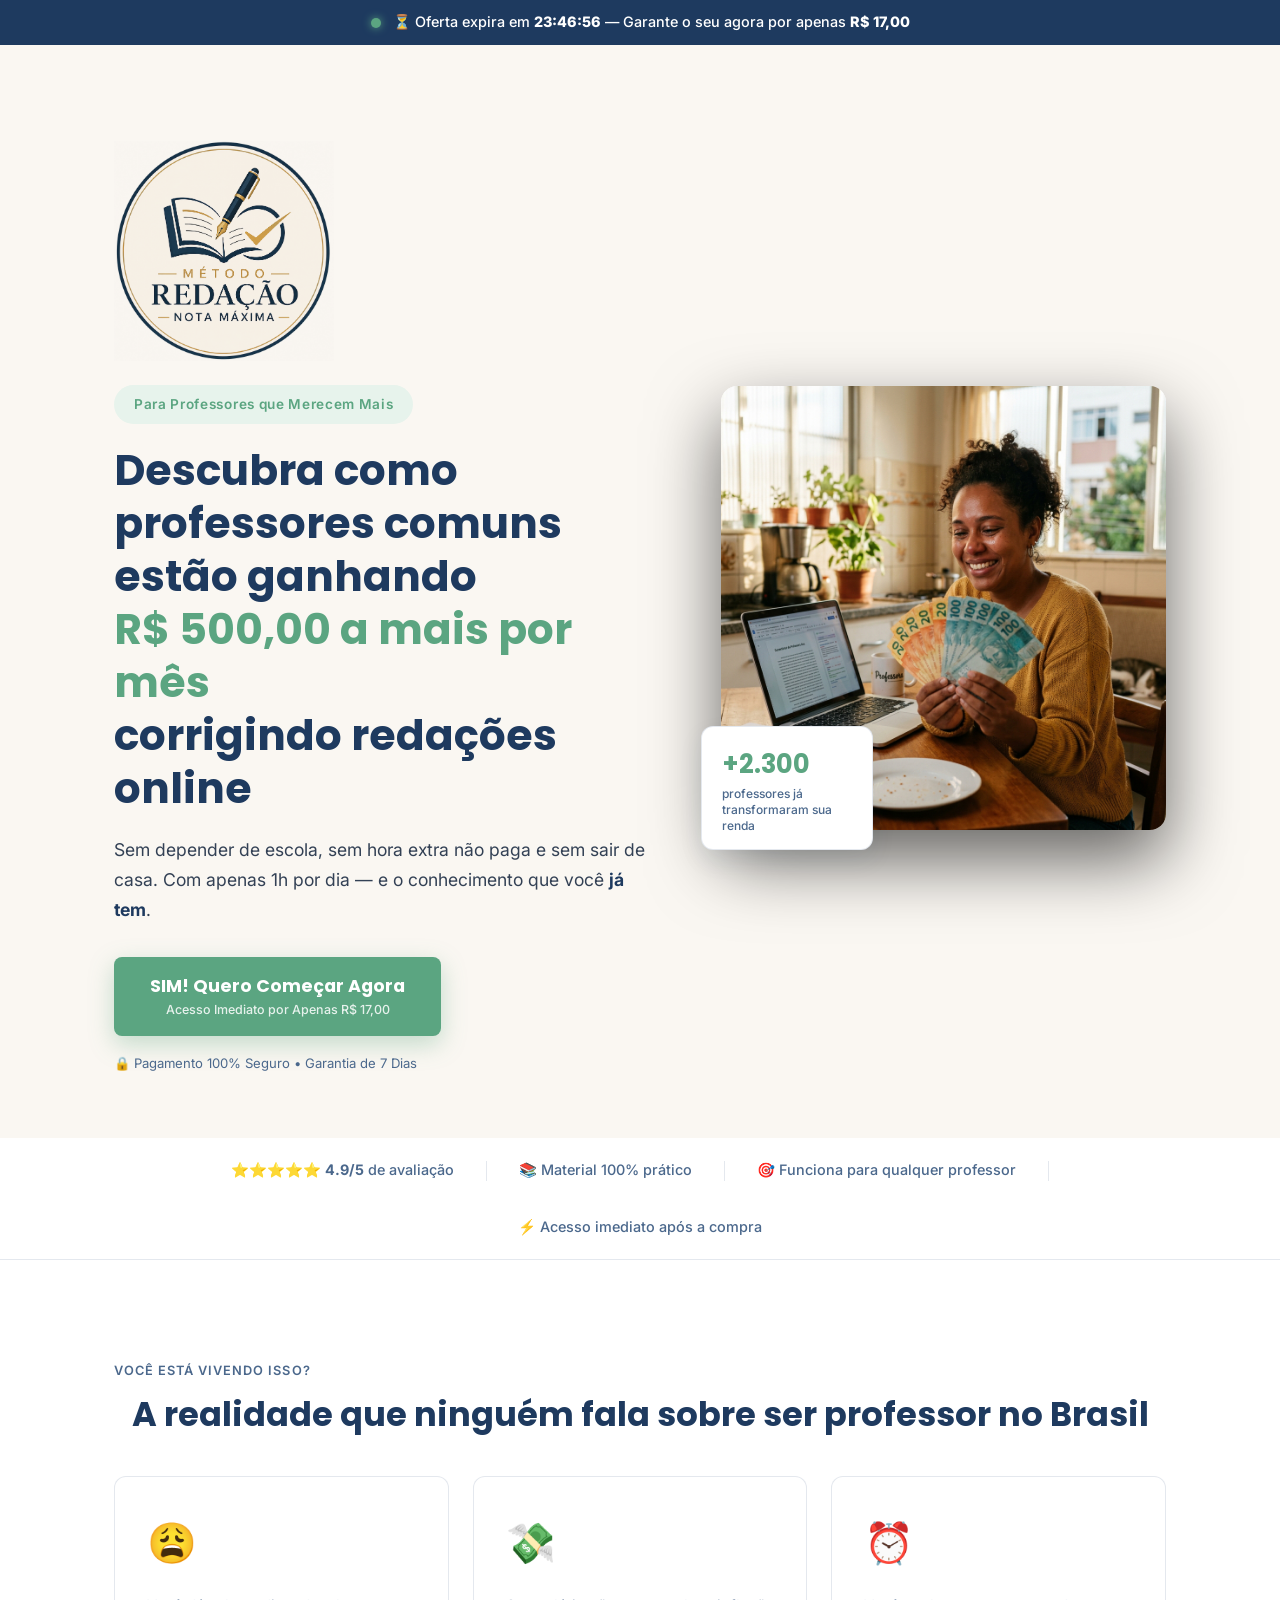
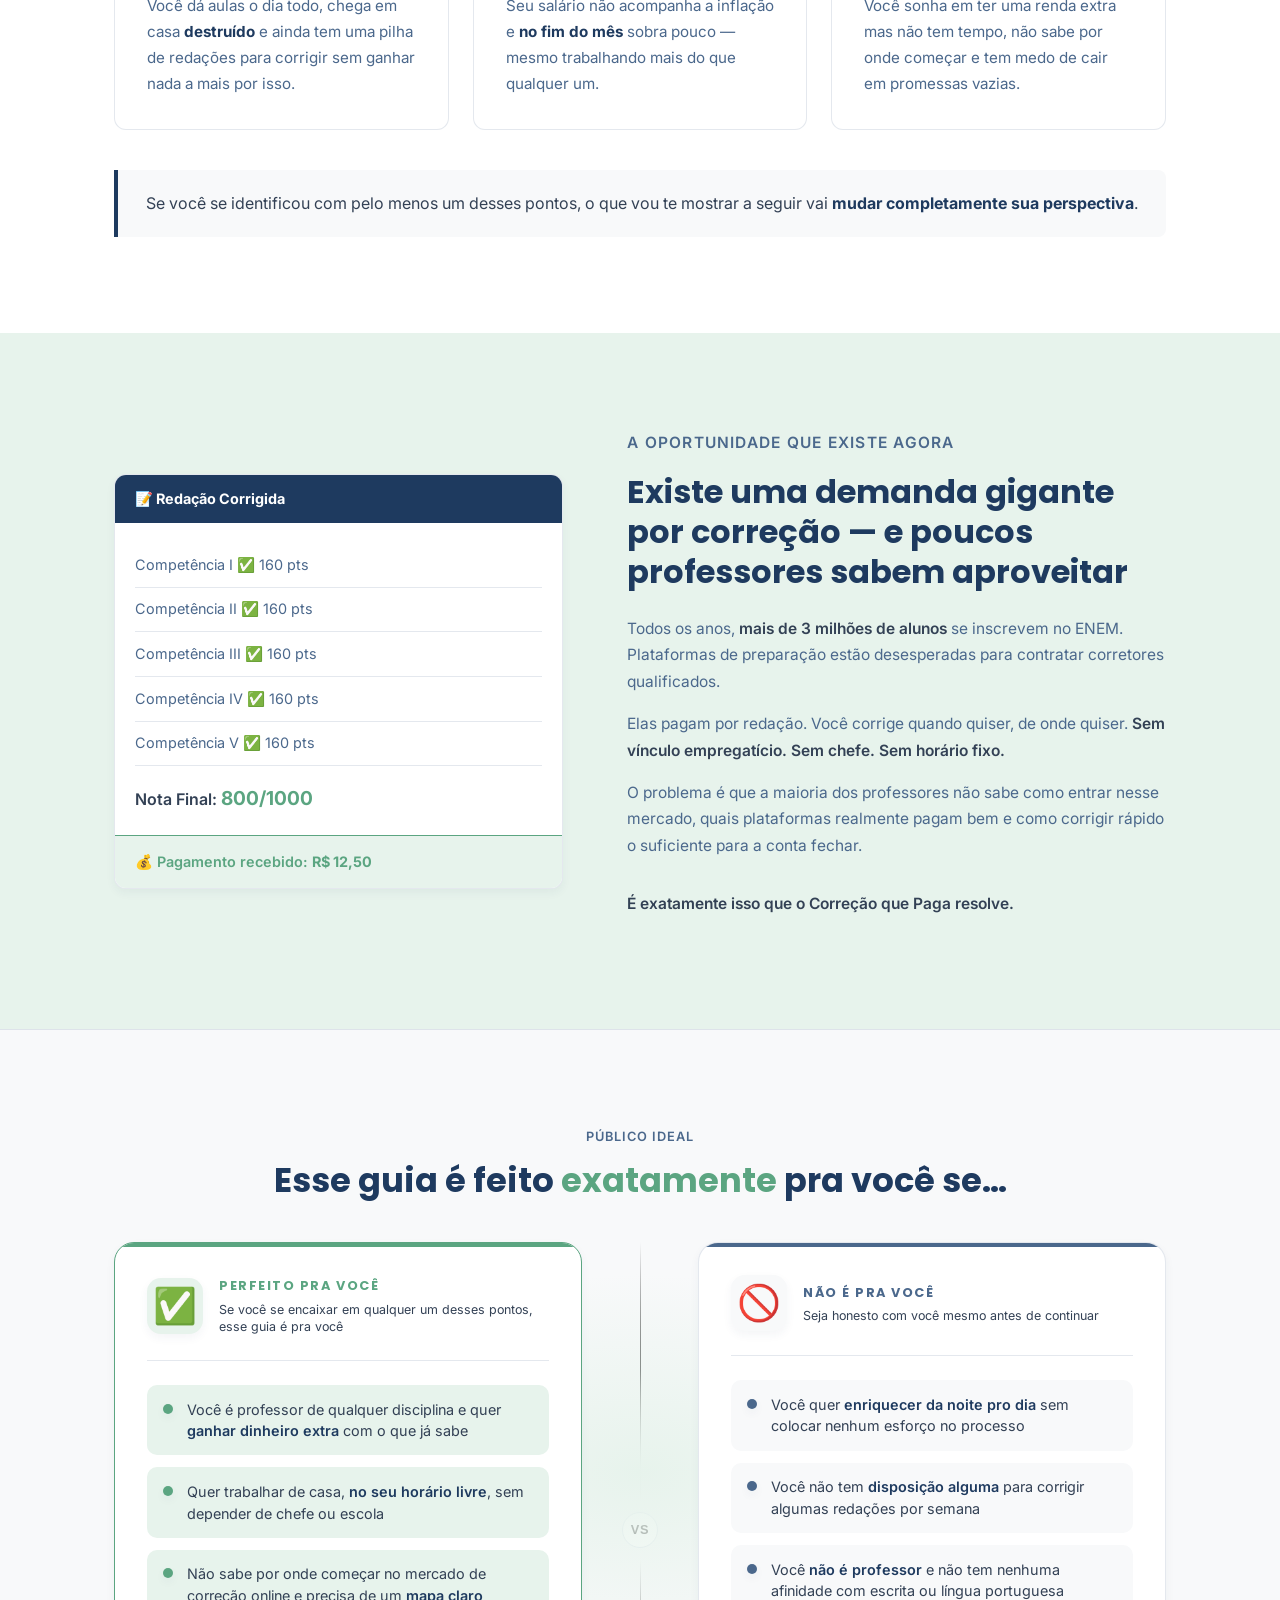
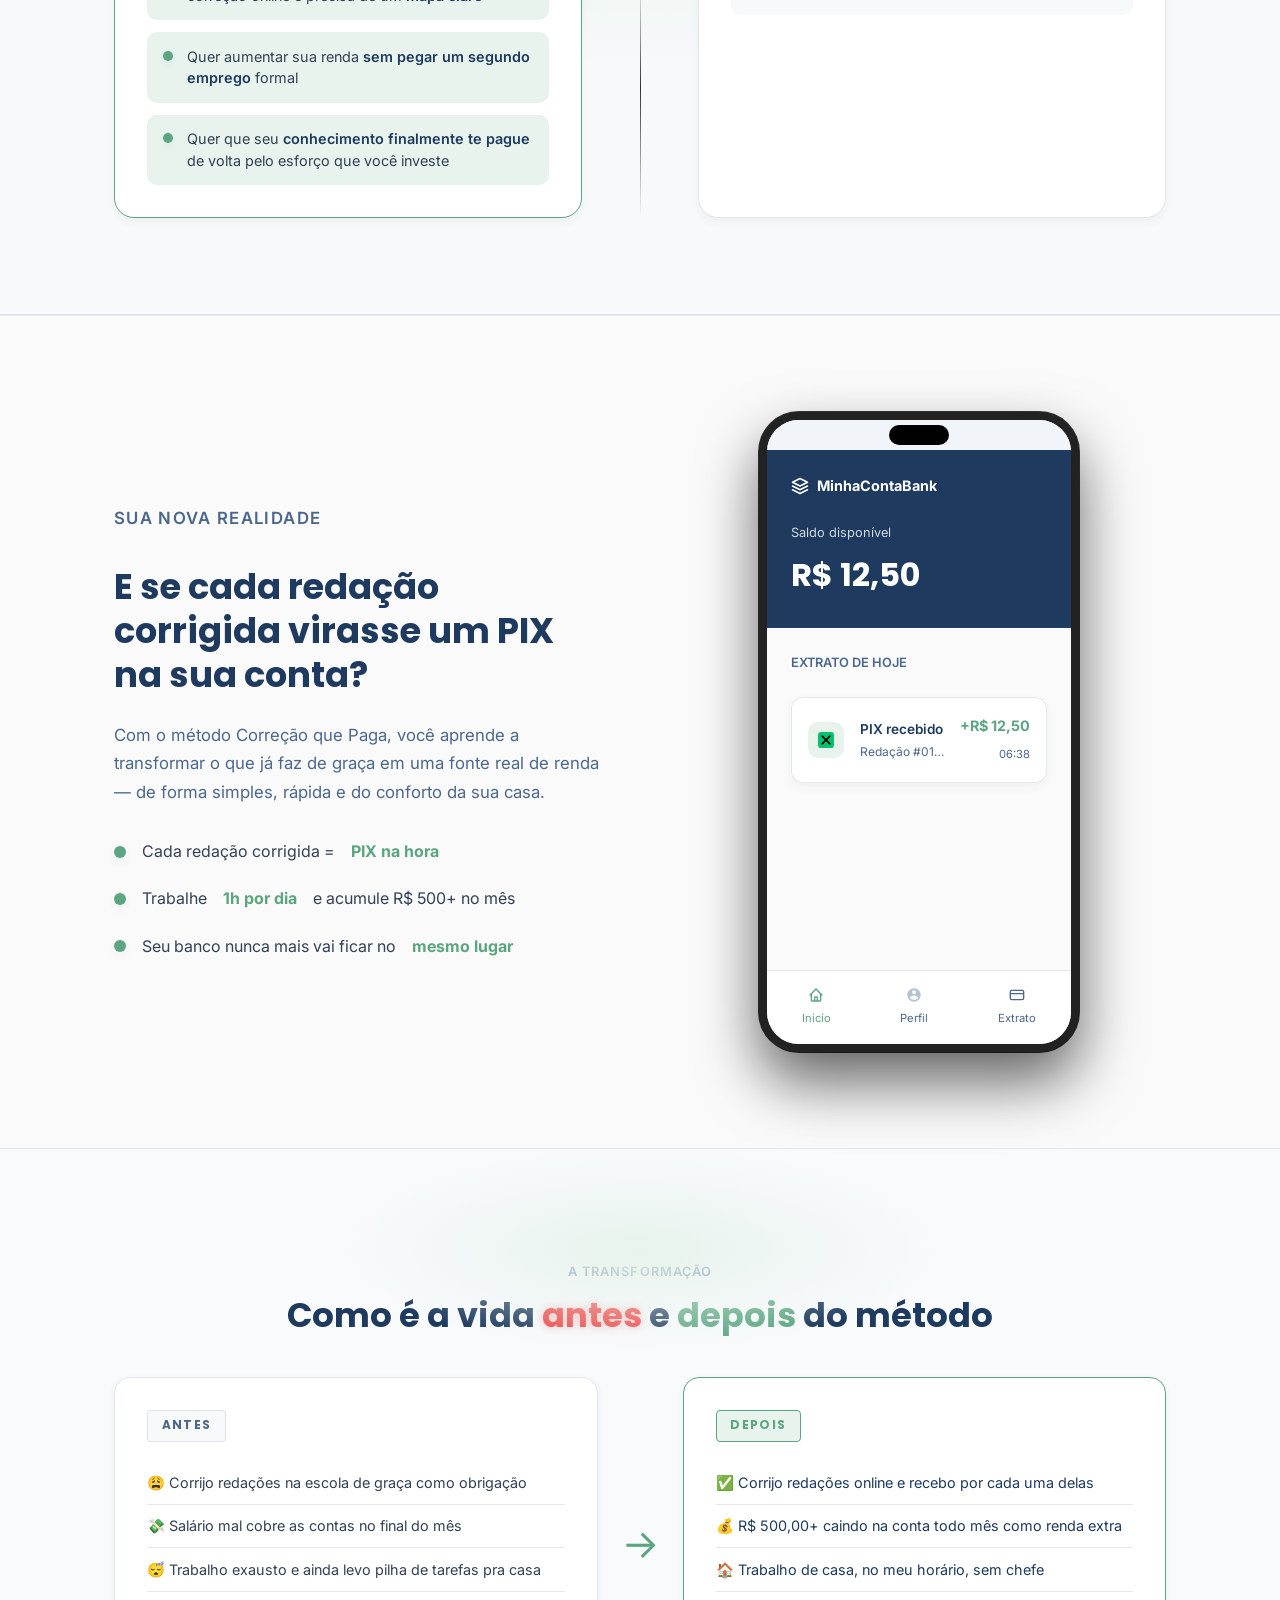
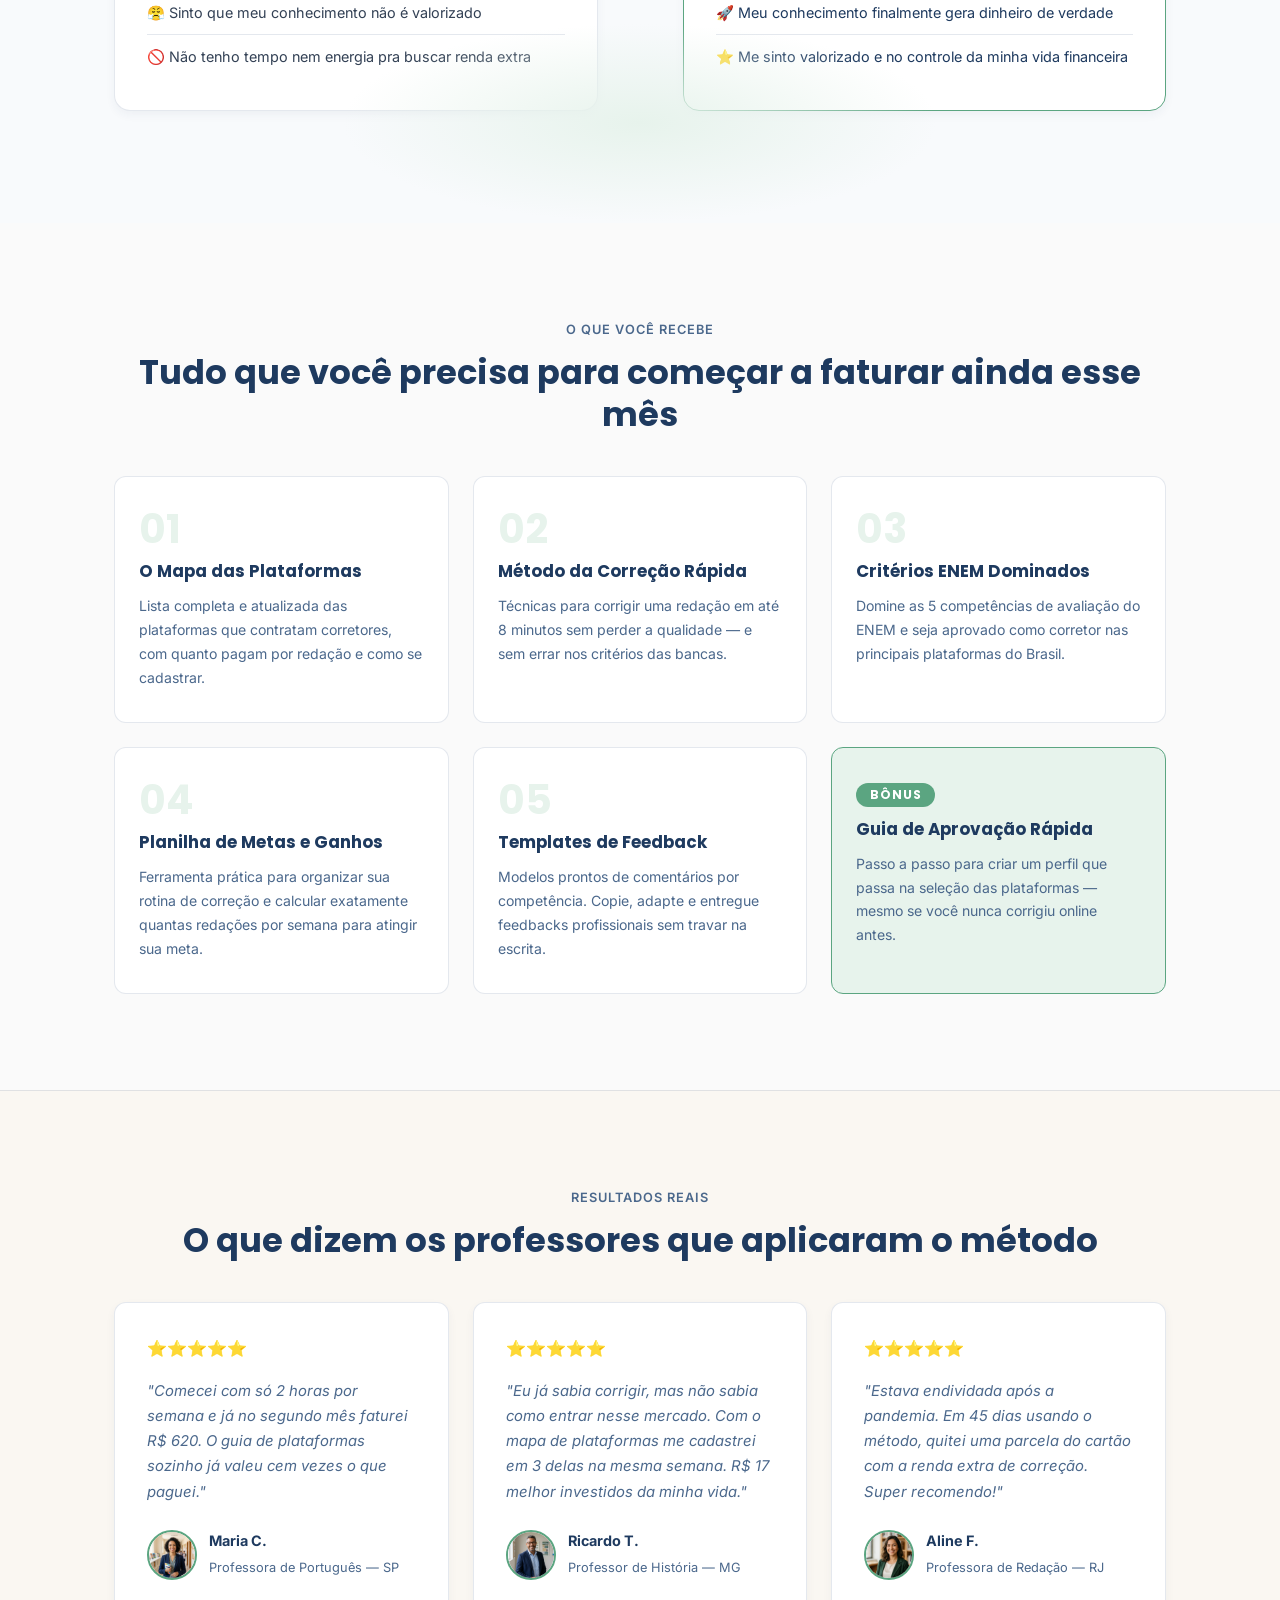
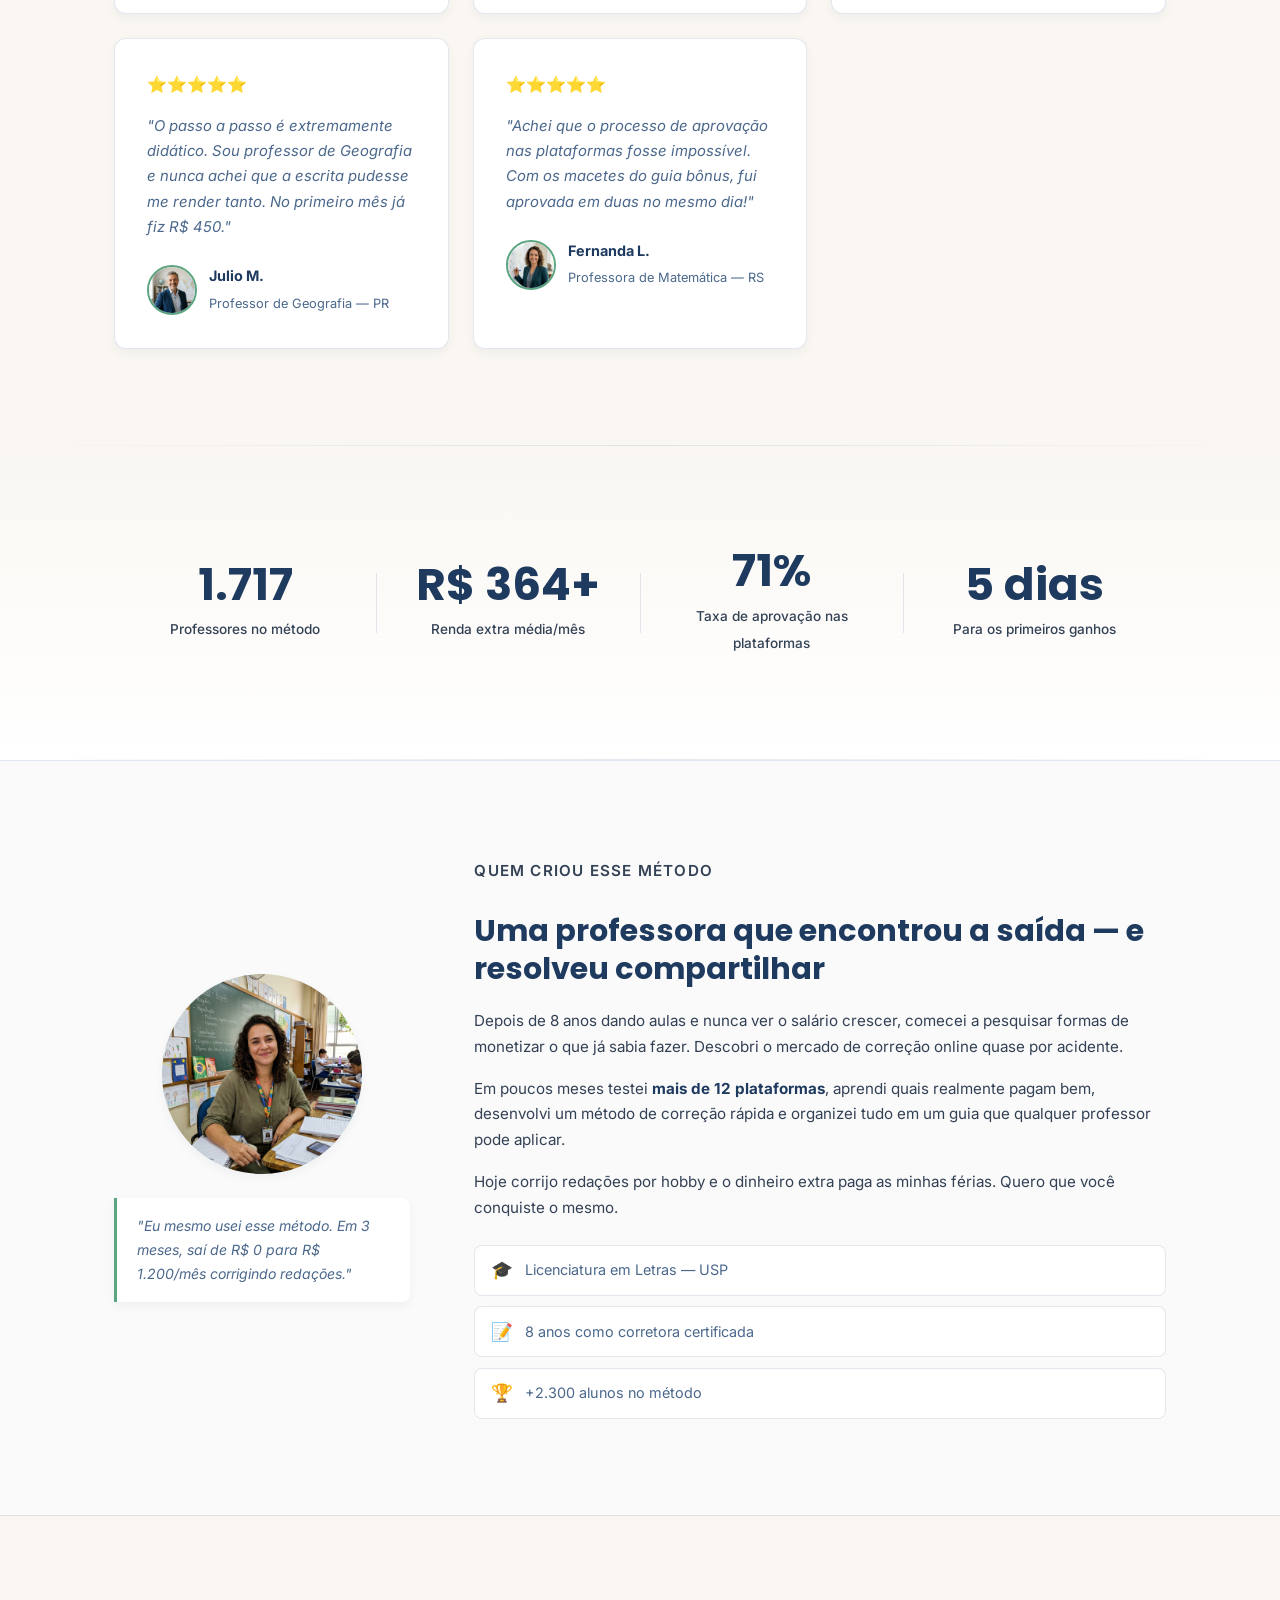
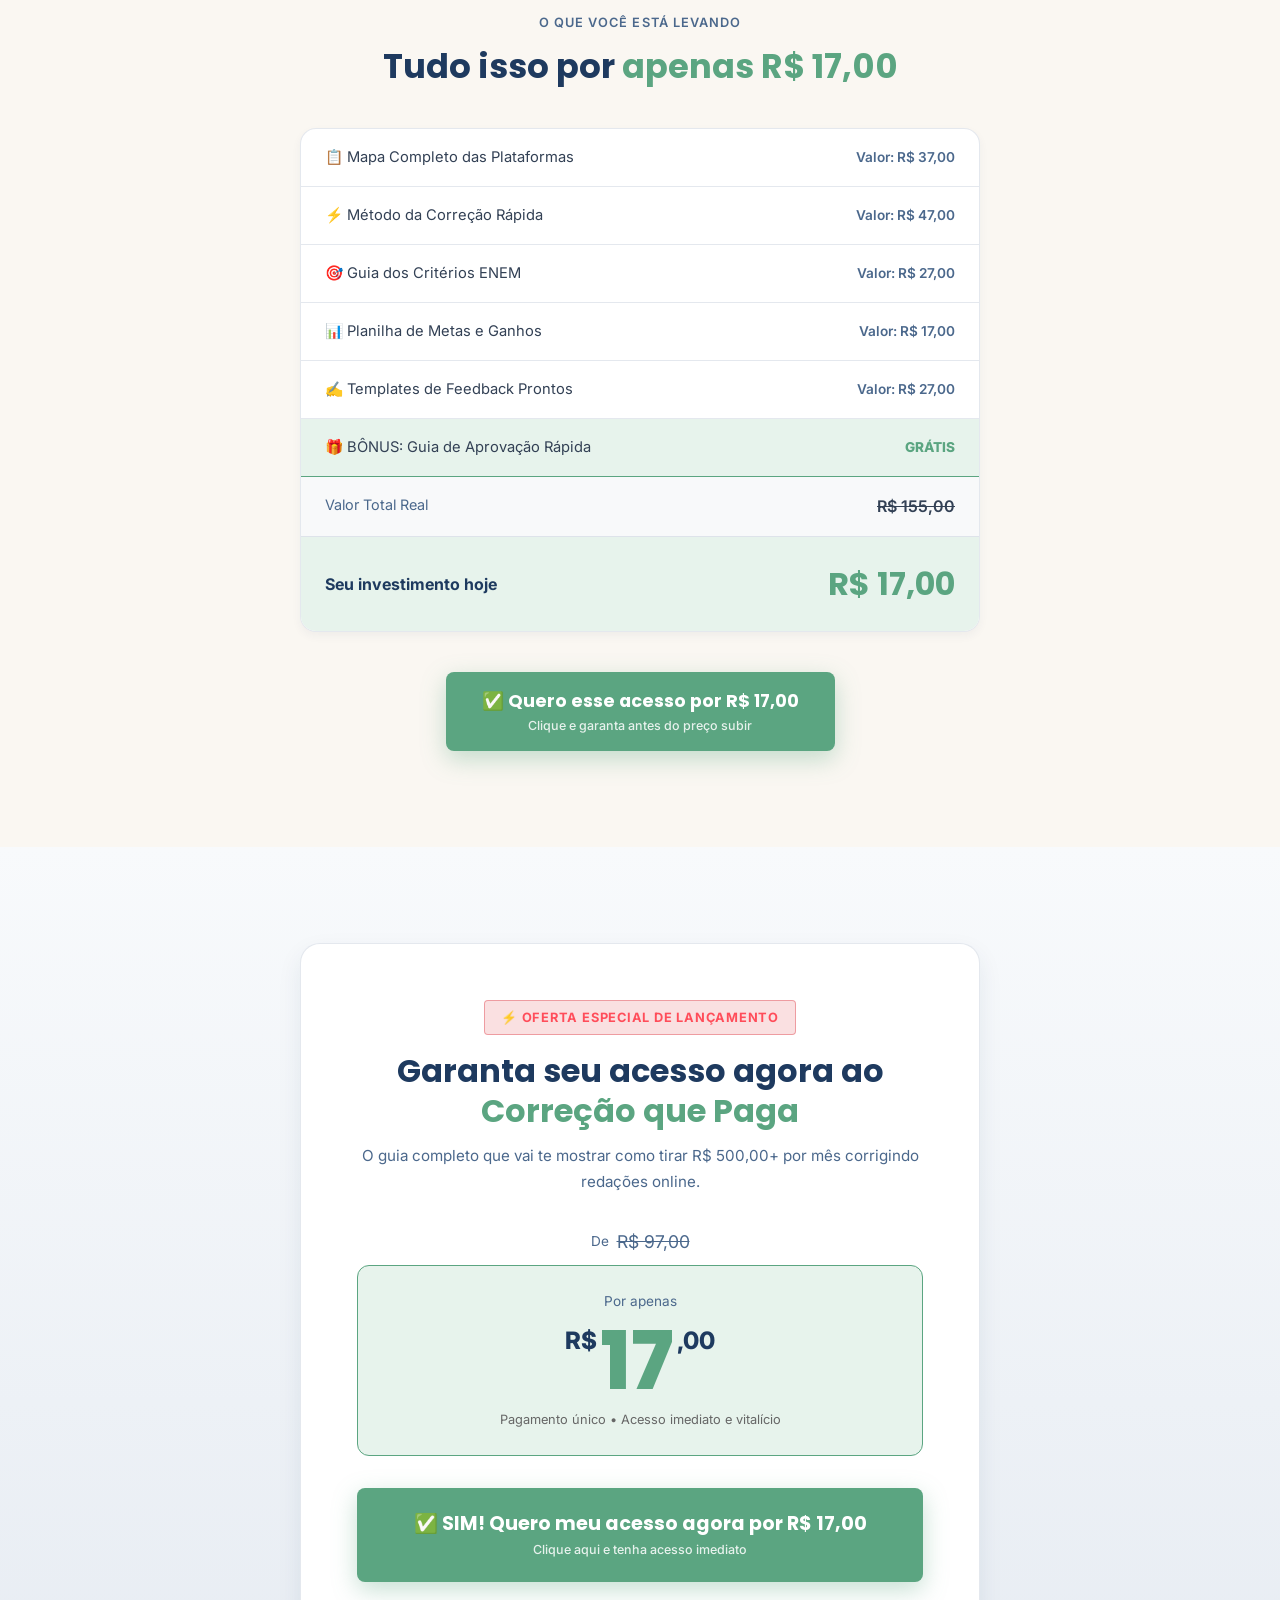
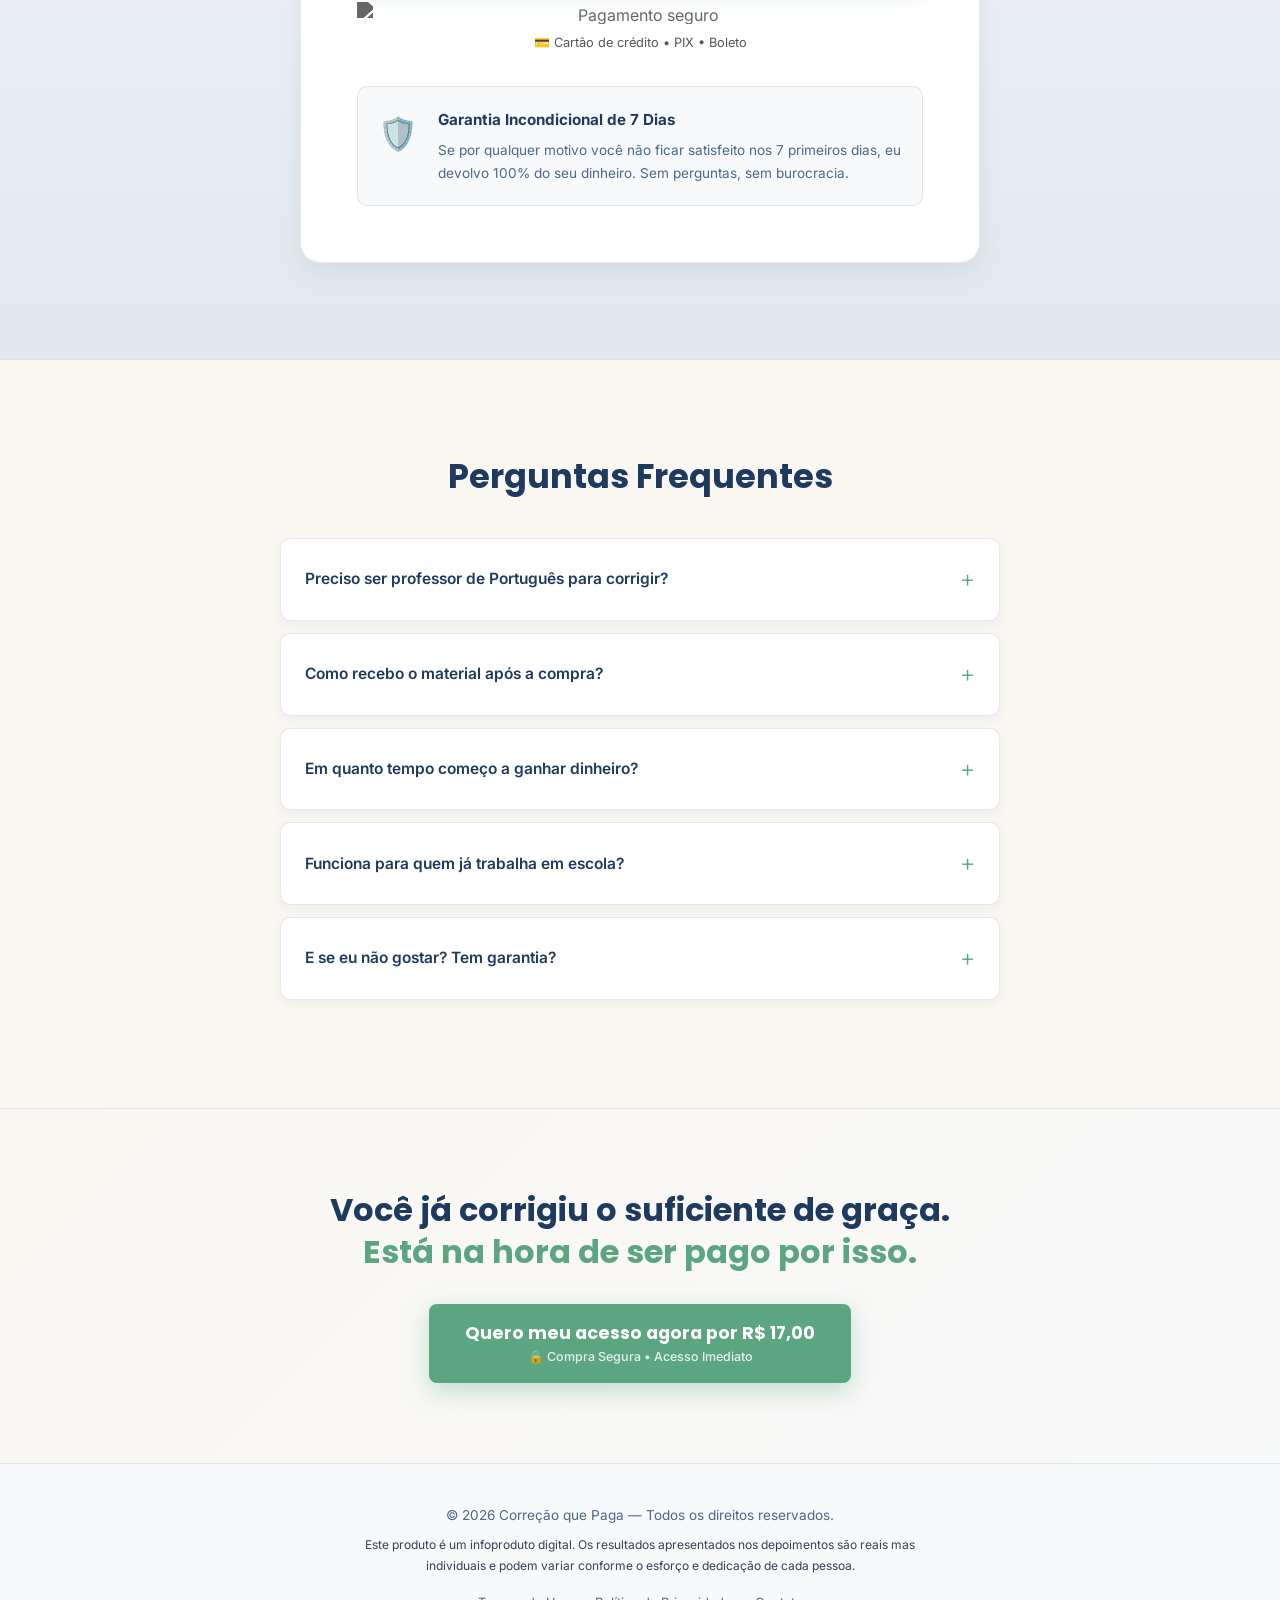
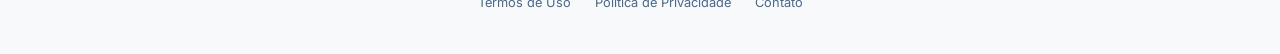
==== index_aida.html @ 7e3202dd "feat: adicionado foto natural da autora e criada versão AIDA do index" ====
<!DOCTYPE html>
<html lang="pt-BR">
<head>
  <meta charset="UTF-8">
  <meta name="viewport" content="width=device-width, initial-scale=1.0">
  <title>Correção que Paga | Como Professores Ganham R$ 500 a Mais por Mês</title>
  <link rel="icon" type="image/png" href="favicon.png">
  <meta name="description" content="Guia prático que revela como professores estão ganhando R$ 500 a mais por mês corrigindo redações online. Apenas R$ 17,00. Acesso imediato.">
  <link rel="preconnect" href="https://fonts.googleapis.com">
  <link rel="preconnect" href="https://fonts.gstatic.com" crossorigin>
  <link href="https://fonts.googleapis.com/css2?family=Inter:wght@400;500;600&family=Poppins:wght@500;600;700;800&display=swap" rel="stylesheet">
  <link rel="stylesheet" href="style.css">
  
  <!-- Meta Pixel Code -->
  <script>
    !function(f,b,e,v,n,t,s)
    {if(f.fbq)return;n=f.fbq=function(){n.callMethod?
    n.callMethod.apply(n,arguments):n.queue.push(arguments)};
    if(!f._fbq)f._fbq=n;n.push=n;n.loaded=!0;n.version='2.0';
    n.queue=[];t=b.createElement(e);t.async=!0;
    t.src=v;s=b.getElementsByTagName(e)[0];
    s.parentNode.insertBefore(t,s)}(window, document,'script',
    'https://connect.facebook.net/en_US/fbevents.js');
    fbq('init', '1279130017505768');
    fbq('track', 'PageView');
  </script>
  <!-- End Meta Pixel Code -->
</head>
<body>
  <!-- Meta Pixel Code (noscript) -->
  <noscript><img height="1" width="1" style="display:none"
  src="https://www.facebook.com/tr?id=1279130017505768&ev=PageView&noscript=1"
  /></noscript>
  <!-- End Meta Pixel Code (noscript) -->


<!-- ==================== [ A ] ATENÇÃO ==================== -->

  <!-- ============ URGENCY BAR ============ -->
  <div class="urgency-bar">
    <span class="pulse-dot"></span>
    <p>⚡ Oferta por tempo limitado &mdash; Esse preço sobe em breve. <strong>Garante o seu agora por apenas R$ 17,00</strong></p>
  </div>

  <!-- ============ HERO ============ -->
  <section class="hero">
    <div class="container hero-grid">
      <div class="hero-text">
        <img src="ChatGPT%20Image%206%20de%20mai.%20de%202026,%2019_41_26.png" alt="Selo de Qualidade" class="hero-main-icon">
        <p class="pre-headline">Para Professores que Merecem Mais</p>
        <h1>
          Descubra como professores comuns estão ganhando<br>
          <em>R$ 500,00 a mais por mês</em><br>
          corrigindo redações online
        </h1>
        <p class="hero-sub">Sem depender de escola, sem hora extra não paga e sem sair de casa. Com apenas 1h por dia — e o conhecimento que você <strong>já tem</strong>.</p>
        <div class="hero-cta-wrap">
          <a href="#cta" class="btn-cta" id="hero-cta-btn">
            <span>SIM! Quero Começar Agora</span>
            <small>Acesso Imediato por Apenas R$ 17,00</small>
          </a>
          <p class="safe-text">🔒 Pagamento 100% Seguro &bull; Garantia de 7 Dias</p>
        </div>
      </div>
      <div class="hero-img-wrap">
        <img src="hero.png" alt="Professora feliz ganhando dinheiro online" class="hero-img">
        <div class="hero-badge">
          <span class="badge-value">+2.300</span>
          <span class="badge-label">professores já transformaram sua renda</span>
        </div>
      </div>
    </div>
  </section>

  <!-- ============ SOCIAL PROOF BAR ============ -->
  <section class="proof-bar">
    <div class="container proof-bar-inner">
      <div class="proof-item">⭐⭐⭐⭐⭐ <strong>4.9/5</strong> de avaliação</div>
      <div class="proof-divider"></div>
      <div class="proof-item">📚 Material 100% prático</div>
      <div class="proof-divider"></div>
      <div class="proof-item">🎯 Funciona para qualquer professor</div>
      <div class="proof-divider"></div>
      <div class="proof-item">⚡ Acesso imediato após a compra</div>
    </div>
  </section>



<!-- ==================== [ I ] INTERESSE ==================== -->
  <!-- ============ DOR ============ -->
  <section class="pain-section">
    <div class="container">
      <p class="section-label">Você está vivendo isso?</p>
      <h2 class="section-title">A realidade que ninguém fala sobre ser professor no Brasil</h2>
      <div class="pain-cards">
        <div class="pain-card">
          <span class="pain-icon">😩</span>
          <p>Você dá aulas o dia todo, chega em casa <strong>destruído</strong> e ainda tem uma pilha de redações para corrigir sem ganhar nada a mais por isso.</p>
        </div>
        <div class="pain-card">
          <span class="pain-icon">💸</span>
          <p>Seu salário não acompanha a inflação e <strong>no fim do mês</strong> sobra pouco — mesmo trabalhando mais do que qualquer um.</p>
        </div>
        <div class="pain-card">
          <span class="pain-icon">⏰</span>
          <p>Você sonha em ter uma renda extra mas não tem tempo, não sabe por onde começar e tem medo de cair em promessas vazias.</p>
        </div>
      </div>
      <div class="pain-closing">
        <p>Se você se identificou com pelo menos um desses pontos, o que vou te mostrar a seguir vai <strong>mudar completamente sua perspectiva</strong>.</p>
      </div>
    </div>
  </section>

  <!-- ============ APRESENTAÇÃO ============ -->
  <section class="intro-section">
    <div class="container intro-grid">
      <div class="intro-img-box">
        <div class="intro-mockup">
          <div class="mockup-title">📝 Redação Corrigida</div>
          <div class="mockup-body">
            <p class="mock-line">Competência I ✅ 160 pts</p>
            <p class="mock-line">Competência II ✅ 160 pts</p>
            <p class="mock-line">Competência III ✅ 160 pts</p>
            <p class="mock-line">Competência IV ✅ 160 pts</p>
            <p class="mock-line">Competência V ✅ 160 pts</p>
            <div class="mock-total">Nota Final: <strong>800/1000</strong></div>
          </div>
          <div class="mock-payment">
            💰 Pagamento recebido: <strong>R$ 12,50</strong>
          </div>
        </div>
      </div>
      <div class="intro-text">
        <p class="section-label">A Oportunidade que Existe Agora</p>
        <h2>Existe uma demanda gigante por correção — e poucos professores sabem aproveitar</h2>
        <p>Todos os anos, <strong>mais de 3 milhões de alunos</strong> se inscrevem no ENEM. Plataformas de preparação estão desesperadas para contratar corretores qualificados.</p>
        <p>Elas pagam por redação. Você corrige quando quiser, de onde quiser. <strong>Sem vínculo empregatício. Sem chefe. Sem horário fixo.</strong></p>
        <p>O problema é que a maioria dos professores não sabe como entrar nesse mercado, quais plataformas realmente pagam bem e como corrigir rápido o suficiente para a conta fechar.</p>
        <p class="intro-bold-line"><strong>É exatamente isso que o Correção que Paga resolve.</strong></p>
      </div>
    </div>
  </section>

  <!-- ============ PARA QUEM É ============ -->
  <section class="forwhom-section">
    <div class="container">
      <p class="section-label" style="display:block;text-align:center">Público Ideal</p>
      <h2 class="section-title" style="text-align:center">Esse guia é feito <span class="neon-green">exatamente</span> pra você se…</h2>
      <div class="forwhom-grid-v2">

        <!-- YES SIDE -->
        <div class="fw-panel fw-yes-panel">
          <div class="fw-panel-header">
            <div class="fw-panel-icon fw-icon-yes">✅</div>
            <div>
              <div class="fw-panel-label">PERFEITO PRA VOCÊ</div>
              <div class="fw-panel-sublabel">Se você se encaixar em qualquer um desses pontos, esse guia é pra você</div>
            </div>
          </div>
          <ul class="fw-list">
            <li class="fw-item fw-item-yes">
              <span class="fw-dot fw-dot-green"></span>
              <span>Você é professor de qualquer disciplina e quer <strong>ganhar dinheiro extra</strong> com o que já sabe</span>
            </li>
            <li class="fw-item fw-item-yes">
              <span class="fw-dot fw-dot-green"></span>
              <span>Quer trabalhar de casa, <strong>no seu horário livre</strong>, sem depender de chefe ou escola</span>
            </li>
            <li class="fw-item fw-item-yes">
              <span class="fw-dot fw-dot-green"></span>
              <span>Não sabe por onde começar no mercado de correção online e precisa de um <strong>mapa claro</strong></span>
            </li>
            <li class="fw-item fw-item-yes">
              <span class="fw-dot fw-dot-green"></span>
              <span>Quer aumentar sua renda <strong>sem pegar um segundo emprego</strong> formal</span>
            </li>
            <li class="fw-item fw-item-yes">
              <span class="fw-dot fw-dot-green"></span>
              <span>Quer que seu <strong>conhecimento finalmente te pague</strong> de volta pelo esforço que você investe</span>
            </li>
          </ul>
        </div>

        <!-- DIVIDER -->
        <div class="fw-vs">
          <div class="fw-vs-line"></div>
          <div class="fw-vs-badge">VS</div>
          <div class="fw-vs-line"></div>
        </div>

        <!-- NO SIDE -->
        <div class="fw-panel fw-no-panel">
          <div class="fw-panel-header">
            <div class="fw-panel-icon fw-icon-no">🚫</div>
            <div>
              <div class="fw-panel-label fw-label-red">NÃO É PRA VOCÊ</div>
              <div class="fw-panel-sublabel">Seja honesto com você mesmo antes de continuar</div>
            </div>
          </div>
          <ul class="fw-list">
            <li class="fw-item fw-item-no">
              <span class="fw-dot fw-dot-red"></span>
              <span>Você quer <strong>enriquecer da noite pro dia</strong> sem colocar nenhum esforço no processo</span>
            </li>
            <li class="fw-item fw-item-no">
              <span class="fw-dot fw-dot-red"></span>
              <span>Você não tem <strong>disposição alguma</strong> para corrigir algumas redações por semana</span>
            </li>
            <li class="fw-item fw-item-no">
              <span class="fw-dot fw-dot-red"></span>
              <span>Você <strong>não é professor</strong> e não tem nenhuma afinidade com escrita ou língua portuguesa</span>
            </li>
          </ul>
        </div>

      </div>
    </div>
  </section>

  <!-- ============ PIX PHONE DEMO ============ -->
  <section class="pix-demo-section">
    <div class="container pix-demo-grid">
      <div class="pix-demo-text">
        <p class="section-label">Sua nova realidade</p>
        <h2>E se cada redação corrigida virasse um PIX na sua conta?</h2>
        <p>Com o método Correção que Paga, você aprende a transformar o que já faz de graça em uma fonte real de renda — de forma simples, rápida e do conforto da sua casa.</p>
        <ul class="pix-demo-bullets">
          <li><span class="pix-bullet-dot"></span>Cada redação corrigida = <strong>PIX na hora</strong></li>
          <li><span class="pix-bullet-dot"></span>Trabalhe <strong>1h por dia</strong> e acumule R$ 500+ no mês</li>
          <li><span class="pix-bullet-dot"></span>Seu banco nunca mais vai ficar no <strong>mesmo lugar</strong></li>
        </ul>
      </div>
      <div class="pix-phone-wrap">
        <div class="pix-phone">
          <!-- Phone top bar -->
          <div class="pix-phone-top">
            <div class="pix-phone-camera"></div>
          </div>
          <!-- Bank app header -->
          <div class="pix-bank-header">
            <div class="pix-bank-logo">
              <svg width="18" height="18" viewBox="0 0 24 24" fill="none"><path d="M12 2L2 7l10 5 10-5-10-5zM2 17l10 5 10-5M2 12l10 5 10-5" stroke="#00c26f" stroke-width="2" stroke-linecap="round" stroke-linejoin="round"/></svg>
              <span>MinhaContaBank</span>
            </div>
            <div class="pix-balance-wrap">
              <span class="pix-balance-label">Saldo disponível</span>
              <span class="pix-balance" id="pix-balance">R$ 0,00</span>
            </div>
          </div>
          <!-- Feed -->
          <div class="pix-feed" id="pix-feed">
            <div class="pix-feed-label">Extrato de hoje</div>
            <!-- Items injected by JS -->
          </div>
          <!-- Bottom nav -->
          <div class="pix-phone-nav">
            <div class="pix-nav-item active">
              <svg width="16" height="16" viewBox="0 0 24 24" fill="none"><path d="M3 12l2-2m0 0l7-7 7 7M5 10v10a1 1 0 001 1h3m10-11l2 2m-2-2v10a1 1 0 01-1 1h-3m-6 0a1 1 0 001-1v-4a1 1 0 011-1h2a1 1 0 011 1v4a1 1 0 001 1m-6 0h6" stroke="currentColor" stroke-width="2" stroke-linecap="round"/></svg>
              <span>Inicio</span>
            </div>
            <div class="pix-nav-item">
              <svg width="16" height="16" viewBox="0 0 24 24" fill="none"><path d="M12 2C6.48 2 2 6.48 2 12s4.48 10 10 10 10-4.48 10-10S17.52 2 12 2zm0 3c1.66 0 3 1.34 3 3s-1.34 3-3 3-3-1.34-3-3 1.34-3 3-3zm0 14.2c-2.5 0-4.71-1.28-6-3.22.03-1.99 4-3.08 6-3.08 1.99 0 5.97 1.09 6 3.08-1.29 1.94-3.5 3.22-6 3.22z" fill="currentColor" opacity=".4"/></svg>
              <span>Perfil</span>
            </div>
            <div class="pix-nav-item">
              <svg width="16" height="16" viewBox="0 0 24 24" fill="none"><rect x="2" y="5" width="20" height="14" rx="2" stroke="currentColor" stroke-width="2"/><path d="M2 10h20" stroke="currentColor" stroke-width="2"/></svg>
              <span>Extrato</span>
            </div>
          </div>
        </div>
      </div>
    </div>
  </section>



<!-- ==================== [ D ] DESEJO ==================== -->
  <!-- ============ ANTES E DEPOIS (dark-to-neon transition) ============ -->
  <section class="before-after-section">
    <div class="ba-glow-top"></div>
    <div class="container">
      <p class="section-label">A Transformação</p>
      <h2 class="section-title">Como é a vida <span class="neon-text">antes</span> e <span class="neon-green">depois</span> do método</h2>
      <div class="ba-grid">
        <div class="ba-card ba-before">
          <div class="ba-tag ba-tag-red">ANTES</div>
          <ul class="ba-list">
            <li>😩 Corrijo redações na escola de graça como obrigação</li>
            <li>💸 Salário mal cobre as contas no final do mês</li>
            <li>😴 Trabalho exausto e ainda levo pilha de tarefas pra casa</li>
            <li>😤 Sinto que meu conhecimento não é valorizado</li>
            <li>🚫 Não tenho tempo nem energia pra buscar renda extra</li>
          </ul>
        </div>
        <div class="ba-arrow">→</div>
        <div class="ba-card ba-after">
          <div class="ba-tag ba-tag-green">DEPOIS</div>
          <ul class="ba-list">
            <li>✅ Corrijo redações online e recebo por cada uma delas</li>
            <li>💰 R$ 500,00+ caindo na conta todo mês como renda extra</li>
            <li>🏠 Trabalho de casa, no meu horário, sem chefe</li>
            <li>🚀 Meu conhecimento finalmente gera dinheiro de verdade</li>
            <li>⭐ Me sinto valorizado e no controle da minha vida financeira</li>
          </ul>
        </div>
      </div>
    </div>
    <div class="ba-glow-bottom"></div>
  </section>

  <section class="inside-section">
    <div class="container">
      <p class="section-label">O que você recebe</p>
      <h2 class="section-title">Tudo que você precisa para começar a faturar ainda esse mês</h2>
      <div class="modules-grid">
        <div class="module-card">
          <div class="module-num">01</div>
          <h3>O Mapa das Plataformas</h3>
          <p>Lista completa e atualizada das plataformas que contratam corretores, com quanto pagam por redação e como se cadastrar.</p>
        </div>
        <div class="module-card">
          <div class="module-num">02</div>
          <h3>Método da Correção Rápida</h3>
          <p>Técnicas para corrigir uma redação em até 8 minutos sem perder a qualidade — e sem errar nos critérios das bancas.</p>
        </div>
        <div class="module-card">
          <div class="module-num">03</div>
          <h3>Critérios ENEM Dominados</h3>
          <p>Domine as 5 competências de avaliação do ENEM e seja aprovado como corretor nas principais plataformas do Brasil.</p>
        </div>
        <div class="module-card">
          <div class="module-num">04</div>
          <h3>Planilha de Metas e Ganhos</h3>
          <p>Ferramenta prática para organizar sua rotina de correção e calcular exatamente quantas redações por semana para atingir sua meta.</p>
        </div>
        <div class="module-card">
          <div class="module-num">05</div>
          <h3>Templates de Feedback</h3>
          <p>Modelos prontos de comentários por competência. Copie, adapte e entregue feedbacks profissionais sem travar na escrita.</p>
        </div>
        <div class="module-card module-bonus">
          <div class="module-num bonus-tag">BÔNUS</div>
          <h3>Guia de Aprovação Rápida</h3>
          <p>Passo a passo para criar um perfil que passa na seleção das plataformas — mesmo se você nunca corrigiu online antes.</p>
        </div>
      </div>
    </div>
  </section>

  <!-- ============ DEPOIMENTOS ============ -->
  <section class="testimonials-section">
    <div class="container">
      <p class="section-label">Resultados Reais</p>
      <h2 class="section-title">O que dizem os professores que aplicaram o método</h2>
      <div class="testi-grid">
        <div class="testi-card">
          <div class="testi-stars">⭐⭐⭐⭐⭐</div>
          <p class="testi-text">"Comecei com só 2 horas por semana e já no segundo mês faturei R$ 620. O guia de plataformas sozinho já valeu cem vezes o que paguei."</p>
          <div class="testi-author">
            <img src="avatar_maria_1778106792984.png" alt="Maria C." class="testi-avatar">
            <div>
              <strong>Maria C.</strong>
              <span>Professora de Português — SP</span>
            </div>
          </div>
        </div>
        <div class="testi-card">
          <div class="testi-stars">⭐⭐⭐⭐⭐</div>
          <p class="testi-text">"Eu já sabia corrigir, mas não sabia como entrar nesse mercado. Com o mapa de plataformas me cadastrei em 3 delas na mesma semana. R$ 17 melhor investidos da minha vida."</p>
          <div class="testi-author">
            <img src="avatar_ricardo_1778106810595.png" alt="Ricardo T." class="testi-avatar">
            <div>
              <strong>Ricardo T.</strong>
              <span>Professor de História — MG</span>
            </div>
          </div>
        </div>
        <div class="testi-card">
          <div class="testi-stars">⭐⭐⭐⭐⭐</div>
          <p class="testi-text">"Estava endividada após a pandemia. Em 45 dias usando o método, quitei uma parcela do cartão com a renda extra de correção. Super recomendo!"</p>
          <div class="testi-author">
            <img src="avatar_aline_1778106825701.png" alt="Aline F." class="testi-avatar">
            <div>
              <strong>Aline F.</strong>
              <span>Professora de Redação — RJ</span>
            </div>
          </div>
        </div>
        <div class="testi-card">
          <div class="testi-stars">⭐⭐⭐⭐⭐</div>
          <p class="testi-text">"O passo a passo é extremamente didático. Sou professor de Geografia e nunca achei que a escrita pudesse me render tanto. No primeiro mês já fiz R$ 450."</p>
          <div class="testi-author">
            <img src="avatar_julio_1778106839478.png" alt="Julio M." class="testi-avatar">
            <div>
              <strong>Julio M.</strong>
              <span>Professor de Geografia — PR</span>
            </div>
          </div>
        </div>
        <div class="testi-card">
          <div class="testi-stars">⭐⭐⭐⭐⭐</div>
          <p class="testi-text">"Achei que o processo de aprovação nas plataformas fosse impossível. Com os macetes do guia bônus, fui aprovada em duas no mesmo dia!"</p>
          <div class="testi-author">
            <img src="avatar_fernanda_1778106854117.png" alt="Fernanda L." class="testi-avatar">
            <div>
              <strong>Fernanda L.</strong>
              <span>Professora de Matemática — RS</span>
            </div>
          </div>
        </div>
      </div>
    </div>
  </section>

  <!-- ============ CONTADOR ANIMADO ============ -->
  <section class="stats-section">
    <div class="container stats-grid">
      <div class="stat-item reveal">
        <span class="stat-num" data-target="2300">0</span>
        <span class="stat-label">Professores no método</span>
      </div>
      <div class="stat-divider"></div>
      <div class="stat-item reveal">
        <span class="stat-num" data-target="500" data-prefix="R$ " data-suffix="+">0</span>
        <span class="stat-label">Renda extra média/mês</span>
      </div>
      <div class="stat-divider"></div>
      <div class="stat-item reveal">
        <span class="stat-num" data-target="98" data-suffix="%">0</span>
        <span class="stat-label">Taxa de aprovação nas plataformas</span>
      </div>
      <div class="stat-divider"></div>
      <div class="stat-item reveal">
        <span class="stat-num" data-target="7" data-suffix=" dias">0</span>
        <span class="stat-label">Para os primeiros ganhos</span>
      </div>
    </div>
  </section>

  <!-- ============ AUTORIDADE ============ -->
  <section class="author-section">
    <div class="container author-grid">
      <div class="author-img-box">
        <div class="author-avatar-ring">
          <img src="author_photo.png" class="author-photo" alt="Autora do Método">
        </div>
        <div class="author-quote">
          <p>"Eu mesmo usei esse método. Em 3 meses, saí de R$ 0 para R$ 1.200/mês corrigindo redações."</p>
        </div>
      </div>
      <div class="author-text">
        <p class="section-label">Quem criou esse método</p>
        <h2>Uma professora que encontrou a saída — e resolveu compartilhar</h2>
        <p>Depois de 8 anos dando aulas e nunca ver o salário crescer, comecei a pesquisar formas de monetizar o que já sabia fazer. Descobri o mercado de correção online quase por acidente.</p>
        <p>Em poucos meses testei <strong>mais de 12 plataformas</strong>, aprendi quais realmente pagam bem, desenvolvi um método de correção rápida e organizei tudo em um guia que qualquer professor pode aplicar.</p>
        <p>Hoje corrijo redações por hobby e o dinheiro extra paga as minhas férias. Quero que você conquiste o mesmo.</p>
        <div class="author-credentials">
          <div class="cred-item"><span class="cred-icon">🎓</span> Licenciatura em Letras — USP</div>
          <div class="cred-item"><span class="cred-icon">📝</span> 8 anos como corretora certificada</div>
          <div class="cred-item"><span class="cred-icon">🏆</span> +2.300 alunos no método</div>
        </div>
      </div>
    </div>
  </section>



<!-- ==================== [ A ] AÇÃO ==================== -->
  <!-- ============ VALOR STACKING ============ -->
  <section class="value-section">
    <div class="container">
      <p class="section-label">O que você está levando</p>
      <h2 class="section-title">Tudo isso por <span class="neon-green">apenas R$ 17,00</span></h2>
      <div class="value-table">
        <div class="value-row">
          <span class="value-item-name">📋 Mapa Completo das Plataformas</span>
          <span class="value-item-price">Valor: R$ 37,00</span>
        </div>
        <div class="value-row">
          <span class="value-item-name">⚡ Método da Correção Rápida</span>
          <span class="value-item-price">Valor: R$ 47,00</span>
        </div>
        <div class="value-row">
          <span class="value-item-name">🎯 Guia dos Critérios ENEM</span>
          <span class="value-item-price">Valor: R$ 27,00</span>
        </div>
        <div class="value-row">
          <span class="value-item-name">📊 Planilha de Metas e Ganhos</span>
          <span class="value-item-price">Valor: R$ 17,00</span>
        </div>
        <div class="value-row">
          <span class="value-item-name">✍️ Templates de Feedback Prontos</span>
          <span class="value-item-price">Valor: R$ 27,00</span>
        </div>
        <div class="value-row value-bonus-row">
          <span class="value-item-name">🎁 BÔNUS: Guia de Aprovação Rápida</span>
          <span class="value-item-price bonus-price">GRÁTIS</span>
        </div>
        <div class="value-total-row">
          <span class="value-total-label">Valor Total Real</span>
          <span class="value-total-crossed">R$ 155,00</span>
        </div>
        <div class="value-final-row">
          <span class="value-final-label">Seu investimento hoje</span>
          <span class="value-final-price">R$ 17,00</span>
        </div>
      </div>
      <div class="value-cta-wrap">
        <a href="#cta" class="btn-cta">
          <span>✅ Quero esse acesso por R$ 17,00</span>
          <small>Clique e garanta antes do preço subir</small>
        </a>
      </div>
    </div>
  </section>

  <!-- ============ CTA PRINCIPAL ============ -->
  <section id="cta" class="cta-section">
    <div class="container">
      <div class="cta-box">
        <p class="cta-label">⚡ Oferta Especial de Lançamento</p>
        <h2>Garanta seu acesso agora ao<br><strong>Correção que Paga</strong></h2>
        <p class="cta-sub">O guia completo que vai te mostrar como tirar R$ 500,00+ por mês corrigindo redações online.</p>

        <div class="price-wrap">
          <div class="price-top">
            <span class="from-label">De</span>
            <span class="old-price">R$ 97,00</span>
          </div>
          <div class="price-main">
            <span class="price-label">Por apenas</span>
            <div class="price-value-row">
              <span class="price-currency">R$</span>
              <span class="price-number">17</span>
              <span class="price-cents">,00</span>
            </div>
            <span class="price-obs">Pagamento único &bull; Acesso imediato e vitalício</span>
          </div>
        </div>

        <a href="#" class="btn-cta btn-cta-main" id="main-cta-btn">
          <span>✅ SIM! Quero meu acesso agora por R$ 17,00</span>
          <small>Clique aqui e tenha acesso imediato</small>
        </a>

        <div class="payment-methods">
          <img src="https://upload.wikimedia.org/wikipedia/commons/thumb/b/ba/Stripe_Logo%2C_revised_2016.svg/512px-Stripe_Logo%2C_revised_2016.svg.png" alt="Pagamento seguro">
          <p>💳 Cartão de crédito &bull; PIX &bull; Boleto</p>
        </div>

        <div class="guarantee-box">
          <div class="guarantee-icon">🛡️</div>
          <div>
            <strong>Garantia Incondicional de 7 Dias</strong>
            <p>Se por qualquer motivo você não ficar satisfeito nos 7 primeiros dias, eu devolvo 100% do seu dinheiro. Sem perguntas, sem burocracia.</p>
          </div>
        </div>
      </div>
    </div>
  </section>

  <!-- ============ FAQ ============ -->
  <section class="faq-section">
    <div class="container">
      <h2 class="section-title">Perguntas Frequentes</h2>
      <div class="faq-list">
        <details class="faq-item">
          <summary>Preciso ser professor de Português para corrigir?<span class="faq-icon">+</span></summary>
          <p>Não necessariamente. Qualquer professor com boa escrita e conhecimento das competências do ENEM pode se tornar corretor. O guia te prepara para isso.</p>
        </details>
        <details class="faq-item">
          <summary>Como recebo o material após a compra?<span class="faq-icon">+</span></summary>
          <p>O acesso é imediato! Após a confirmação do pagamento você recebe um e-mail com o link para acessar o conteúdo.</p>
        </details>
        <details class="faq-item">
          <summary>Em quanto tempo começo a ganhar dinheiro?<span class="faq-icon">+</span></summary>
          <p>Muitos professores se cadastram nas primeiras plataformas ainda no primeiro dia de acesso ao guia. Os primeiros pagamentos costumam chegar dentro de 2 a 3 semanas.</p>
        </details>
        <details class="faq-item">
          <summary>Funciona para quem já trabalha em escola?<span class="faq-icon">+</span></summary>
          <p>Sim! O método foi criado justamente para quem tem carga horária cheia. Com 1 hora por dia nos seus horários livres já é suficiente para atingir a meta de R$ 500,00 extras.</p>
        </details>
        <details class="faq-item">
          <summary>E se eu não gostar? Tem garantia?<span class="faq-icon">+</span></summary>
          <p>Sim! Você tem 7 dias de garantia incondicional. Se não ficar satisfeito, basta mandar um e-mail e devolvemos 100% do valor pago, sem perguntas.</p>
        </details>
      </div>
    </div>
  </section>

  <!-- ============ FOOTER CTA ============ -->
  <section class="footer-cta">
    <div class="container">
      <h2>Você já corrigiu o suficiente de graça.<br><strong>Está na hora de ser pago por isso.</strong></h2>
      <a href="#cta" class="btn-cta" id="footer-cta-btn">
        <span>Quero meu acesso agora por R$ 17,00</span>
        <small>🔒 Compra Segura &bull; Acesso Imediato</small>
      </a>
    </div>
  </section>

  <!-- ============ FOOTER ============ -->
  <footer class="footer">
    <div class="container">
      <p class="footer-copy">&copy; 2026 Correção que Paga &mdash; Todos os direitos reservados.</p>
      <p class="footer-disclaimer">Este produto é um infoproduto digital. Os resultados apresentados nos depoimentos são reais mas individuais e podem variar conforme o esforço e dedicação de cada pessoa.</p>
      <div class="footer-links">
        <a href="#">Termos de Uso</a>
        <a href="#">Política de Privacidade</a>
        <a href="#">Contato</a>
      </div>
    </div>
  </footer>

  <script>
    // Smooth scroll
    document.querySelectorAll('a[href^="#"]').forEach(a => {
      a.addEventListener('click', e => {
        const target = document.querySelector(a.getAttribute('href'));
        if (target) { e.preventDefault(); target.scrollIntoView({ behavior: 'smooth' }); }
      });
    });

    // FAQ toggle icon
    document.querySelectorAll('.faq-item').forEach(item => {
      item.addEventListener('toggle', () => {
        item.querySelector('.faq-icon').textContent = item.open ? '−' : '+';
      });
    });

    // Urgency bar countdown
    (function() {
      const end = Date.now() + (23 * 60 + 47) * 60000;
      const el = document.querySelector('.urgency-bar p');
      if (!el) return;
      function update() {
        const diff = Math.max(0, end - Date.now());
        const h = String(Math.floor(diff / 3600000)).padStart(2, '0');
        const m = String(Math.floor((diff % 3600000) / 60000)).padStart(2, '0');
        const s = String(Math.floor((diff % 60000) / 1000)).padStart(2, '0');
        el.innerHTML = `⏳ Oferta expira em <strong>${h}:${m}:${s}</strong> &mdash; Garante o seu agora por apenas <strong>R$ 17,00</strong>`;
      }
      update(); setInterval(update, 1000);
    })();

    // Animated number counters
    function animateCounter(el) {
      const target = parseInt(el.dataset.target);
      const prefix = el.dataset.prefix || '';
      const suffix = el.dataset.suffix || '';
      const step = target / (1800 / 16);
      let current = 0;
      const timer = setInterval(() => {
        current = Math.min(current + step, target);
        el.textContent = prefix + Math.floor(current).toLocaleString('pt-BR') + suffix;
        if (current >= target) clearInterval(timer);
      }, 16);
    }

    // Scroll reveal + counter trigger
    const revealEls = document.querySelectorAll('.stat-item, .ba-card, .module-card, .testi-card, .author-grid, .value-table');
    const observer = new IntersectionObserver((entries) => {
      entries.forEach(entry => {
        if (entry.isIntersecting) {
          entry.target.classList.add('visible');
          const counter = entry.target.querySelector('.stat-num');
          if (counter) animateCounter(counter);
          observer.unobserve(entry.target);
        }
      });
    }, { threshold: 0.15 });
    revealEls.forEach(el => observer.observe(el));

    // ========== PIX PHONE DEMO ANIMATION ==========
    const pixEntries = [
      { redacao: 1,  plataforma: 'RedacaoOnline',  valor: 12.50 },
      { redacao: 2,  plataforma: 'Descomplica',    valor: 10.00 },
      { redacao: 3,  plataforma: 'RedacaoOnline',  valor: 12.50 },
      { redacao: 4,  plataforma: 'ENEM Nota 1000', valor: 15.00 },
      { redacao: 5,  plataforma: 'Descomplica',    valor: 10.00 },
      { redacao: 6,  plataforma: 'PrepApp',        valor: 13.00 },
      { redacao: 7,  plataforma: 'ENEM Nota 1000', valor: 15.00 },
      { redacao: 8,  plataforma: 'RedacaoOnline',  valor: 12.50 },
    ];

    const feed = document.getElementById('pix-feed');
    const balanceEl = document.getElementById('pix-balance');
    let totalBalance = 0;
    let entryIndex = 0;

    function formatBRL(v) {
      return 'R$ ' + v.toFixed(2).replace('.', ',');
    }

    function addPixEntry() {
      if (!feed) return;
      const entry = pixEntries[entryIndex % pixEntries.length];
      entryIndex++;
      totalBalance += entry.valor;

      const now = new Date();
      const time = now.getHours().toString().padStart(2,'0') + ':' + now.getMinutes().toString().padStart(2,'0');

      const item = document.createElement('div');
      item.className = 'pix-entry';
      item.innerHTML = `
        <div class="pix-entry-icon">
          <svg width="16" height="16" viewBox="0 0 512 512" fill="none">
            <rect width="512" height="512" rx="100" fill="#00c26f"/>
            <path d="M380 132L270 242M132 380L242 270M380 380L270 270M132 132L242 242" stroke="#000" stroke-width="52" stroke-linecap="round"/>
          </svg>
        </div>
        <div class="pix-entry-info">
          <span class="pix-entry-title">PIX recebido</span>
          <span class="pix-entry-sub">Redação #${String(entry.redacao).padStart(2,'0')} • ${entry.plataforma}</span>
        </div>
        <div class="pix-entry-right">
          <span class="pix-entry-value">+${formatBRL(entry.valor)}</span>
          <span class="pix-entry-time">${time}</span>
        </div>
      `;

      // Insert after the label
      const label = feed.querySelector('.pix-feed-label');
      label.insertAdjacentElement('afterend', item);

      // Remove oldest if too many
      const items = feed.querySelectorAll('.pix-entry');
      if (items.length > 5) items[items.length - 1].remove();

      // Update balance with animation
      balanceEl.classList.add('pix-balance-flash');
      balanceEl.textContent = formatBRL(totalBalance);
      setTimeout(() => balanceEl.classList.remove('pix-balance-flash'), 600);
    }

    // Start after 2s, then every 3.5s
    const feedObserver = new IntersectionObserver((entries) => {
      entries.forEach(e => {
        if (e.isIntersecting) {
          setTimeout(addPixEntry, 800);
          setInterval(addPixEntry, 3500);
          feedObserver.unobserve(e.target);
        }
      });
    }, { threshold: 0.3 });
    if (feed) feedObserver.observe(feed);

  </script>
</body>
</html>
---- style.css ----
/* =============================
   COLOR SYSTEM — Psicologia das Cores
   
   🟢 Esmeralda  #00c26f  → Dinheiro, crescimento, confiança
   🟡 Âmbar      #f59e0b  → Valor percebido, premium, destaque
   🟠 Verde-ação #22c55e  → Botões CTA, aprovação, positividade  
   🔴 Vermelho   #ef4444  → Urgência, dor, perigo
   ⬛ Fundo      #0f0f0f  → Confiança, premium, foco
============================= */
:root {
  --primary:        #1E3A5F; /* Azul Profundo */
  --secondary:      #4B688C; /* Azul Suave */
  --green-cta:      #5BA581; /* Verde Acalmante */
  --green-light:    #E7F3EC; /* Verde Claro */
  --bg-cream:       #FAF7F2; /* Creme Suave */
  --bg-gray:        #F8F9FA; /* Cinza Claro */
  --text-dark:      #334155; /* Cinza Escuro */
  --white:          #FFFFFF;
  --border-color:   rgba(75, 104, 140, 0.15); /* Soft border from Azul Suave */
  --shadow-sm:      0 4px 10px rgba(30, 58, 95, 0.05);
  --shadow-md:      0 10px 25px rgba(30, 58, 95, 0.08);
  --shadow-cta:     0 8px 25px rgba(91, 165, 129, 0.35);
}

/* =============================
   RESET & BASE
============================= */
*, *::before, *::after { box-sizing: border-box; margin: 0; padding: 0; }
html { scroll-behavior: smooth; }
body {
  font-family: 'Inter', sans-serif;
  background: var(--bg-cream);
  color: var(--text-dark);
  line-height: 1.7;
  overflow-x: hidden;
}
h1, h2, h3 { font-family: 'Poppins', sans-serif; line-height: 1.25; color: var(--primary); }
p { color: var(--secondary); }
a { text-decoration: none; color: inherit; }
img { max-width: 100%; display: block; }

.container {
  max-width: 1100px;
  margin: 0 auto;
  padding: 0 1.5rem;
}

/* =============================
   URGENCY BAR
============================= */
.urgency-bar {
  background: var(--primary);
  color: var(--white);
  text-align: center;
  padding: 0.65rem 1rem;
  font-size: 0.9rem;
  font-weight: 500;
  display: flex;
  align-items: center;
  justify-content: center;
  gap: 0.75rem;
  position: sticky;
  top: 0;
  z-index: 999;
}
.urgency-bar p { color: var(--white); margin: 0; }
.urgency-bar p strong { font-weight: 800; color: var(--white); }
.pulse-dot {
  width: 10px; height: 10px;
  border-radius: 50%;
  background: var(--green-cta);
  box-shadow: 0 0 8px var(--green-cta);
  animation: pulse 1.2s infinite;
  flex-shrink: 0;
}
@keyframes pulse {
  0%, 100% { opacity: 1; transform: scale(1); }
  50% { opacity: 0.4; transform: scale(1.4); }
}

/* =============================
   BUTTONS
============================= */
.btn-cta {
  display: inline-flex;
  flex-direction: column;
  align-items: center;
  background: var(--green-cta);
  color: #ffffff;
  font-family: 'Poppins', sans-serif;
  font-weight: 700;
  font-size: 1.1rem;
  padding: 1.1rem 2.25rem;
  border-radius: 8px;
  cursor: pointer;
  border: none;
  transition: transform 0.2s, box-shadow 0.2s, background 0.2s;
  box-shadow: var(--shadow-cta);
  text-align: center;
  line-height: 1.3;
}
.btn-cta small {
  font-family: 'Inter', sans-serif;
  font-weight: 500;
  font-size: 0.78rem;
  opacity: 0.85;
  margin-top: 0.3rem;
}
.btn-cta:hover {
  transform: translateY(-2px);
  box-shadow: 0 12px 30px rgba(91, 165, 129, 0.45);
  background: #4a8d6e;
}
.btn-cta:active { transform: scale(0.98); }
.btn-cta-main { width: 100%; font-size: 1.2rem; padding: 1.5rem 2rem; }

/* =============================
   HERO
============================= */
.hero {
  background: var(--bg-cream);
  padding: 6rem 0 4rem;
}
.hero-grid {
  display: grid;
  grid-template-columns: 1.1fr 0.9fr;
  gap: 4rem;
  align-items: center;
}
.pre-headline {
  display: inline-flex;
  align-items: center;
  gap: 0.5rem;
  background: var(--green-light);
  color: var(--green-cta);
  padding: 0.5rem 1.25rem;
  border-radius: 50px;
  font-size: 0.85rem;
  font-weight: 600;
  letter-spacing: 0.05em;
  margin-bottom: 1.25rem;
}
.hero-main-icon {
  max-width: 220px;
  height: auto;
  margin-bottom: 1.5rem;
  display: block;
  mix-blend-mode: multiply; /* Removes white background perfectly on light backgrounds */
  opacity: 0.95;
}
.hero h1 {
  font-size: 2.65rem;
  color: var(--primary);
  margin-bottom: 1.25rem;
  font-weight: 700;
}
.hero h1 em {
  font-style: normal;
  color: var(--green-cta);
}
.hero-sub {
  font-size: 1.1rem;
  margin-bottom: 2rem;
  color: var(--text-dark);
}
.hero-sub strong { color: var(--primary); }
.hero-cta-wrap { display: flex; flex-direction: column; align-items: flex-start; gap: 1rem; }
.safe-text { font-size: 0.82rem; color: var(--secondary); }

.hero-img-wrap { position: relative; }
.hero-img {
  border-radius: 16px;
  object-fit: cover;
  width: 100%;
  box-shadow: 0 30px 70px rgba(0,0,0,0.6);
}
.hero-badge {
  position: absolute;
  bottom: -20px;
  left: -20px;
  background: var(--white);
  color: var(--primary);
  border-radius: 12px;
  padding: 1rem 1.25rem;
  display: flex;
  flex-direction: column;
  box-shadow: var(--shadow-md);
  border: 1px solid var(--border-color);
}
.badge-value {
  font-family: 'Poppins', sans-serif;
  font-size: 1.6rem;
  font-weight: 700;
  color: var(--green-cta);
}
.badge-label { font-size: 0.75rem; font-weight: 500; max-width: 130px; line-height: 1.3; color: var(--secondary); }

/* =============================
   SOCIAL PROOF BAR
============================= */
.proof-bar {
  background: var(--white);
  padding: 1.25rem 0;
  border-bottom: 1px solid var(--border-color);
}
.proof-bar-inner {
  display: flex;
  align-items: center;
  justify-content: center;
  gap: 2rem;
  flex-wrap: wrap;
}
.proof-item { font-size: 0.9rem; font-weight: 500; color: var(--secondary); }
.proof-divider { width: 1px; height: 20px; background: var(--border-color); }

/* =============================
   SECTION HELPERS
============================= */
.section-label {
  display: inline-block;
  color: var(--secondary);
  font-weight: 600;
  font-size: 0.8rem;
  letter-spacing: 0.08em;
  text-transform: uppercase;
  margin-bottom: 0.75rem;
}
.section-title {
  font-size: 2.1rem;
  color: var(--primary);
  margin-bottom: 2.5rem;
  font-weight: 700;
}

/* =============================
   PAIN SECTION
============================= */
.pain-section {
  padding: 6rem 0;
  background: var(--white);
}
.pain-section .section-title { text-align: center; }
.pain-cards {
  display: grid;
  grid-template-columns: repeat(3, 1fr);
  gap: 1.5rem;
  margin-bottom: 2.5rem;
}
.pain-card {
  background: var(--white);
  border: 1px solid var(--border-color);
  border-radius: 12px;
  padding: 2rem;
  transition: border-color 0.3s, transform 0.3s, box-shadow 0.3s;
}
.pain-card:hover { border-color: var(--green-cta); transform: translateY(-6px); box-shadow: var(--shadow-sm); }
.pain-icon { font-size: 2.5rem; display: block; margin-bottom: 1rem; color: var(--green-cta); }
.pain-card p { color: var(--secondary); font-size: 0.95rem; }
.pain-card p strong { color: var(--primary); }
.pain-closing {
  background: var(--bg-gray);
  border-left: 4px solid var(--primary);
  padding: 1.25rem 1.5rem;
  border-radius: 0 8px 8px 0;
  text-align: center;
}
.pain-closing p { color: var(--text-dark); font-size: 1rem; }
.pain-closing strong { color: var(--primary); }

/* =============================
   INTRO / OPPORTUNITY
============================= */
.intro-section {
  padding: 6rem 0;
  background: var(--green-light);
}
.intro-grid {
  display: grid;
  grid-template-columns: 1fr 1.2fr;
  gap: 4rem;
  align-items: center;
}
.intro-mockup {
  background: var(--white);
  border: 1px solid var(--border-color);
  border-radius: 12px;
  overflow: hidden;
  box-shadow: var(--shadow-sm);
}
.mockup-title {
  background: var(--primary);
  padding: 0.75rem 1.25rem;
  font-weight: 700;
  font-size: 0.9rem;
  color: var(--white);
}
.mockup-body { padding: 1.25rem; }
.mock-line {
  padding: 0.6rem 0;
  border-bottom: 1px solid var(--border-color);
  font-size: 0.9rem;
  color: var(--secondary);
}
.mock-total {
  margin-top: 1rem;
  font-size: 1rem;
  color: var(--text-dark);
  font-weight: 600;
}
.mock-total strong { color: var(--green-cta); font-size: 1.2rem; }
.mock-payment {
  background: var(--green-light);
  border-top: 1px solid var(--green-cta);
  padding: 0.85rem 1.25rem;
  font-size: 0.9rem;
  color: var(--green-cta);
  font-weight: 600;
}
.intro-text h2 { font-size: 2rem; color: var(--primary); margin-bottom: 1.5rem; }
.intro-text p { margin-bottom: 1rem; font-size: 0.97rem; }
.intro-text strong { color: var(--text-dark); font-weight: 600; }
.intro-bold-line {
  font-size: 1.1rem;
  color: var(--green-cta) !important;
  font-weight: 700;
  padding: 1rem 0 0;
}

/* =============================
   WHAT'S INSIDE
============================= */
.inside-section {
  padding: 6rem 0;
  background: #fafafa;
}
.inside-section .section-label,
.inside-section .section-title { text-align: center; display: block; }
.modules-grid {
  display: grid;
  grid-template-columns: repeat(3, 1fr);
  gap: 1.5rem;
}
.module-card {
  background: var(--white);
  border: 1px solid var(--border-color);
  border-radius: 12px;
  padding: 2rem 1.5rem;
  transition: transform 0.3s, border-color 0.3s, box-shadow 0.3s;
}
.module-card:hover { transform: translateY(-6px); border-color: var(--green-cta); box-shadow: var(--shadow-md); }
.module-num {
  font-family: 'Poppins', sans-serif;
  font-size: 2.5rem;
  font-weight: 700;
  color: var(--green-light);
  margin-bottom: 0.75rem;
  line-height: 1;
}
.module-card h3 { font-size: 1.05rem; color: var(--primary); margin-bottom: 0.75rem; font-family: 'Poppins', sans-serif; }
.module-card p { font-size: 0.88rem; color: var(--secondary); }
.module-bonus { border-color: var(--green-cta); background: var(--green-light); }
.bonus-tag {
  display: inline-block;
  background: var(--green-cta);
  color: var(--white);
  font-size: 0.75rem;
  font-weight: 700;
  letter-spacing: 0.08em;
  padding: 0.35rem 0.85rem;
  border-radius: 50px;
  margin-bottom: 0.75rem;
}

/* =============================
   TESTIMONIALS
============================= */
.testimonials-section {
  padding: 6rem 0;
  background: var(--bg-cream);
  border-top: 1px solid var(--border-color);
}
.testimonials-section .section-label,
.testimonials-section .section-title { text-align: center; display: block; }
.testi-grid {
  display: grid;
  grid-template-columns: repeat(3, 1fr);
  gap: 1.5rem;
}
.testi-card {
  background: var(--white);
  border: 1px solid var(--border-color);
  border-radius: 12px;
  padding: 2rem;
  box-shadow: var(--shadow-sm);
}
.testi-stars { font-size: 1rem; margin-bottom: 1rem; color: #d97706; }
.testi-text { font-size: 0.93rem; font-style: italic; color: var(--secondary); margin-bottom: 1.5rem; }
.testi-author { display: flex; align-items: center; gap: 0.75rem; }
.testi-avatar {
  width: 50px; height: 50px;
  border-radius: 50%;
  background: var(--bg-gray);
  border: 2px solid var(--green-cta);
  object-fit: cover;
  flex-shrink: 0;
}
.testi-author strong { display: block; font-size: 0.9rem; color: var(--primary); }
.testi-author span { font-size: 0.8rem; color: var(--secondary); }

/* =============================
   FOR WHOM — PREMIUM REDESIGN
============================= */
.forwhom-section {
  padding: 6rem 0;
  background: var(--bg-gray);
  border-top: 1px solid var(--border-color);
  border-bottom: 1px solid var(--border-color);
  position: relative;
  overflow: hidden;
}
.forwhom-section::before {
  content: '';
  position: absolute;
  top: 50%; left: 50%;
  transform: translate(-50%, -50%);
  width: 700px; height: 400px;
  background: radial-gradient(ellipse, var(--green-light) 0%, transparent 70%);
  pointer-events: none;
}
.forwhom-grid-v2 {
  display: grid;
  grid-template-columns: 1fr auto 1fr;
  gap: 2rem;
  align-items: stretch;
}

/* Panel */
.fw-panel {
  border-radius: 20px;
  padding: 2rem;
  position: relative;
  overflow: hidden;
  background: #ffffff;
}
.fw-yes-panel {
  border: 1px solid var(--green-cta);
  box-shadow: var(--shadow-sm);
}
.fw-yes-panel::before {
  content: '';
  position: absolute;
  top: 0; left: 0; right: 0;
  height: 4px;
  background: var(--green-cta);
}
.fw-no-panel {
  border: 1px solid var(--border-color);
  box-shadow: var(--shadow-sm);
}
.fw-no-panel::before {
  content: '';
  position: absolute;
  top: 0; left: 0; right: 0;
  height: 4px;
  background: var(--secondary);
}

/* Panel header */
.fw-panel-header {
  display: flex;
  align-items: center;
  gap: 1rem;
  padding-bottom: 1.5rem;
  margin-bottom: 1.5rem;
  border-bottom: 1px solid var(--border-color);
}
.fw-panel-icon {
  font-size: 2.2rem;
  flex-shrink: 0;
  width: 56px; height: 56px;
  border-radius: 14px;
  display: flex; align-items: center; justify-content: center;
}
.fw-icon-yes { background: var(--green-light); box-shadow: var(--shadow-sm); color: var(--green-cta); }
.fw-icon-no  { background: var(--bg-gray); box-shadow: var(--shadow-sm); color: var(--secondary); }
.fw-panel-label {
  font-family: 'Poppins', sans-serif;
  font-weight: 700;
  font-size: 0.8rem;
  letter-spacing: 0.12em;
  color: var(--green-cta);
  margin-bottom: 0.25rem;
}
.fw-label-red { color: var(--secondary); }
.fw-panel-sublabel { font-size: 0.78rem; color: var(--text-dark); line-height: 1.4; }

/* Items list */
.fw-list { list-style: none; display: flex; flex-direction: column; gap: 0.75rem; }
.fw-item {
  display: flex;
  align-items: flex-start;
  gap: 0.85rem;
  padding: 0.85rem 1rem;
  border-radius: 10px;
  transition: background 0.2s;
  font-size: 0.9rem;
  line-height: 1.5;
  color: var(--text-dark);
}
.fw-item-yes { background: var(--green-light); }
.fw-item-yes:hover { background: var(--bg-gray); }
.fw-item-no  { background: var(--bg-gray); }
.fw-item-no:hover  { background: var(--bg-cream); }
.fw-item strong { color: var(--primary); font-weight: 600; }
.fw-item span:last-child { color: var(--text-dark); }

/* Dot indicator */
.fw-dot {
  width: 10px; height: 10px;
  border-radius: 50%;
  flex-shrink: 0;
  margin-top: 5px;
}
.fw-dot-green {
  background: var(--green-cta);
  box-shadow: var(--shadow-sm);
}
.fw-dot-red {
  background: var(--secondary);
  box-shadow: var(--shadow-sm);
}

/* VS Divider */
.fw-vs {
  display: flex;
  flex-direction: column;
  align-items: center;
  justify-content: center;
  gap: 0.75rem;
  padding: 0 0.5rem;
}
.fw-vs-line {
  flex: 1;
  width: 1px;
  background: linear-gradient(180deg, transparent, #333, transparent);
}
.fw-vs-badge {
  font-family: 'Montserrat', sans-serif;
  font-weight: 900;
  font-size: 0.8rem;
  color: #444;
  background: #ffffff;
  border: 1px solid #e2e8f0;
  border-radius: 50%;
  width: 36px; height: 36px;
  display: flex; align-items: center; justify-content: center;
  letter-spacing: 0.05em;
  flex-shrink: 0;
}

@media (max-width: 900px) {
  .forwhom-grid-v2 {
    grid-template-columns: 1fr;
  }
  .fw-vs {
    flex-direction: row;
    padding: 0.5rem 0;
  }
  .fw-vs-line {
    flex: 1; width: auto; height: 1px;
    background: linear-gradient(90deg, transparent, #333, transparent);
  }
}


/* =============================
   CTA SECTION
============================= */
.cta-section {
  padding: 6rem 0;
  background: linear-gradient(180deg, #f8fafc 0%, #e2e8f0 100%);
}
.cta-box {
  max-width: 680px;
  margin: 0 auto;
  background: var(--white);
  border: 1px solid var(--border-color);
  border-radius: 20px;
  padding: 3.5rem;
  text-align: center;
  box-shadow: var(--shadow-md);
}
.cta-label {
  display: inline-block;
  background: rgba(212,0,15,0.12);
  color: #ff4d5a;
  border: 1px solid rgba(212,0,15,0.3);
  padding: 0.35rem 1rem;
  border-radius: 4px;
  font-size: 0.8rem;
  font-weight: 700;
  letter-spacing: 0.06em;
  text-transform: uppercase;
  margin-bottom: 1rem;
}
.cta-box h2 { font-size: 2rem; color: var(--primary); margin-bottom: 0.75rem; }
.cta-box h2 strong { color: var(--green-cta); }
.cta-sub { font-size: 0.95rem; margin-bottom: 2rem; color: var(--secondary); }

.price-wrap { margin: 2rem 0; }
.price-top { display: flex; align-items: center; justify-content: center; gap: 0.5rem; margin-bottom: 0.5rem; }
.from-label { font-size: 0.85rem; color: var(--secondary); }
.old-price { font-size: 1.1rem; color: var(--secondary); text-decoration: line-through; }
.price-main {
  background: var(--green-light);
  border: 1px solid var(--green-cta);
  border-radius: 12px;
  padding: 1.5rem;
}
.price-label { font-size: 0.85rem; color: var(--secondary); display: block; margin-bottom: 0.5rem; }
.price-value-row {
  display: flex;
  align-items: flex-start;
  justify-content: center;
  gap: 0.25rem;
  line-height: 1;
  margin-bottom: 0.5rem;
}
.price-currency { font-size: 1.5rem; font-weight: 800; color: var(--primary); padding-top: 0.5rem; }
.price-number { font-family: 'Poppins', sans-serif; font-size: 5rem; font-weight: 800; color: var(--green-cta); }
.price-cents { font-size: 1.5rem; font-weight: 800; color: var(--primary); padding-top: 0.5rem; }
.price-obs { font-size: 0.8rem; color: #666; display: block; margin-top: 0.5rem; }

.payment-methods { margin-top: 1.25rem; text-align: center; }
.payment-methods img { height: 22px; margin: 0 auto 0.5rem; filter: brightness(0) invert(0.4); }
.payment-methods p { font-size: 0.8rem; color: #555; }

.guarantee-box {
  display: flex;
  align-items: flex-start;
  gap: 1.25rem;
  background: var(--bg-gray);
  border: 1px solid var(--border-color);
  border-radius: 10px;
  padding: 1.25rem;
  margin-top: 2rem;
  text-align: left;
}
.guarantee-icon { font-size: 2rem; flex-shrink: 0; color: var(--green-cta); }
.guarantee-box strong { display: block; color: var(--primary); margin-bottom: 0.4rem; font-size: 0.95rem; }
.guarantee-box p { font-size: 0.85rem; color: var(--secondary); }

/* =============================
   FAQ
============================= */
.faq-section {
  padding: 6rem 0;
  background: var(--bg-cream);
  border-top: 1px solid var(--border-color);
}
.faq-section .section-title { text-align: center; }
.faq-list { max-width: 720px; margin: 0 auto; }
.faq-item {
  background: var(--white);
  border: 1px solid var(--border-color);
  border-radius: 10px;
  margin-bottom: 0.75rem;
  overflow: hidden;
  cursor: pointer;
  box-shadow: var(--shadow-sm);
}
.faq-item summary {
  list-style: none;
  padding: 1.25rem 1.5rem;
  font-weight: 600;
  font-size: 0.97rem;
  color: var(--primary);
  display: flex;
  justify-content: space-between;
  align-items: center;
  gap: 1rem;
}
.faq-item summary::-webkit-details-marker { display: none; }
.faq-icon {
  font-size: 1.5rem;
  color: var(--green-cta);
  font-weight: 300;
  flex-shrink: 0;
  transition: transform 0.2s;
}
.faq-item[open] .faq-icon { transform: rotate(45deg); }
.faq-item p {
  padding: 0 1.5rem 1.25rem;
  font-size: 0.9rem;
  color: var(--secondary);
  border-top: 1px solid var(--border-color);
  margin-top: 0;
  padding-top: 1rem;
}

/* =============================
   FOOTER CTA
============================= */
.footer-cta {
  padding: 5rem 0;
  background: linear-gradient(135deg, var(--bg-cream), var(--bg-gray));
  border-top: 1px solid var(--border-color);
  text-align: center;
}
.footer-cta h2 { font-size: 2rem; color: var(--primary); margin-bottom: 2rem; line-height: 1.3; }
.footer-cta h2 strong { color: var(--green-cta); }

/* =============================
   FOOTER
============================= */
.footer {
  background: var(--bg-gray);
  border-top: 1px solid var(--border-color);
  padding: 2.5rem 0;
  text-align: center;
}
.footer-copy { font-size: 0.85rem; color: var(--secondary); margin-bottom: 0.5rem; }
.footer-disclaimer { font-size: 0.75rem; color: var(--text-dark); max-width: 600px; margin: 0 auto 1rem; }
.footer-links { display: flex; justify-content: center; gap: 1.5rem; flex-wrap: wrap; }
.footer-links a { font-size: 0.8rem; color: var(--secondary); transition: color 0.2s; }
.footer-links a:hover { color: var(--primary); }

/* =============================
   RESPONSIVE
============================= */
@media (max-width: 900px) {
  .hero-grid { grid-template-columns: 1fr; gap: 3rem; }
  .hero h1 { font-size: 1.9rem; }
  .hero-cta-wrap { align-items: stretch; }
  .btn-cta { width: 100%; }
  .hero-badge { left: 10px; bottom: -15px; }
  .pain-cards { grid-template-columns: 1fr; }
  .intro-grid { grid-template-columns: 1fr; }
  .modules-grid { grid-template-columns: repeat(2, 1fr); }
  .testi-grid { grid-template-columns: 1fr; }
  .forwhom-grid { grid-template-columns: 1fr; }
  .cta-box { padding: 2rem 1.5rem; }
  .proof-bar-inner { gap: 1rem; }
  .proof-divider { display: none; }
}

@media (max-width: 600px) {
  .section-title { font-size: 1.65rem; }
  .modules-grid { grid-template-columns: 1fr; }
  .price-number { font-size: 4rem; }
  .footer-cta h2 { font-size: 1.5rem; }
}

/* =============================
   NEON / ACCENT TEXT
============================= */
.neon-green {
  color: var(--green-cta);
  text-shadow: none;
}
.neon-text {
  color: #ef4444;
  text-shadow: 0 0 10px rgba(239, 68, 68, 0.4);
}

/* =============================
   SCROLL REVEAL
============================= */
.stat-item, .ba-card, .module-card, .testi-card, .author-grid, .value-table {
  opacity: 0;
  transform: translateY(30px);
  transition: opacity 0.6s ease, transform 0.6s ease;
}
.stat-item.visible, .ba-card.visible, .module-card.visible,
.testi-card.visible, .author-grid.visible, .value-table.visible {
  opacity: 1;
  transform: translateY(0);
}
.module-card:nth-child(2), .testi-card:nth-child(2), .ba-card:nth-child(3) { transition-delay: 0.1s; }
.module-card:nth-child(3), .testi-card:nth-child(3) { transition-delay: 0.2s; }
.module-card:nth-child(4) { transition-delay: 0.1s; }
.module-card:nth-child(5) { transition-delay: 0.2s; }
.module-card:nth-child(6) { transition-delay: 0.3s; }

/* =============================
   BEFORE / AFTER — Dark-to-Neon
============================= */
.before-after-section {
  position: relative;
  padding: 7rem 0;
  background: #f8fafc;
  overflow: hidden;
  border-top: 1px solid var(--border);
  border-bottom: 1px solid var(--border);
}
.ba-glow-top {
  position: absolute;
  top: 0; left: 50%;
  transform: translateX(-50%);
  width: 600px; height: 200px;
  background: radial-gradient(ellipse, var(--green-light) 0%, transparent 70%);
  pointer-events: none;
}
.ba-glow-bottom {
  position: absolute;
  bottom: 0; left: 50%;
  transform: translateX(-50%);
  width: 600px; height: 200px;
  background: radial-gradient(ellipse, var(--green-light) 0%, transparent 70%);
  pointer-events: none;
}
.before-after-section .section-title { text-align: center; display: block; }
.before-after-section .section-label { display: block; text-align: center; }
.ba-grid {
  display: grid;
  grid-template-columns: 1fr auto 1fr;
  gap: 1.5rem;
  align-items: center;
  margin-top: 1rem;
}
.ba-arrow {
  font-size: 2.5rem;
  color: var(--green-cta);
  text-shadow: none;
  text-align: center;
  animation: arrowPulse 2s ease-in-out infinite;
}
@keyframes arrowPulse {
  0%, 100% { transform: translateX(0); opacity: 1; }
  50% { transform: translateX(5px); opacity: 0.7; }
}
.ba-card {
  border-radius: 16px;
  padding: 2rem;
}
.ba-before {
  background: var(--white);
  border: 1px solid var(--border-color);
  box-shadow: var(--shadow-sm);
}
.ba-after {
  background: var(--white);
  border: 1px solid var(--green-cta);
  box-shadow: var(--shadow-sm);
}
.ba-tag {
  display: inline-block;
  font-family: 'Poppins', sans-serif;
  font-weight: 700;
  font-size: 0.75rem;
  letter-spacing: 0.12em;
  padding: 0.3rem 0.85rem;
  border-radius: 4px;
  margin-bottom: 1.25rem;
}
.ba-tag-red { background: var(--bg-gray); color: var(--secondary); border: 1px solid var(--border-color); }
.ba-tag-green { background: var(--green-light); color: var(--green-cta); border: 1px solid var(--green-cta); }
.ba-list { list-style: none; }
.ba-list li {
  padding: 0.65rem 0;
  border-bottom: 1px solid var(--border-color);
  font-size: 0.9rem;
  color: var(--text-dark);
  line-height: 1.5;
}
.ba-list li:last-child { border-bottom: none; }
.ba-after .ba-list li { color: var(--primary); }

/* =============================
   STATS COUNTER
============================= */
.stats-section {
  padding: 5rem 0;
  background: linear-gradient(180deg, var(--bg-cream), var(--white));
  position: relative;
}
.stats-section::before {
  content: '';
  position: absolute;
  top: 0; left: 0; right: 0;
  height: 1px;
  background: linear-gradient(90deg, transparent, var(--border-color), transparent);
}
.stats-section::after {
  content: '';
  position: absolute;
  bottom: 0; left: 0; right: 0;
  height: 1px;
  background: linear-gradient(90deg, transparent, var(--border-color), transparent);
}
.stats-grid {
  display: grid;
  grid-template-columns: 1fr auto 1fr auto 1fr auto 1fr;
  align-items: center;
  gap: 0;
  text-align: center;
}
.stat-item { padding: 1.5rem; }
.stat-num {
  display: block;
  font-family: 'Poppins', sans-serif;
  font-size: 2.8rem;
  font-weight: 700;
  color: var(--primary);
  line-height: 1;
  margin-bottom: 0.5rem;
}
.stat-label { font-size: 0.85rem; color: var(--text-dark); font-weight: 500; }
.stat-divider { width: 1px; height: 60px; background: var(--border-color); }

/* =============================
   AUTHOR SECTION
============================= */
.author-section {
  padding: 6rem 0;
  background: #fafafa;
  border-top: 1px solid #e2e8f0;
}
.author-grid {
  display: grid;
  grid-template-columns: 0.6fr 1.4fr;
  gap: 4rem;
  align-items: center;
}
.author-avatar-ring {
  width: 200px; height: 200px;
  border-radius: 50%;
  background: var(--green-light);
  display: flex; align-items: center; justify-content: center;
  margin: 0 auto 1.5rem;
  animation: ringGlow 3s ease-in-out infinite;
  box-shadow: var(--shadow-sm);
  overflow: hidden;
}
@keyframes ringGlow {
  0%, 100% { box-shadow: var(--shadow-sm); transform: scale(1); }
  50% { box-shadow: var(--shadow-md); transform: scale(1.02); }
}
.author-photo {
  width: 100%;
  height: 100%;
  object-fit: cover;
}
.author-quote {
  background: var(--white);
  border-left: 3px solid var(--green-cta);
  border-radius: 0 8px 8px 0;
  padding: 1rem 1.25rem;
  box-shadow: var(--shadow-sm);
}
.author-quote p { font-size: 0.88rem; font-style: italic; color: var(--secondary); }
.author-text h2 { font-size: 1.9rem; color: var(--primary); margin: 0.75rem 0 1.25rem; }
.author-text p { font-size: 0.95rem; margin-bottom: 1rem; color: var(--text-dark); }
.author-text strong { color: var(--primary); }
.author-credentials { display: flex; flex-direction: column; gap: 0.65rem; margin-top: 1.5rem; }
.cred-item {
  display: flex; align-items: center; gap: 0.75rem;
  font-size: 0.9rem; color: var(--secondary);
  background: var(--white); border: 1px solid var(--border-color);
  border-radius: 8px; padding: 0.6rem 1rem;
}
.cred-icon { font-size: 1.1rem; }

/* =============================
   VALUE STACK TABLE
============================= */
.value-section {
  padding: 6rem 0;
  background: var(--bg-cream);
  border-top: 1px solid var(--border-color);
}
.value-section .section-label,
.value-section .section-title { text-align: center; display: block; }
.value-table {
  max-width: 680px;
  margin: 0 auto;
  background: var(--white);
  border: 1px solid var(--border-color);
  border-radius: 16px;
  overflow: hidden;
  box-shadow: var(--shadow-sm);
}
.value-row {
  display: flex;
  justify-content: space-between;
  align-items: center;
  padding: 1rem 1.5rem;
  border-bottom: 1px solid var(--border-color);
  transition: background 0.2s;
}
.value-row:hover { background: var(--bg-gray); }
.value-item-name { font-size: 0.92rem; color: var(--text-dark); }
.value-item-price { font-size: 0.85rem; color: var(--secondary); font-weight: 600; }
.value-bonus-row { background: var(--green-light); border-color: var(--green-cta); }
.bonus-price { color: var(--green-cta) !important; font-weight: 800; }
.value-total-row {
  display: flex;
  justify-content: space-between;
  padding: 1rem 1.5rem;
  border-bottom: 1px solid var(--border-color);
  background: var(--bg-gray);
}
.value-total-label { font-size: 0.9rem; color: var(--secondary); }
.value-total-crossed { text-decoration: line-through; color: var(--text-dark); font-weight: 600; }
.value-final-row {
  display: flex;
  justify-content: space-between;
  align-items: center;
  padding: 1.25rem 1.5rem;
  background: var(--green-light);
}
.value-final-label { font-weight: 700; color: var(--primary); font-size: 1rem; }
.value-final-price {
  font-family: 'Poppins', sans-serif;
  font-size: 2rem;
  font-weight: 700;
  color: var(--green-cta);
}
.value-cta-wrap { text-align: center; margin-top: 2.5rem; }

/* =============================
   RESPONSIVE (new sections)
============================= */
@media (max-width: 900px) {
  .ba-grid { grid-template-columns: 1fr; }
  .ba-arrow { transform: rotate(90deg); font-size: 2rem; }
  .stats-grid { grid-template-columns: 1fr 1fr; gap: 1rem; }
  .stat-divider { display: none; }
  .author-grid { grid-template-columns: 1fr; text-align: center; }
  .author-credentials { align-items: stretch; }
  .forwhom-grid { grid-template-columns: 1fr; }
}
/* =============================
   PIX PHONE DEMO
============================= */
.pix-demo-section {
  padding: 6rem 0;
  background: #fafafa;
  border-top: 1px solid #e2e8f0;
  border-bottom: 1px solid #e2e8f0;
}
.pix-demo-grid {
  display: grid;
  grid-template-columns: 1fr 1fr;
  gap: 4rem;
  align-items: center;
}
.pix-demo-text h2 {
  font-size: 2.2rem;
  color: var(--primary);
  margin-bottom: 1.5rem;
}
.pix-demo-text p {
  font-size: 1.05rem;
  margin-bottom: 2rem;
  color: var(--secondary);
}
.pix-demo-bullets {
  list-style: none;
  display: flex;
  flex-direction: column;
  gap: 1.25rem;
}
.pix-demo-bullets li {
  display: flex;
  align-items: center;
  gap: 1rem;
  font-size: 1rem;
  color: var(--text-dark);
}
.pix-bullet-dot {
  width: 12px; height: 12px;
  border-radius: 50%;
  background: var(--green-cta);
  box-shadow: var(--shadow-sm);
  flex-shrink: 0;
}
.pix-demo-bullets strong { color: var(--green-cta); }

/* The Phone */
.pix-phone-wrap {
  display: flex;
  justify-content: center;
  position: relative;
}
.pix-phone-wrap::before {
  content: '';
  position: absolute;
  top: 50%; left: 50%;
  transform: translate(-50%, -50%);
  width: 300px; height: 500px;
  background: radial-gradient(ellipse, var(--green-light) 0%, transparent 70%);
  pointer-events: none;
  z-index: 0;
}
.pix-phone {
  width: 320px;
  height: 640px;
  background: #f1f5f9;
  border-radius: 40px;
  border: 8px solid #222;
  box-shadow: 0 30px 60px rgba(0,0,0,0.6), 0 0 0 1px #333;
  position: relative;
  z-index: 1;
  display: flex;
  flex-direction: column;
  overflow: hidden;
}
.pix-phone-top {
  height: 30px;
  background: #f1f5f9;
  display: flex;
  align-items: center;
  justify-content: center;
}
.pix-phone-camera {
  width: 60px; height: 20px;
  background: #000;
  border-radius: 10px;
}

/* App Header */
.pix-bank-header {
  background: var(--primary);
  padding: 1.5rem;
  border-bottom: 1px solid var(--border-color);
}
.pix-bank-logo {
  display: flex;
  align-items: center;
  gap: 0.5rem;
  font-weight: 700;
  color: #ffffff;
  font-size: 0.9rem;
  margin-bottom: 1.5rem;
}
.pix-bank-logo svg path { stroke: #ffffff; }
.pix-balance-label {
  display: block;
  font-size: 0.8rem;
  color: rgba(255,255,255,0.8);
  margin-bottom: 0.25rem;
}
.pix-balance {
  font-family: 'Poppins', sans-serif;
  font-size: 2rem;
  font-weight: 700;
  color: #ffffff;
  transition: color 0.3s;
}
.pix-balance-flash {
  color: var(--green-cta);
  text-shadow: 0 0 15px rgba(91, 165, 129, 0.5);
}

/* App Feed */
.pix-feed {
  flex: 1;
  padding: 1.5rem;
  background: #fafafa;
  overflow: hidden;
  display: flex;
  flex-direction: column;
  gap: 1rem;
}
.pix-feed-label {
  font-size: 0.8rem;
  font-weight: 600;
  color: var(--secondary);
  text-transform: uppercase;
  margin-bottom: 0.5rem;
}

/* Entry Item */
.pix-entry {
  display: flex;
  align-items: center;
  gap: 1rem;
  background: var(--white);
  border: 1px solid var(--border-color);
  padding: 1rem;
  border-radius: 12px;
  animation: entrySlideUp 0.5s cubic-bezier(0.2, 0.8, 0.2, 1) forwards;
  opacity: 0;
  transform: translateY(20px);
  box-shadow: var(--shadow-sm);
}
@keyframes entrySlideUp {
  to { opacity: 1; transform: translateY(0); }
}
.pix-entry-icon {
  width: 36px; height: 36px;
  border-radius: 10px;
  background: var(--green-light);
  color: var(--green-cta);
  display: flex; align-items: center; justify-content: center;
  flex-shrink: 0;
}
.pix-entry-info { flex: 1; min-width: 0; }
.pix-entry-title {
  display: block;
  font-weight: 600;
  font-size: 0.85rem;
  color: var(--primary);
}
.pix-entry-sub {
  display: block;
  font-size: 0.75rem;
  color: var(--secondary);
  white-space: nowrap;
  overflow: hidden;
  text-overflow: ellipsis;
}
.pix-entry-right { text-align: right; flex-shrink: 0; }
.pix-entry-value {
  display: block;
  font-weight: 700;
  color: var(--green-cta);
  font-size: 0.9rem;
}
.pix-entry-time {
  font-size: 0.7rem;
  color: var(--secondary);
}

/* App Nav */
.pix-phone-nav {
  display: flex;
  justify-content: space-around;
  padding: 1rem 0;
  background: var(--white);
  border-top: 1px solid var(--border-color);
}
.pix-nav-item {
  display: flex;
  flex-direction: column;
  align-items: center;
  gap: 0.4rem;
  color: var(--secondary);
  font-size: 0.7rem;
}
.pix-nav-item.active {
  color: var(--green-cta);
}

@media (max-width: 900px) {
  .pix-demo-grid { grid-template-columns: 1fr; }
  .pix-demo-text { text-align: center; }
  .pix-demo-bullets { align-items: center; }
  .pix-demo-bullets li { text-align: left; justify-content: flex-start; width: 100%; max-width: 300px; }
}
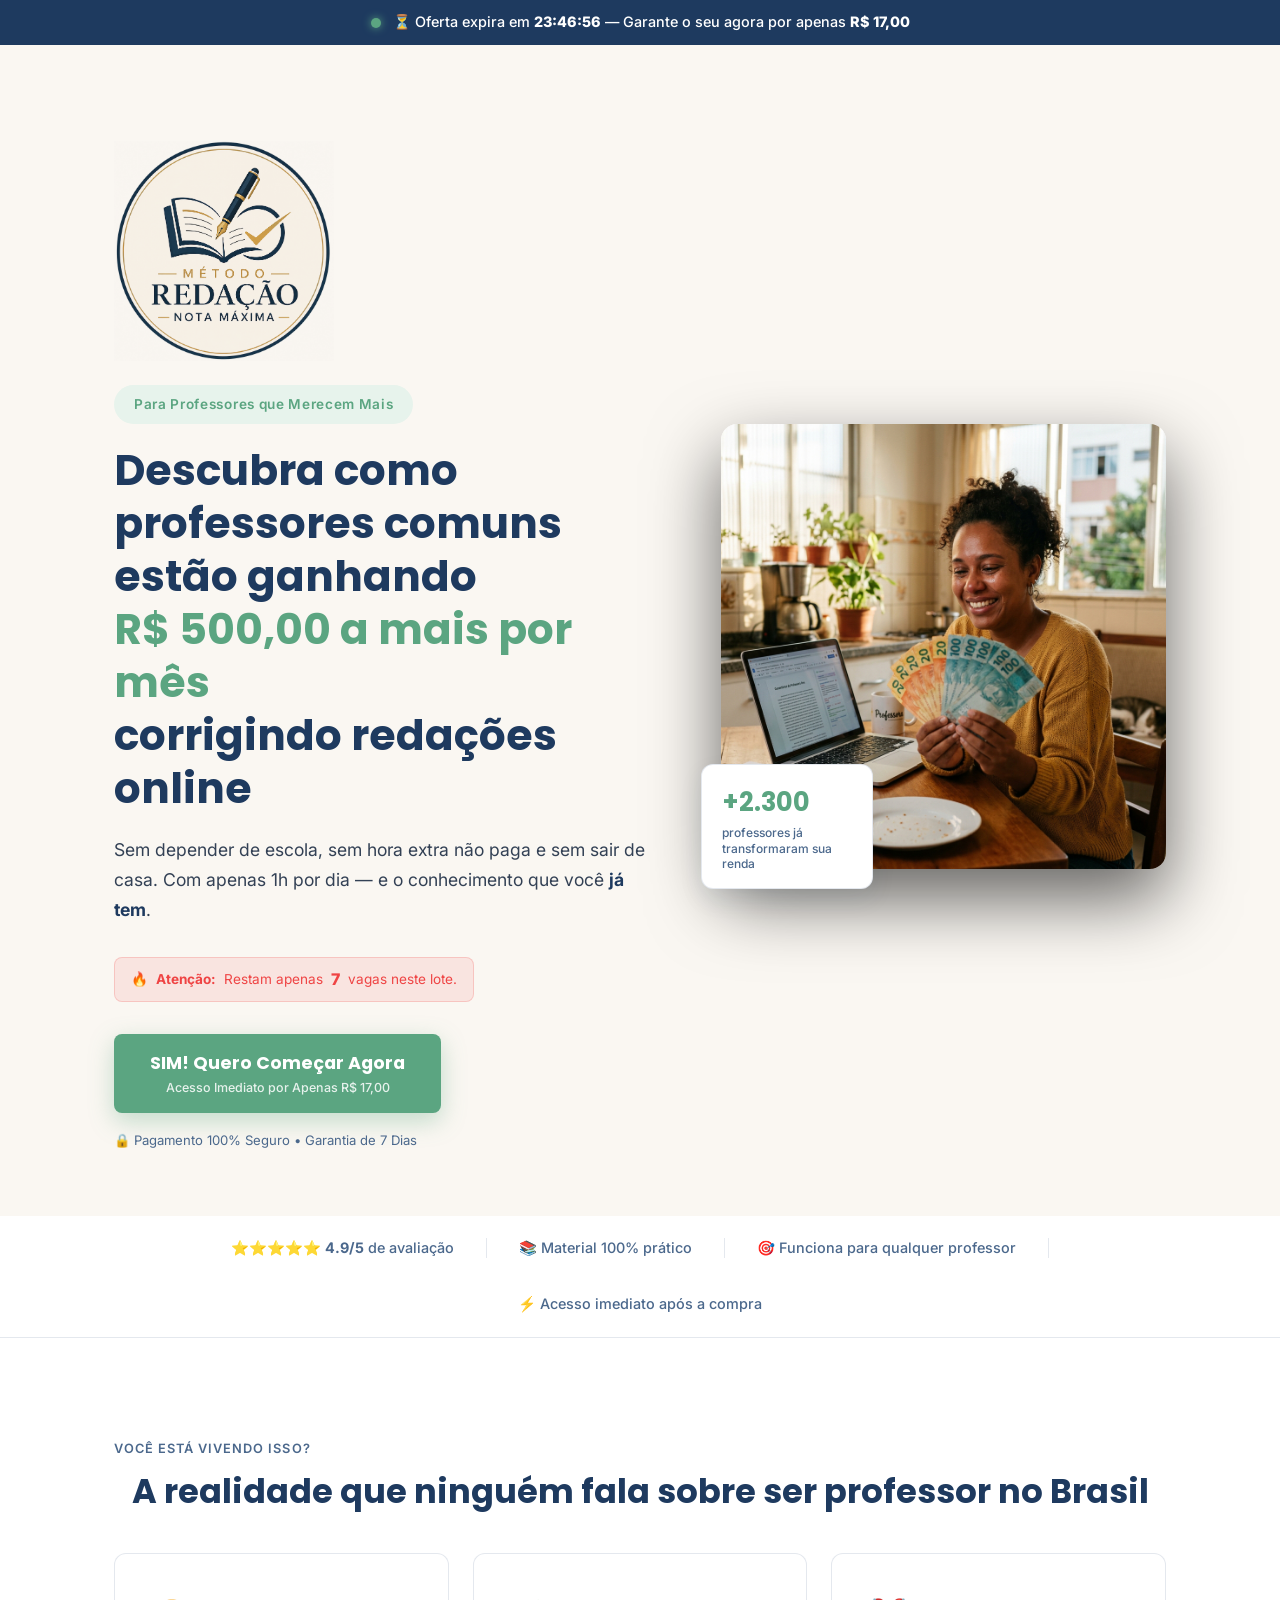
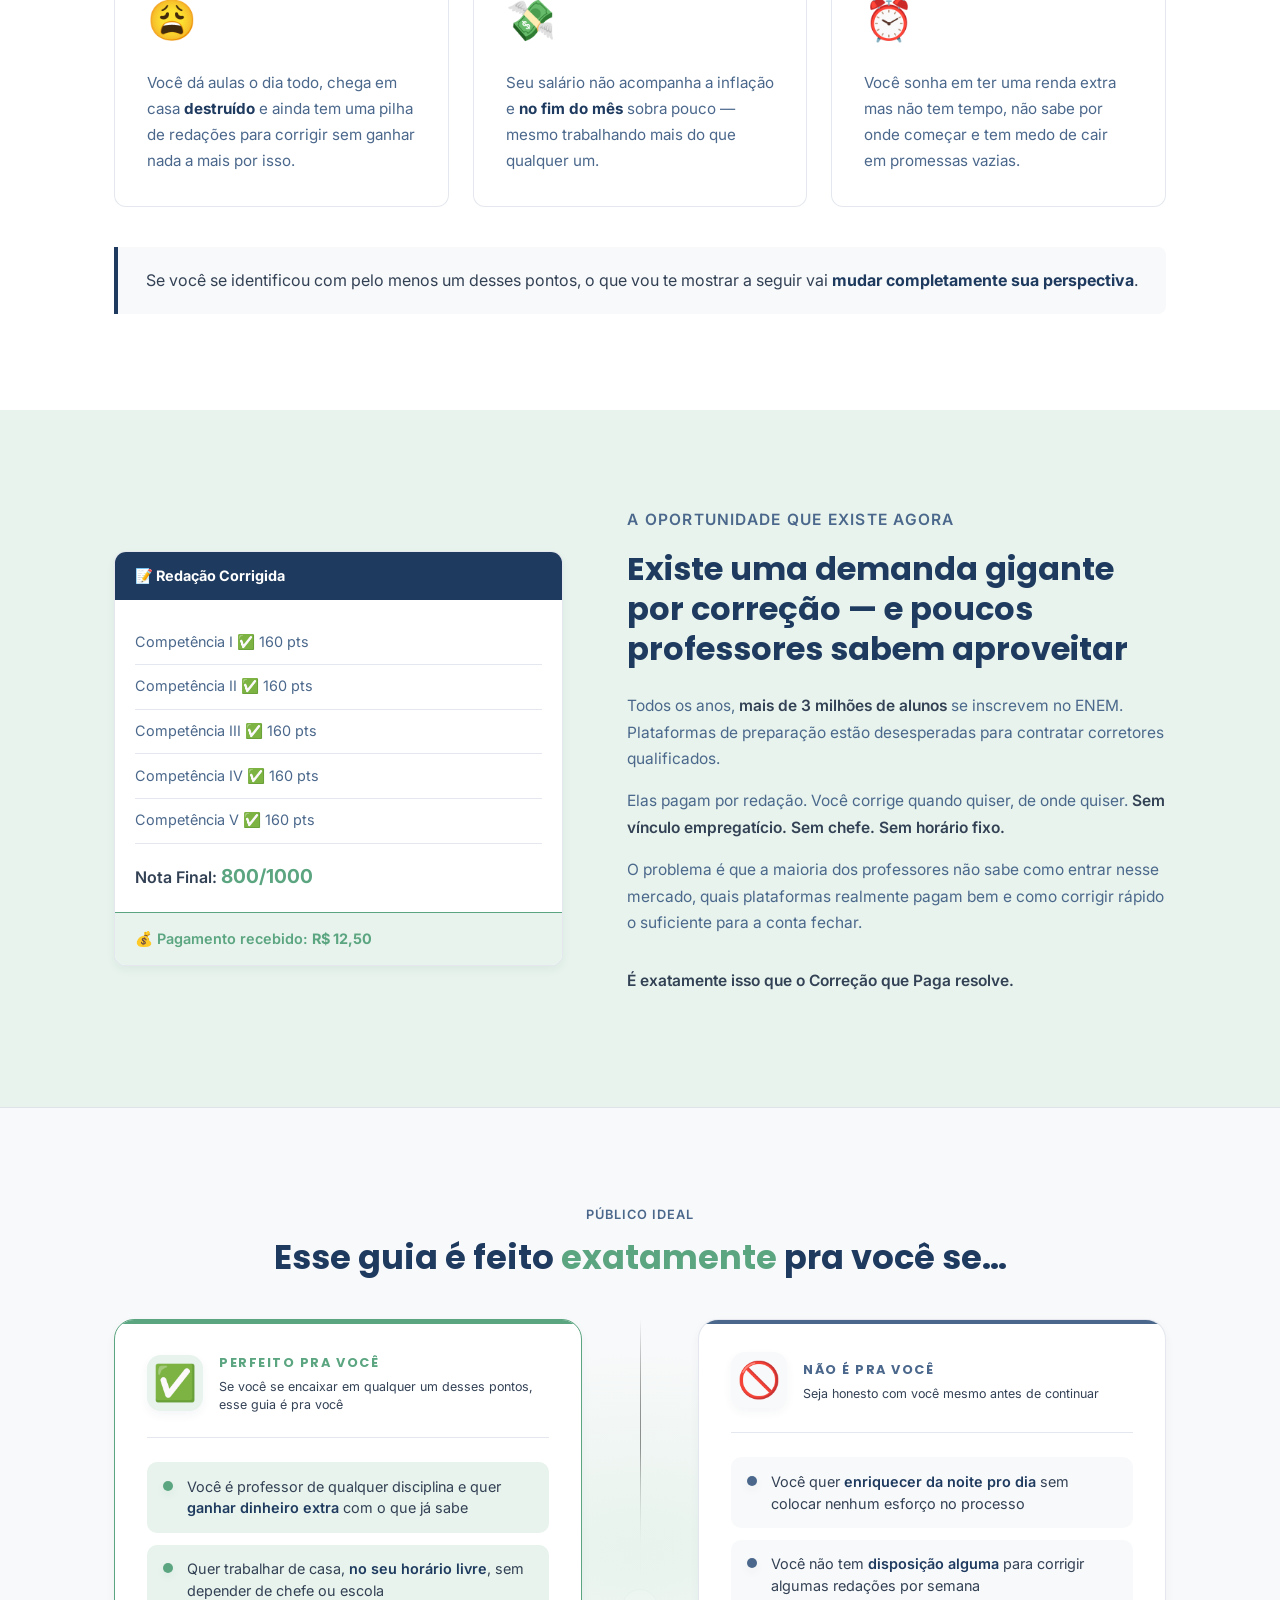
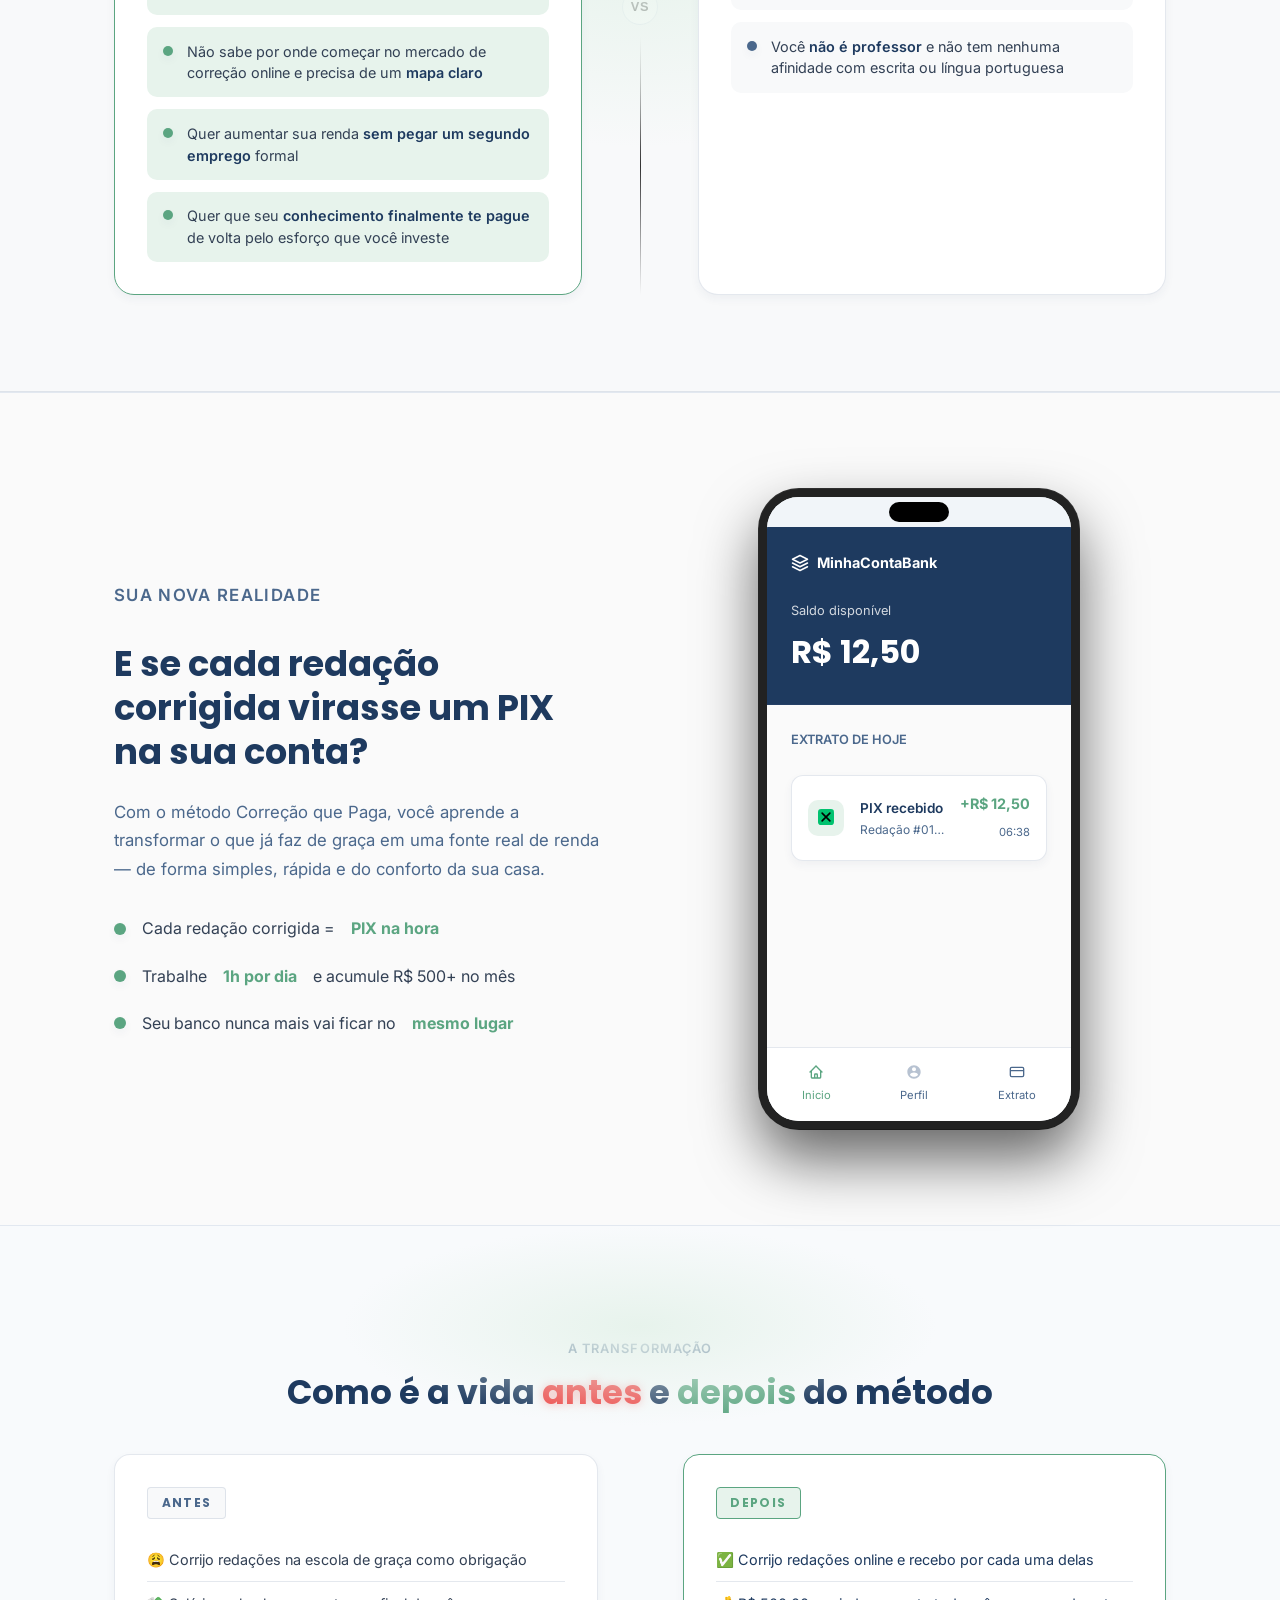
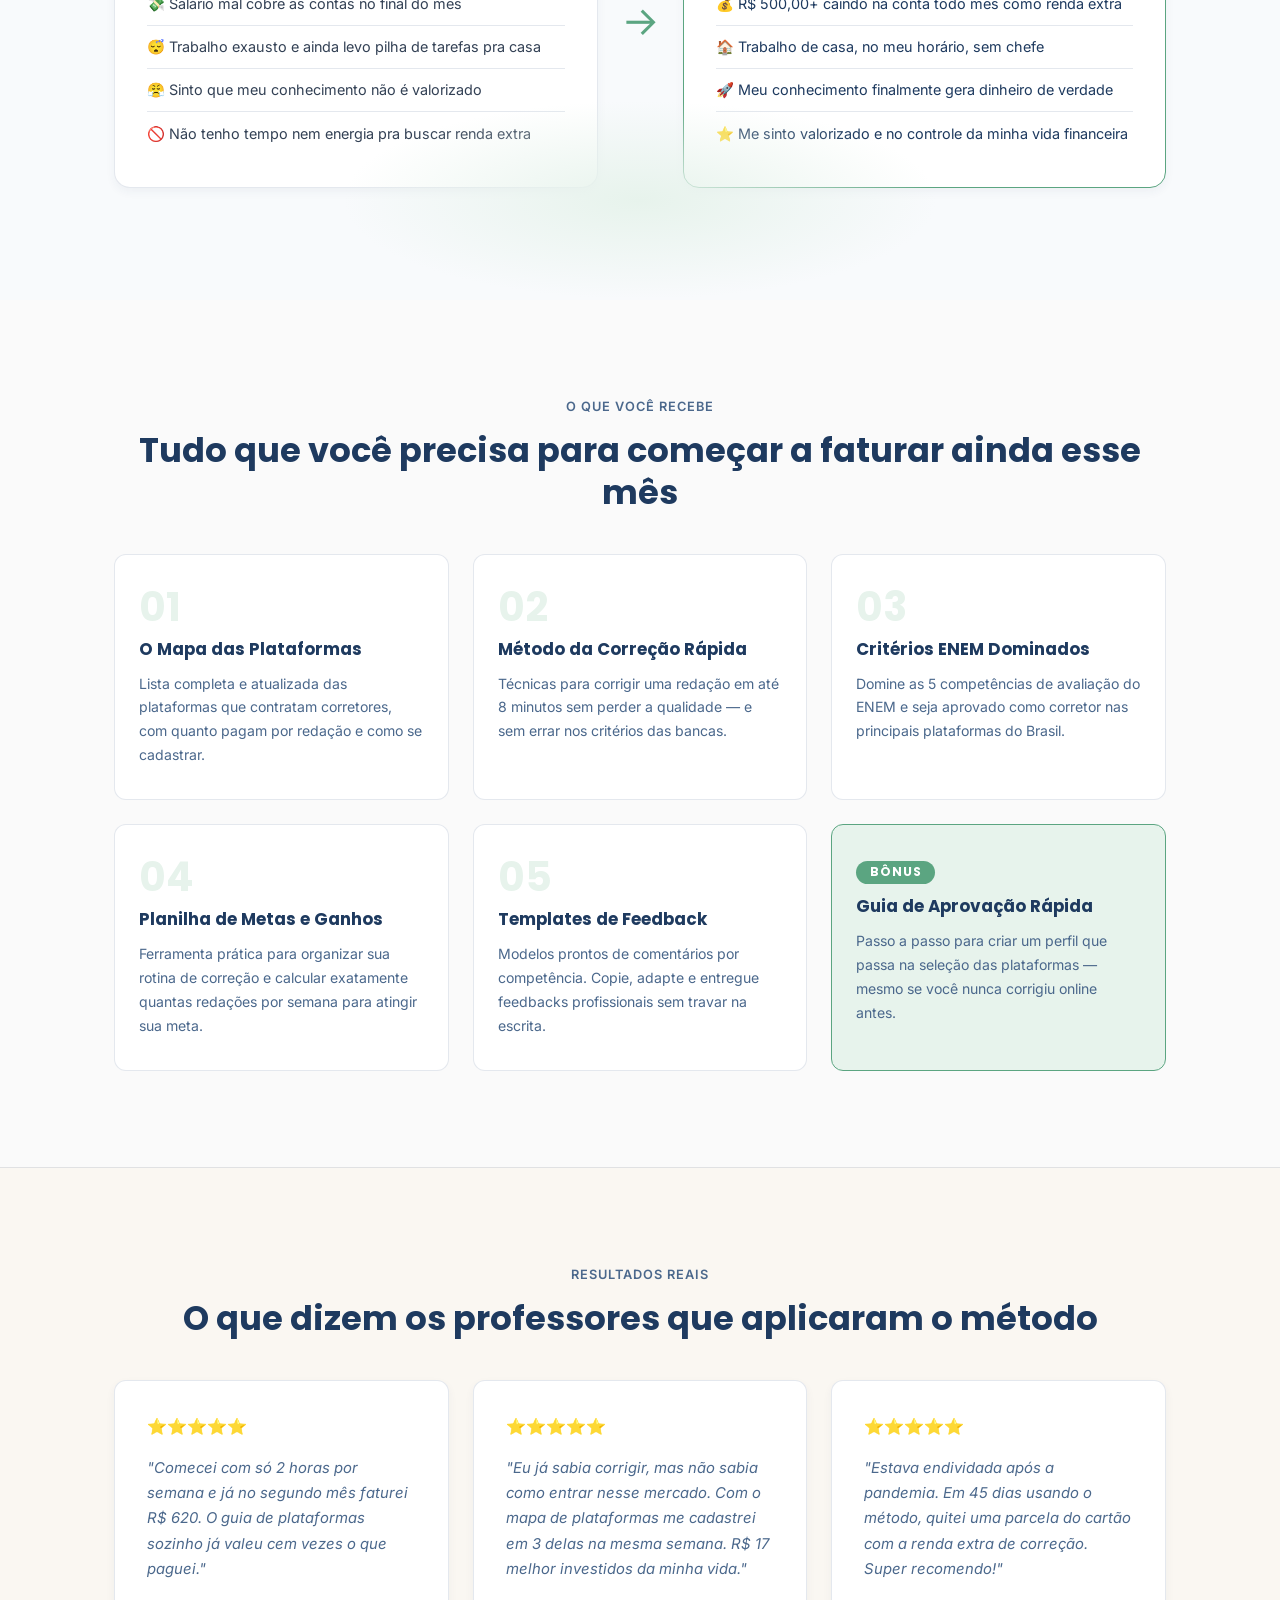
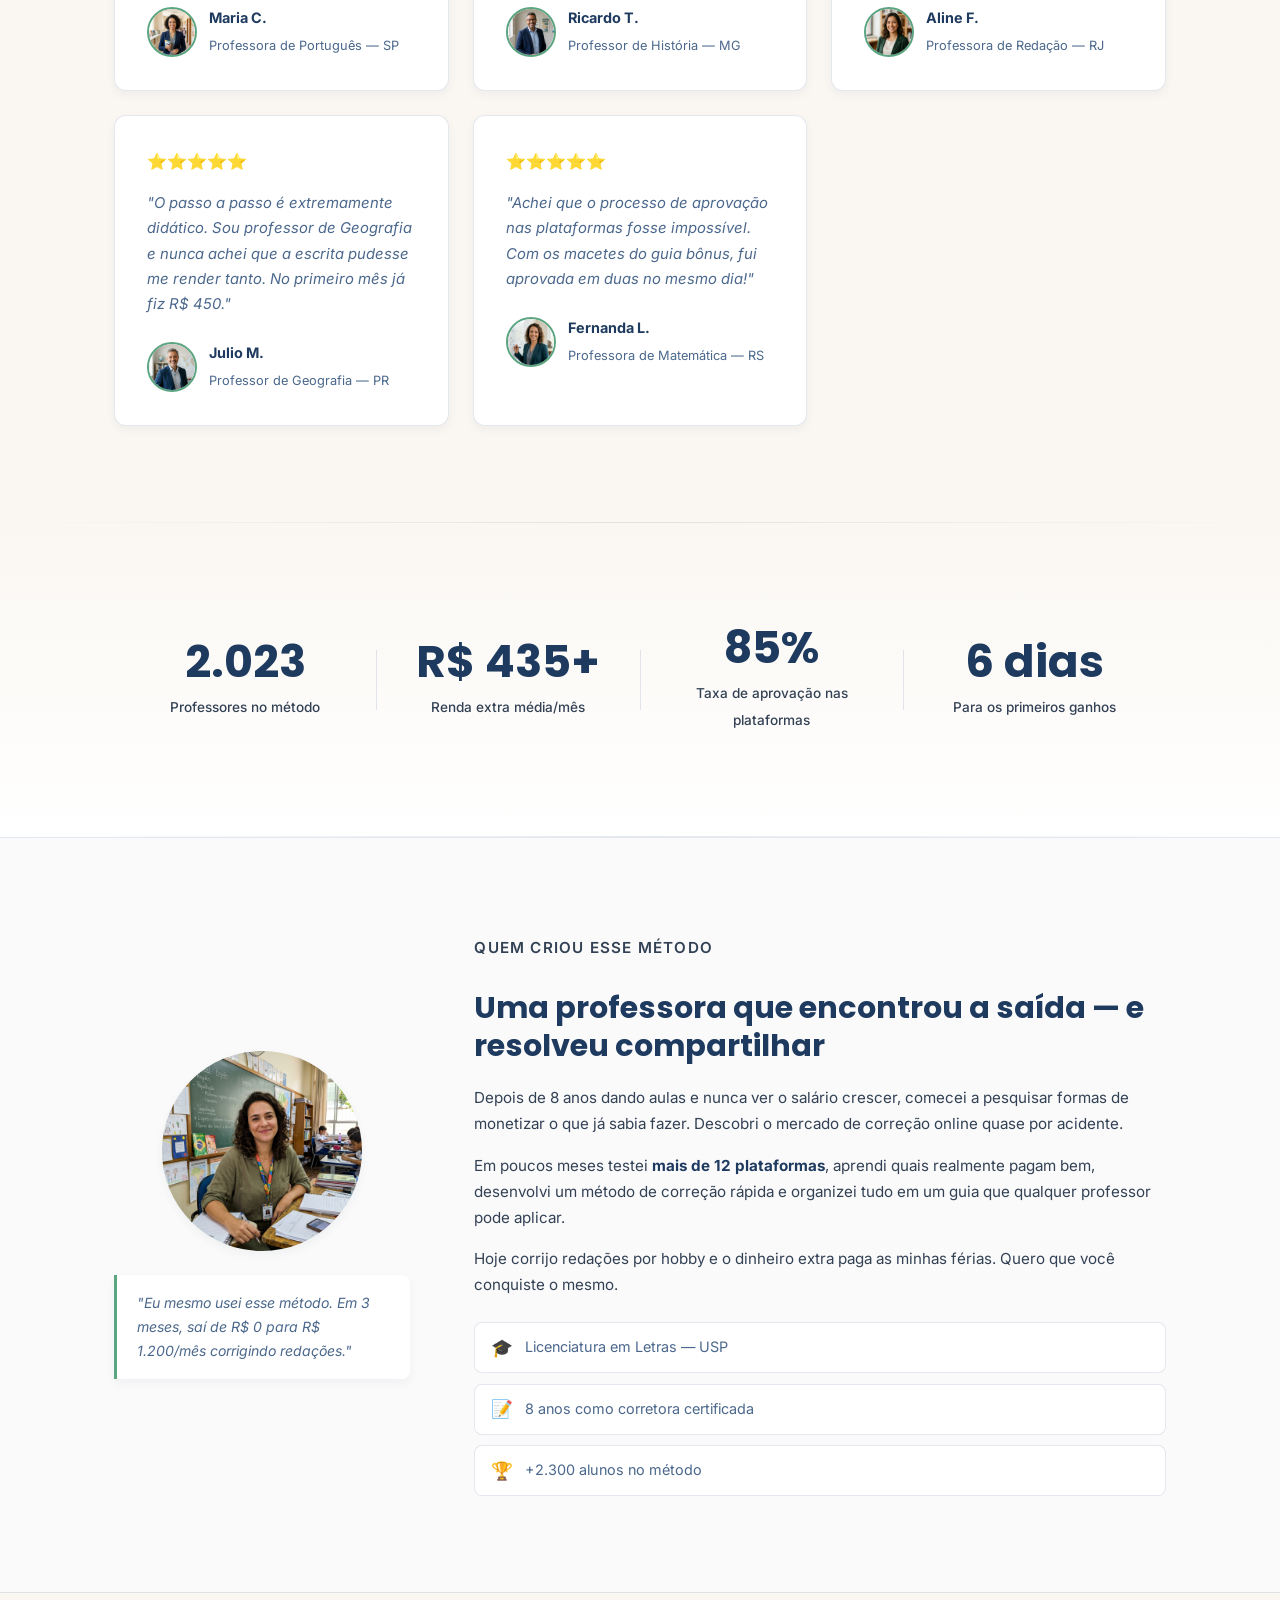
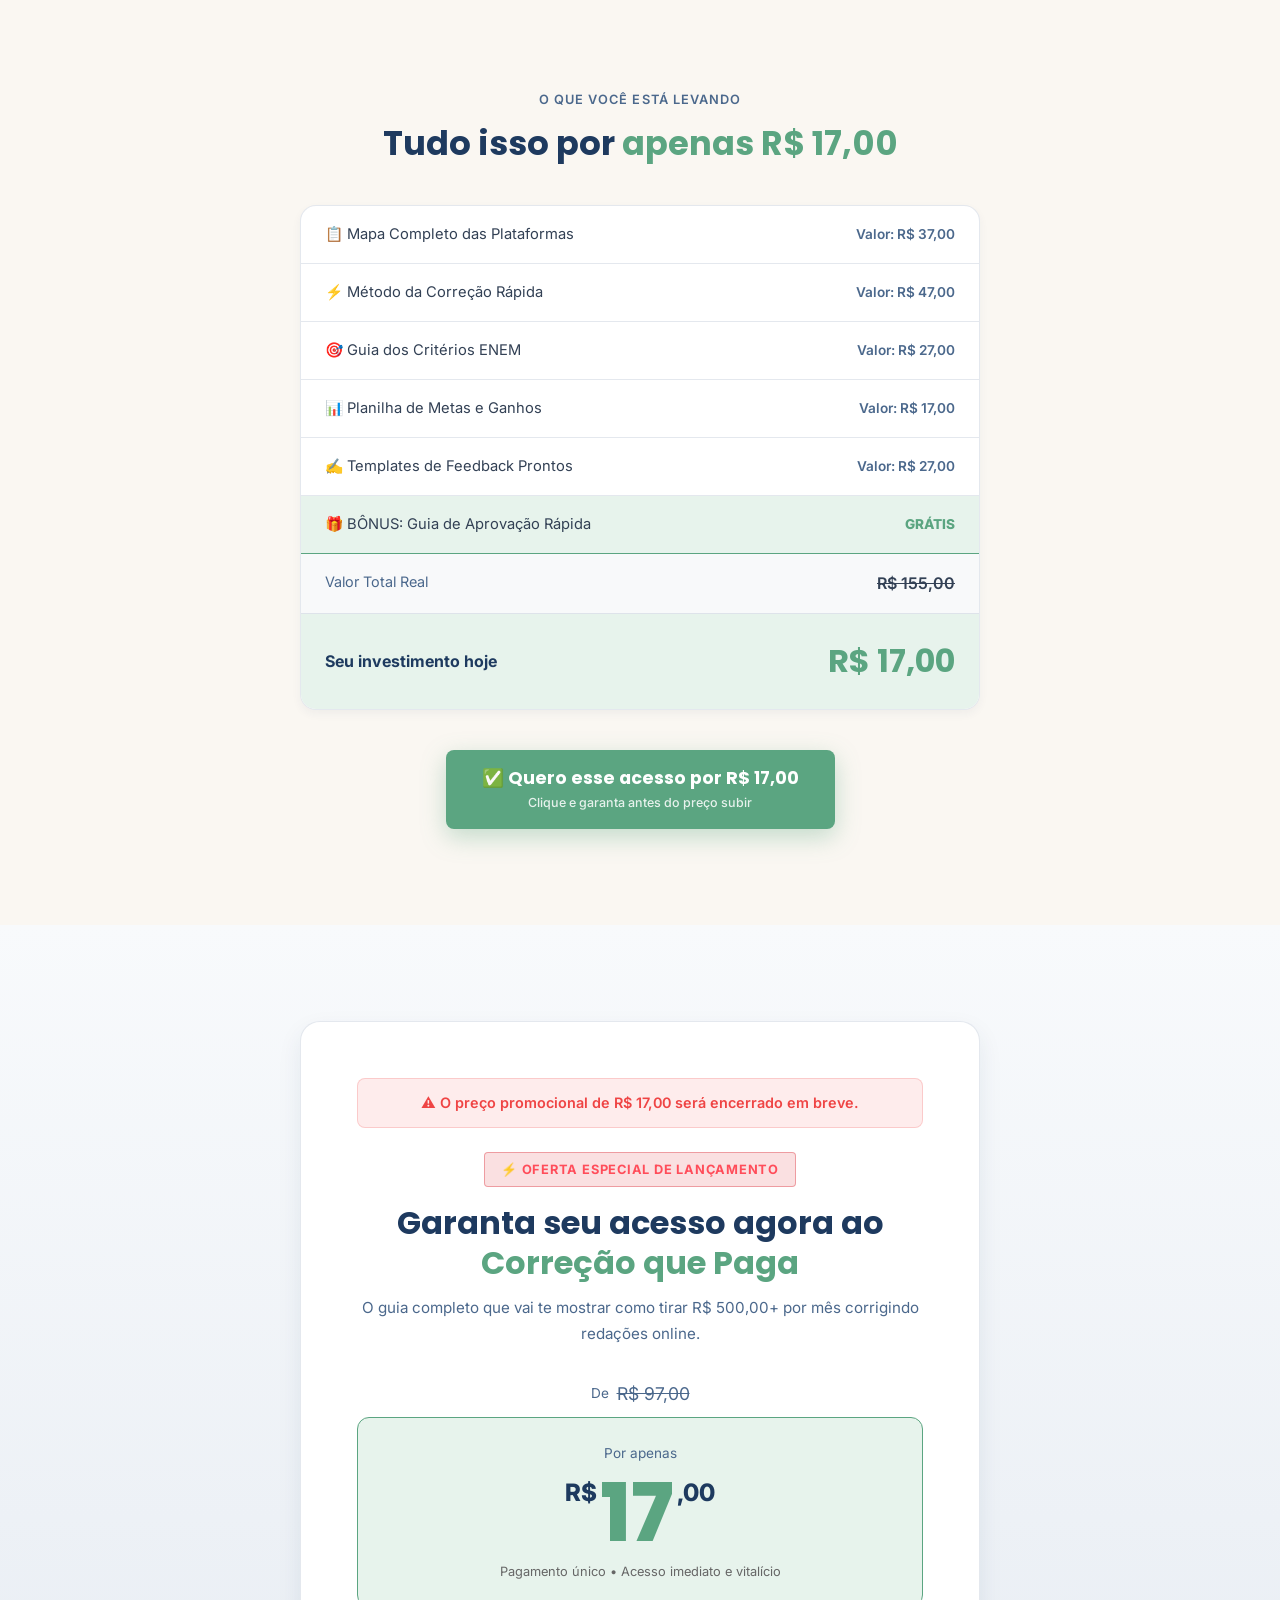
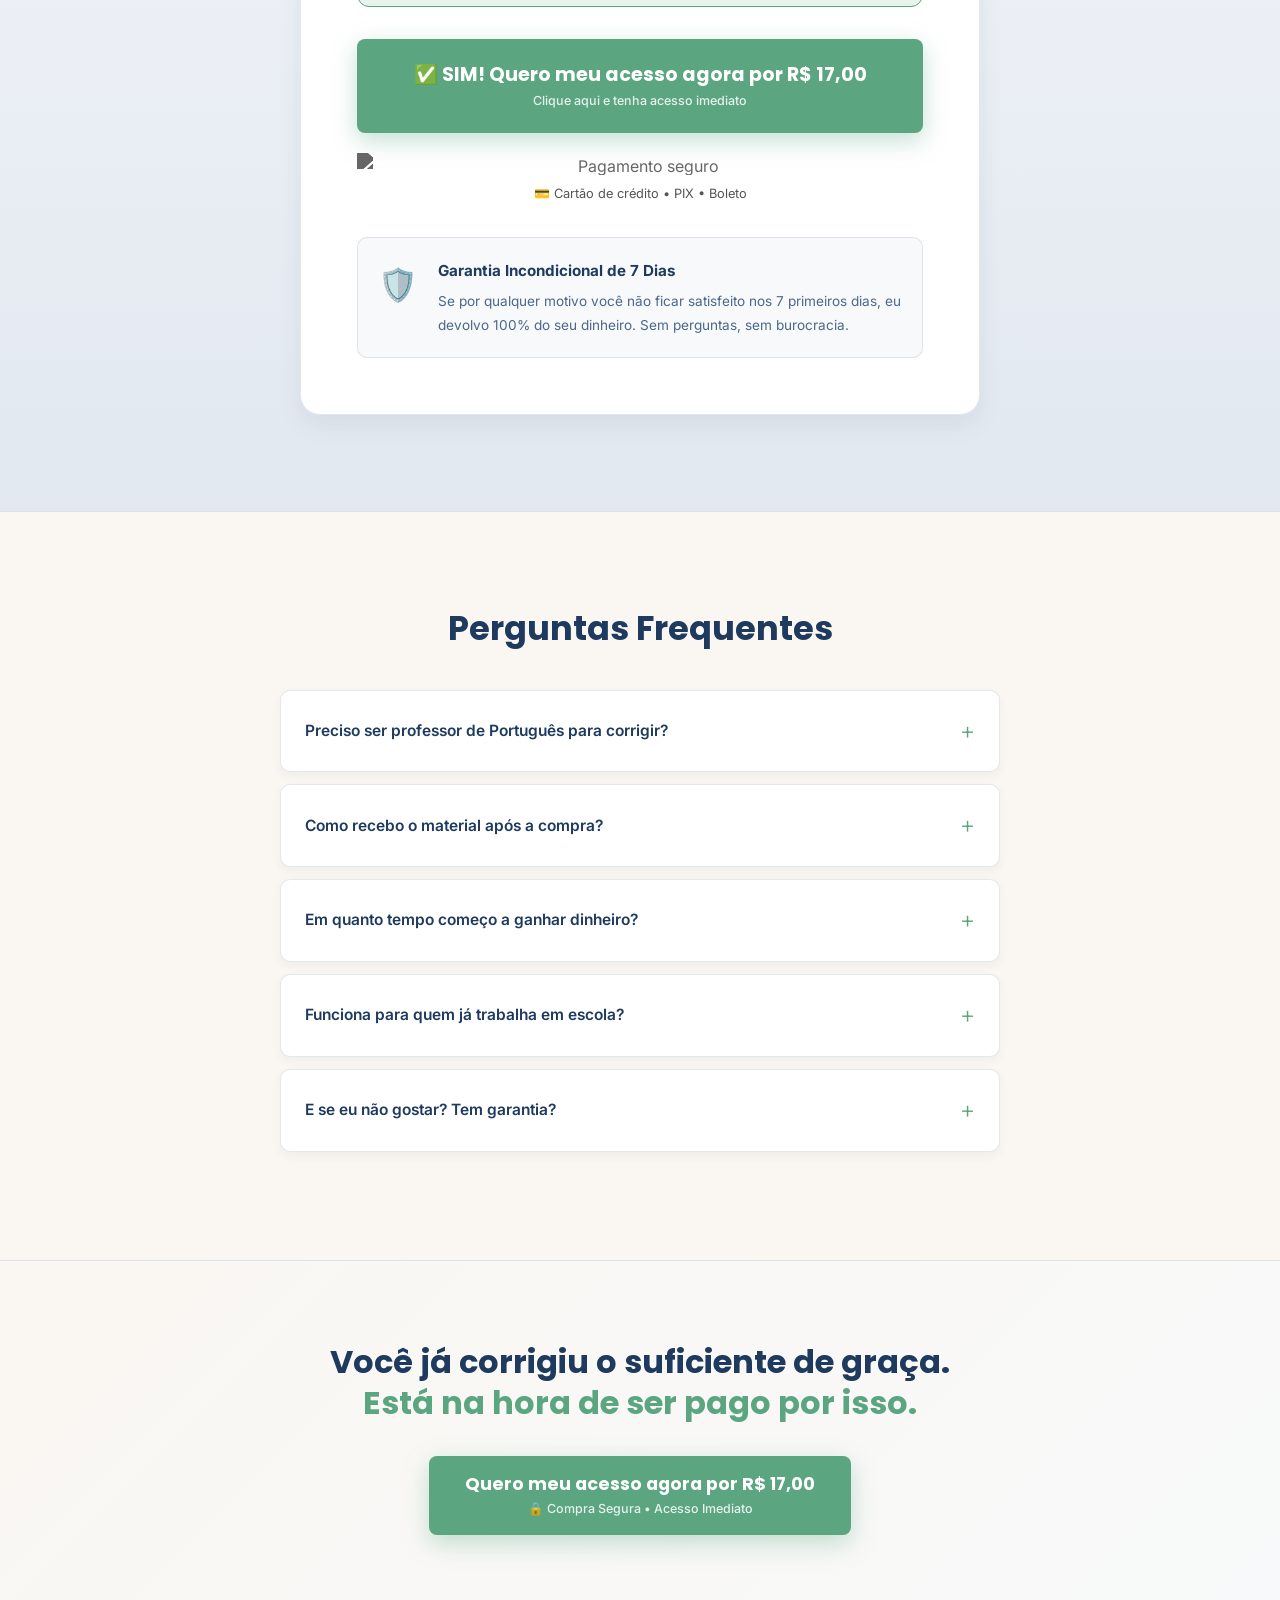
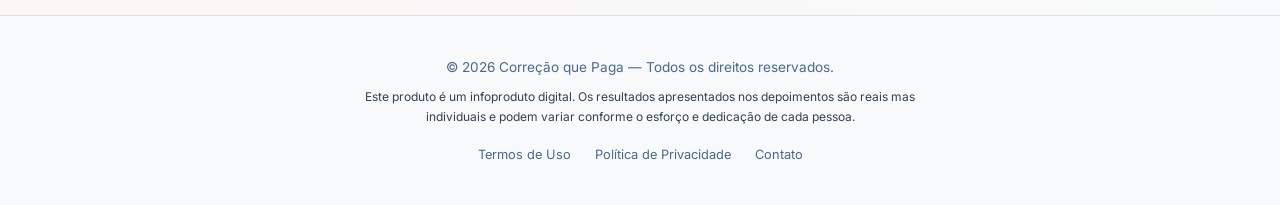
==== commit 5b0df0e0: "feat: adicionado gatilhos de urgência e otimização para mobile" ====
--- a/index_aida.html
+++ b/index_aida.html
@@ -55,6 +55,7 @@
         </h1>
         <p class="hero-sub">Sem depender de escola, sem hora extra não paga e sem sair de casa. Com apenas 1h por dia — e o conhecimento que você <strong>já tem</strong>.</p>
         <div class="hero-cta-wrap">
+          <div class="urgency-trigger">🔥 <strong>Atenção:</strong> Restam apenas <span class="urgency-spots">7</span> vagas neste lote.</div>
           <a href="#cta" class="btn-cta" id="hero-cta-btn">
             <span>SIM! Quero Começar Agora</span>
             <small>Acesso Imediato por Apenas R$ 17,00</small>
@@ -520,6 +521,7 @@
   <section id="cta" class="cta-section">
     <div class="container">
       <div class="cta-box">
+        <div class="urgency-alert">⚠️ O preço promocional de R$ 17,00 será encerrado em breve.</div>
         <p class="cta-label">⚡ Oferta Especial de Lançamento</p>
         <h2>Garanta seu acesso agora ao<br><strong>Correção que Paga</strong></h2>
         <p class="cta-sub">O guia completo que vai te mostrar como tirar R$ 500,00+ por mês corrigindo redações online.</p>
--- a/style.css
+++ b/style.css
@@ -76,6 +76,36 @@
 @keyframes pulse {
   0%, 100% { opacity: 1; transform: scale(1); }
   50% { opacity: 0.4; transform: scale(1.4); }
+}
+.urgency-trigger {
+  display: inline-flex;
+  align-items: center;
+  gap: 0.5rem;
+  background: rgba(239, 68, 68, 0.1);
+  color: #ef4444;
+  padding: 0.5rem 1rem;
+  border-radius: 8px;
+  font-size: 0.85rem;
+  margin-bottom: 1rem;
+  border: 1px solid rgba(239, 68, 68, 0.2);
+}
+.urgency-trigger strong { color: #ef4444; font-weight: 700; }
+.urgency-spots { font-weight: 800; font-size: 1rem; }
+
+.urgency-alert {
+  background: rgba(239, 68, 68, 0.1);
+  color: #ef4444;
+  padding: 0.75rem;
+  border-radius: 8px;
+  border: 1px solid rgba(239, 68, 68, 0.2);
+  font-size: 0.9rem;
+  font-weight: 600;
+  margin-bottom: 1.5rem;
+  animation: pulseWarning 2s infinite;
+}
+@keyframes pulseWarning {
+  0%, 100% { opacity: 1; }
+  50% { opacity: 0.8; }
 }
 
 /* =============================
@@ -1249,3 +1279,58 @@
   .pix-demo-bullets { align-items: center; }
   .pix-demo-bullets li { text-align: left; justify-content: flex-start; width: 100%; max-width: 300px; }
 }
+
+/* =============================
+   MOBILE OPTIMIZATIONS
+============================= */
+@media (max-width: 768px) {
+  /* General Typography */
+  .hero h1 { font-size: 2rem; }
+  .section-title { font-size: 1.8rem; }
+  .hero-sub { font-size: 1rem; }
+  
+  /* Grids & Layouts */
+  .hero-grid, .intro-grid, .author-grid {
+    grid-template-columns: 1fr;
+    text-align: center;
+    gap: 2.5rem;
+  }
+  
+  /* Before / After */
+  .ba-grid { grid-template-columns: 1fr; gap: 1rem; }
+  .ba-arrow { transform: rotate(90deg); margin: 0.5rem 0; animation: arrowPulseMobile 2s infinite; }
+  @keyframes arrowPulseMobile {
+    0%, 100% { transform: rotate(90deg) translateY(0); opacity: 1; }
+    50% { transform: rotate(90deg) translateY(5px); opacity: 0.7; }
+  }
+  
+  /* For Whom Section */
+  .forwhom-grid-v2 { grid-template-columns: 1fr; gap: 1rem; }
+  .fw-vs { transform: rotate(90deg); margin: 1rem auto; width: 60px; height: 60px; }
+  .fw-vs-line { display: none; }
+  .fw-panel { padding: 1.5rem; }
+  
+  /* Stats Section */
+  .stats-grid { grid-template-columns: 1fr; gap: 2rem; }
+  .stat-divider { display: none; }
+  .stat-num { font-size: 2.5rem; }
+  
+  /* Urgency Bar & Proof */
+  .urgency-bar p { font-size: 0.75rem; text-align: center; }
+  .proof-bar-inner { flex-direction: column; gap: 1rem; }
+  .proof-divider { display: none; }
+  
+  /* Other Adjustments */
+  .hero { padding: 4rem 0 3rem; }
+  .hero-main-icon { margin: 0 auto 1.5rem; }
+  .author-img-box, .intro-img-box { margin: 0 auto; max-width: 350px; width: 100%; }
+  .intro-text, .author-text { text-align: center; }
+  .author-credentials { align-items: center; }
+  .pain-cards, .modules-grid, .testi-grid { grid-template-columns: 1fr; }
+  .value-row { flex-direction: column; text-align: center; gap: 0.5rem; }
+  .price-value-row { flex-wrap: wrap; justify-content: center; }
+  .price-number { font-size: 3.5rem; }
+  .footer-cta h2 { font-size: 1.4rem; }
+  .btn-cta span { font-size: 1rem; text-align: center; white-space: normal; }
+  .urgency-trigger { flex-direction: column; text-align: center; }
+}
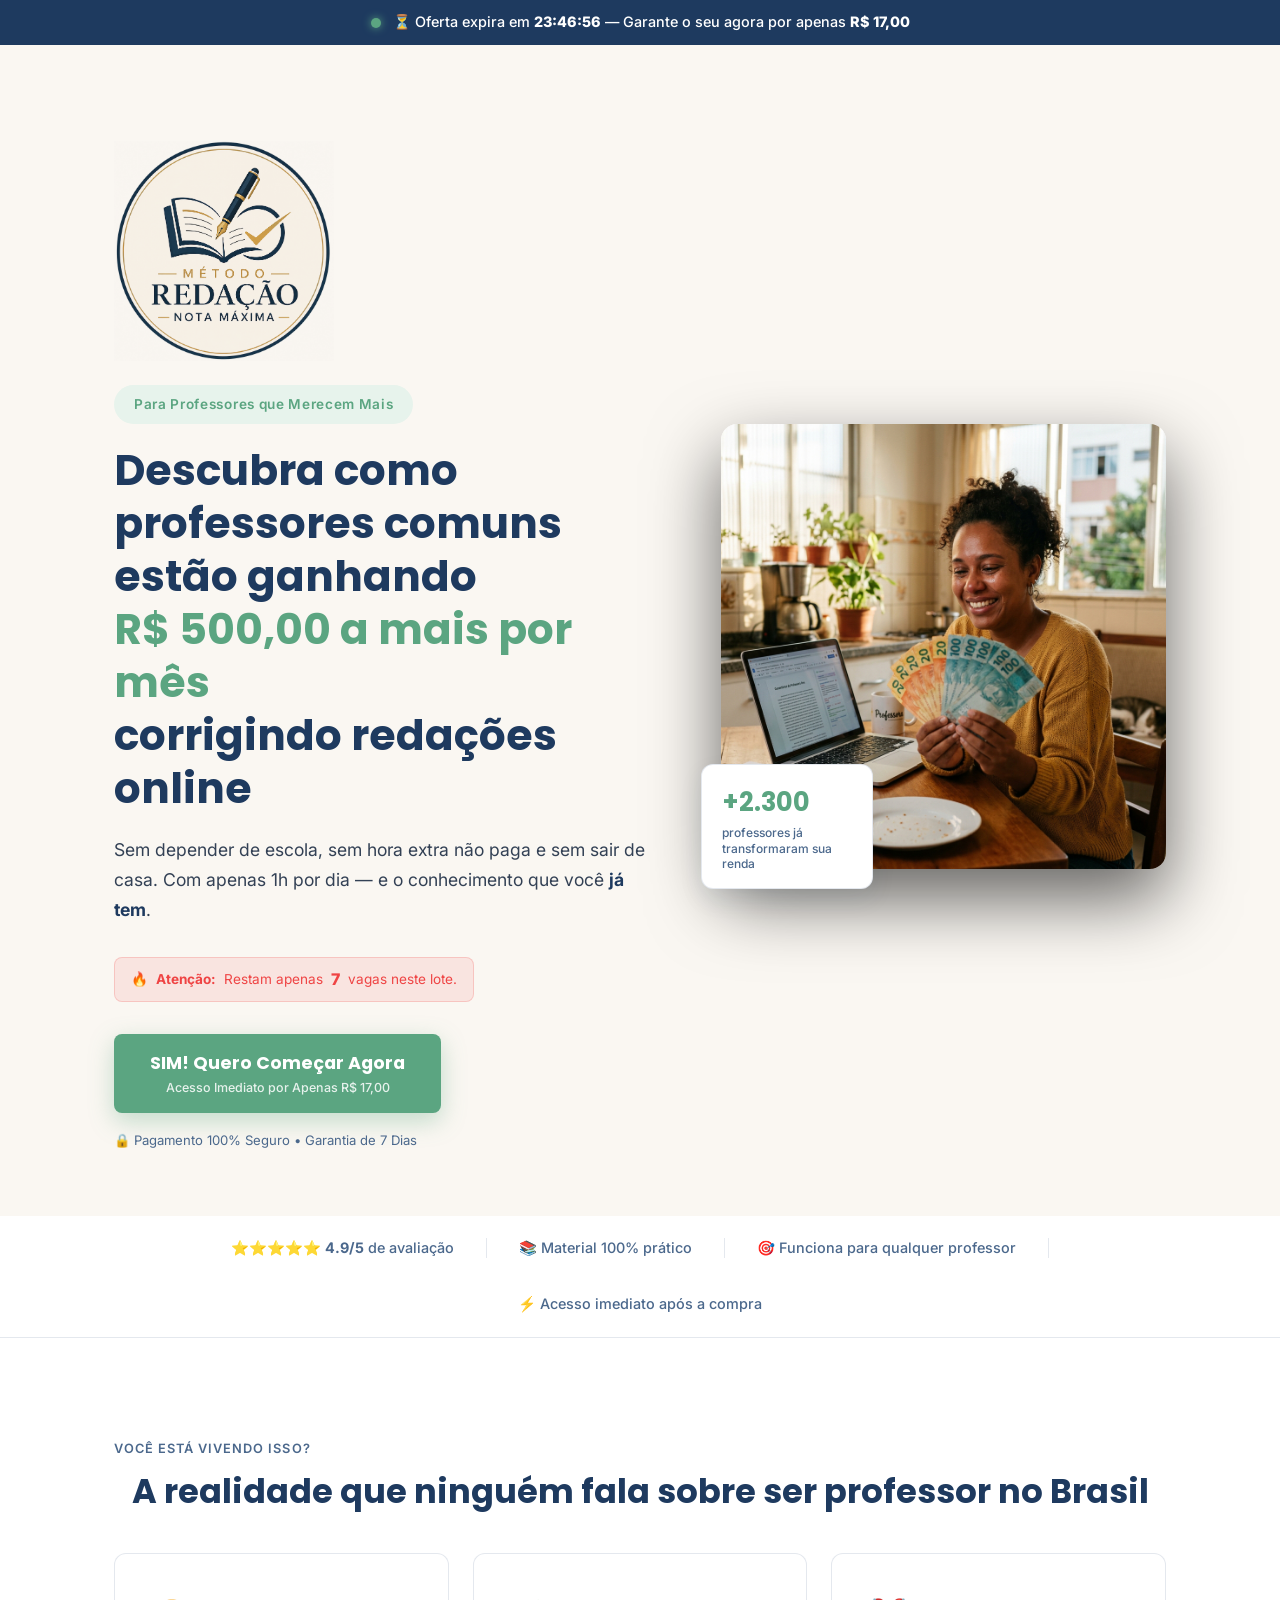
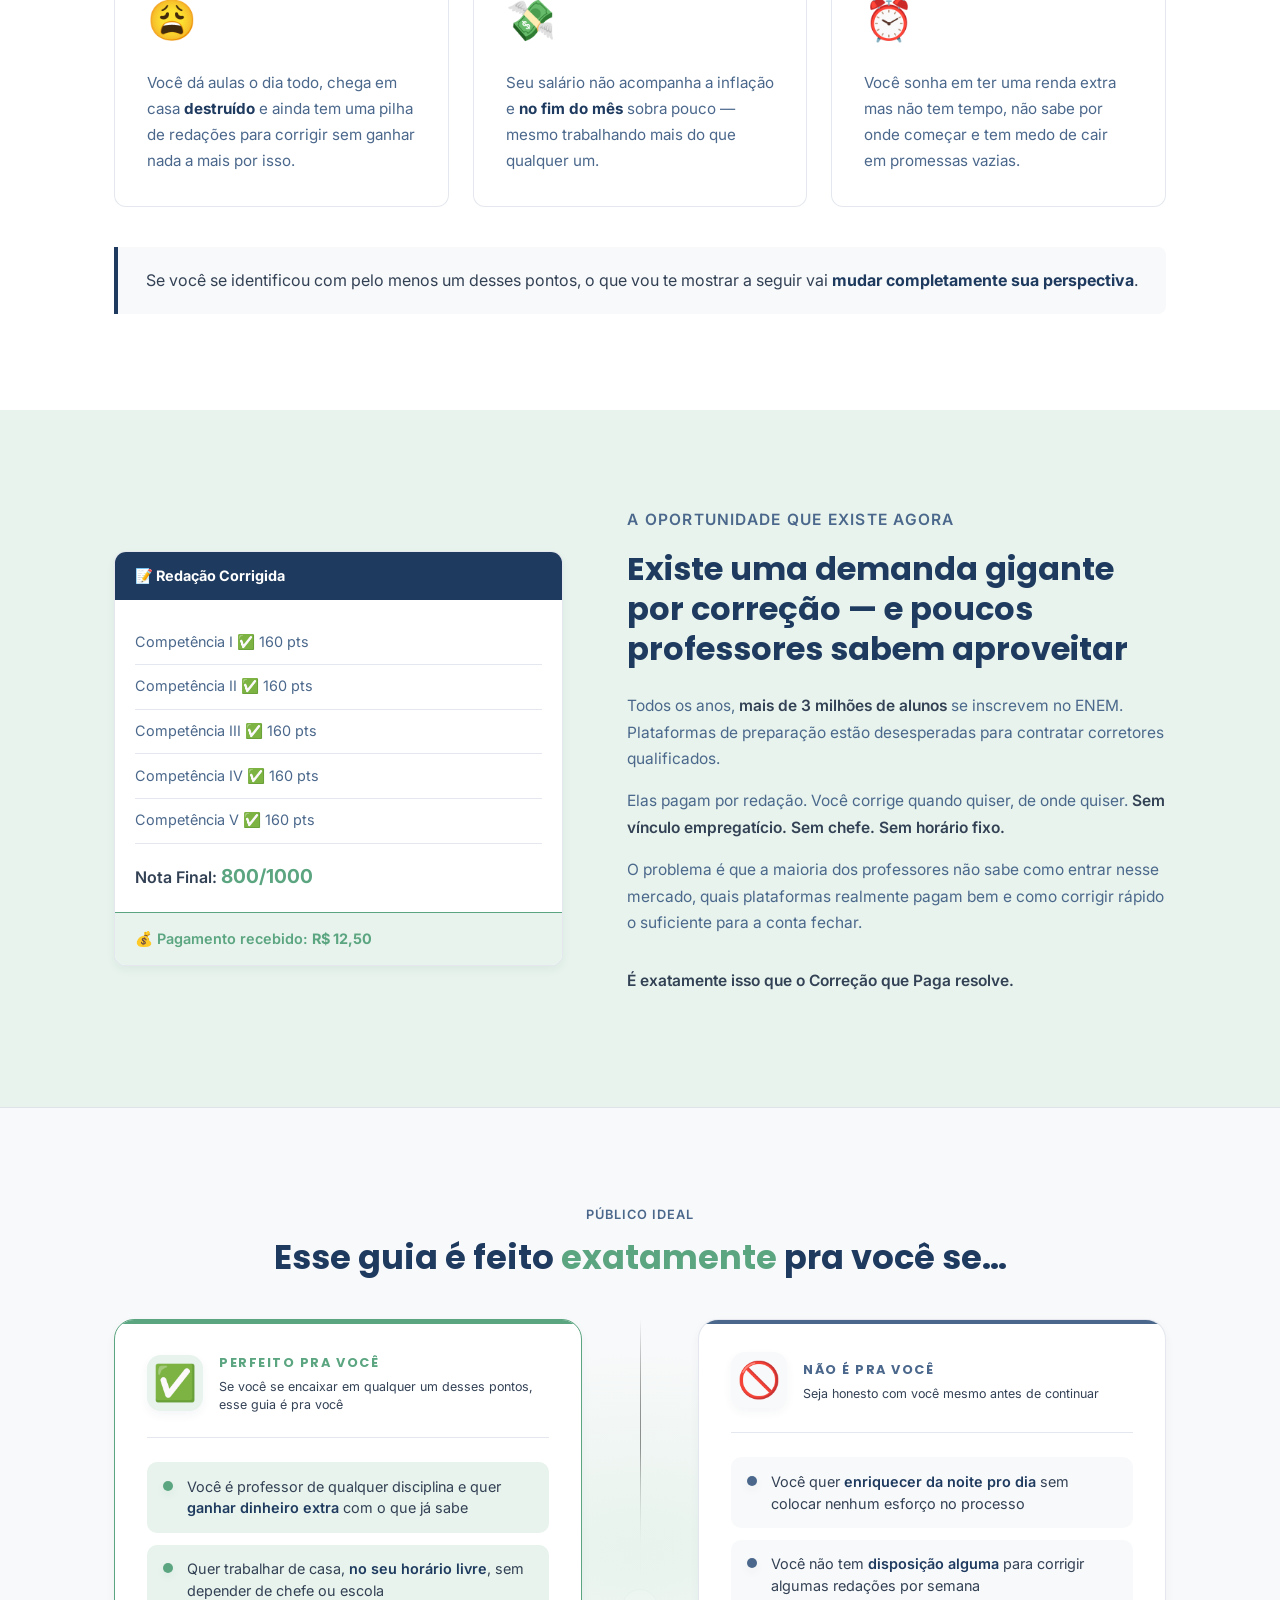
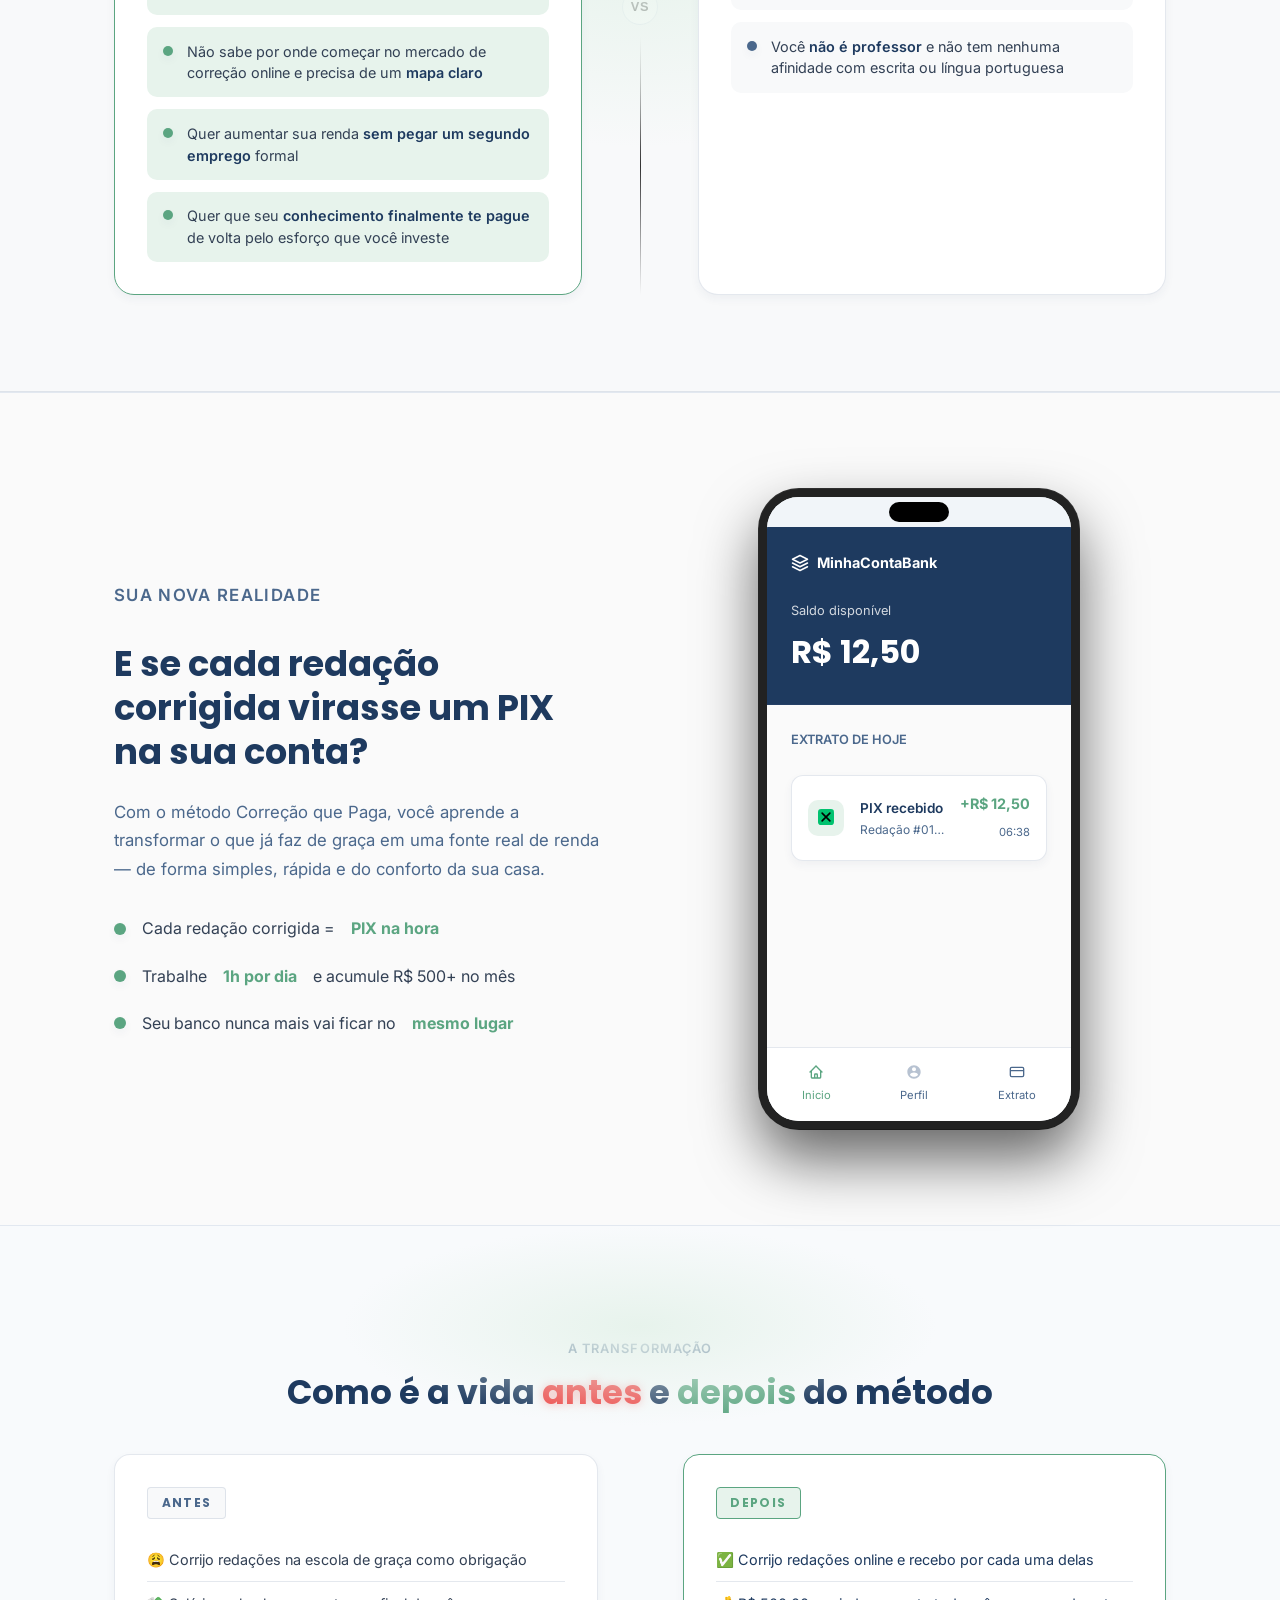
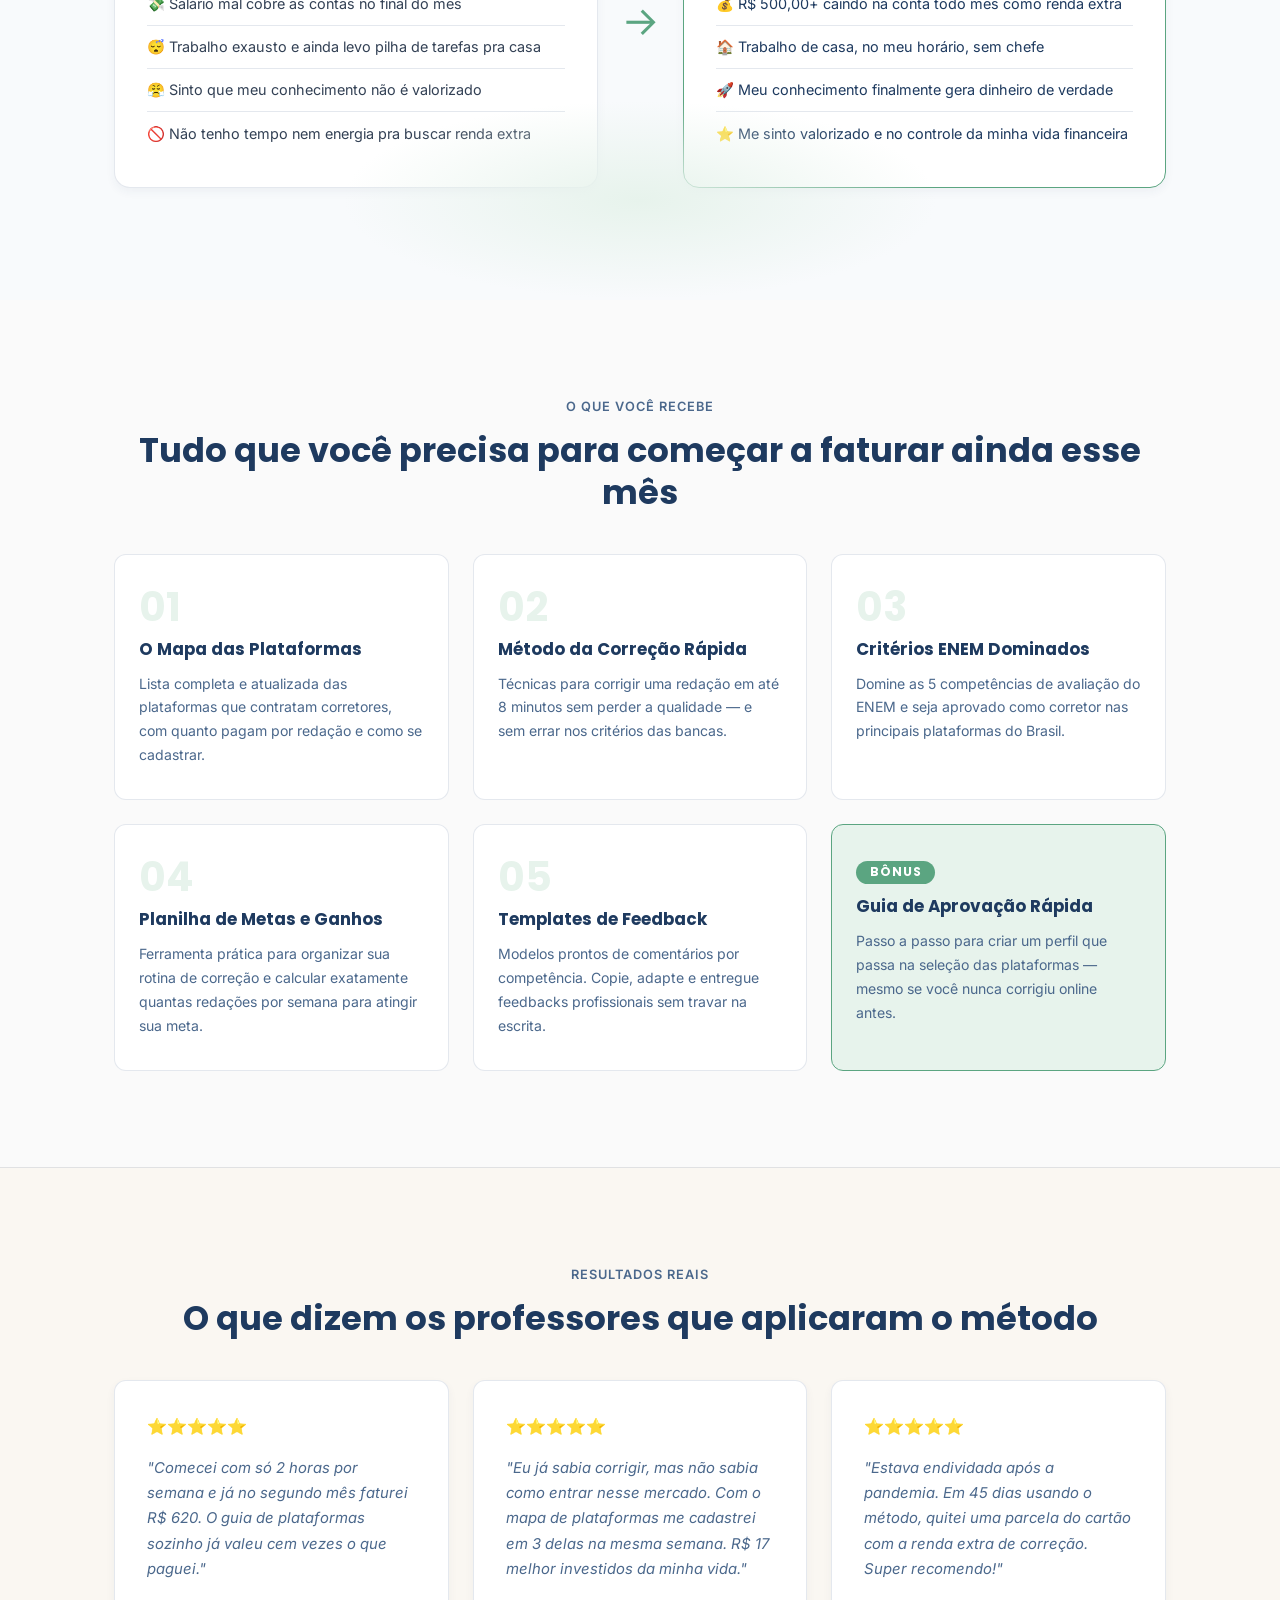
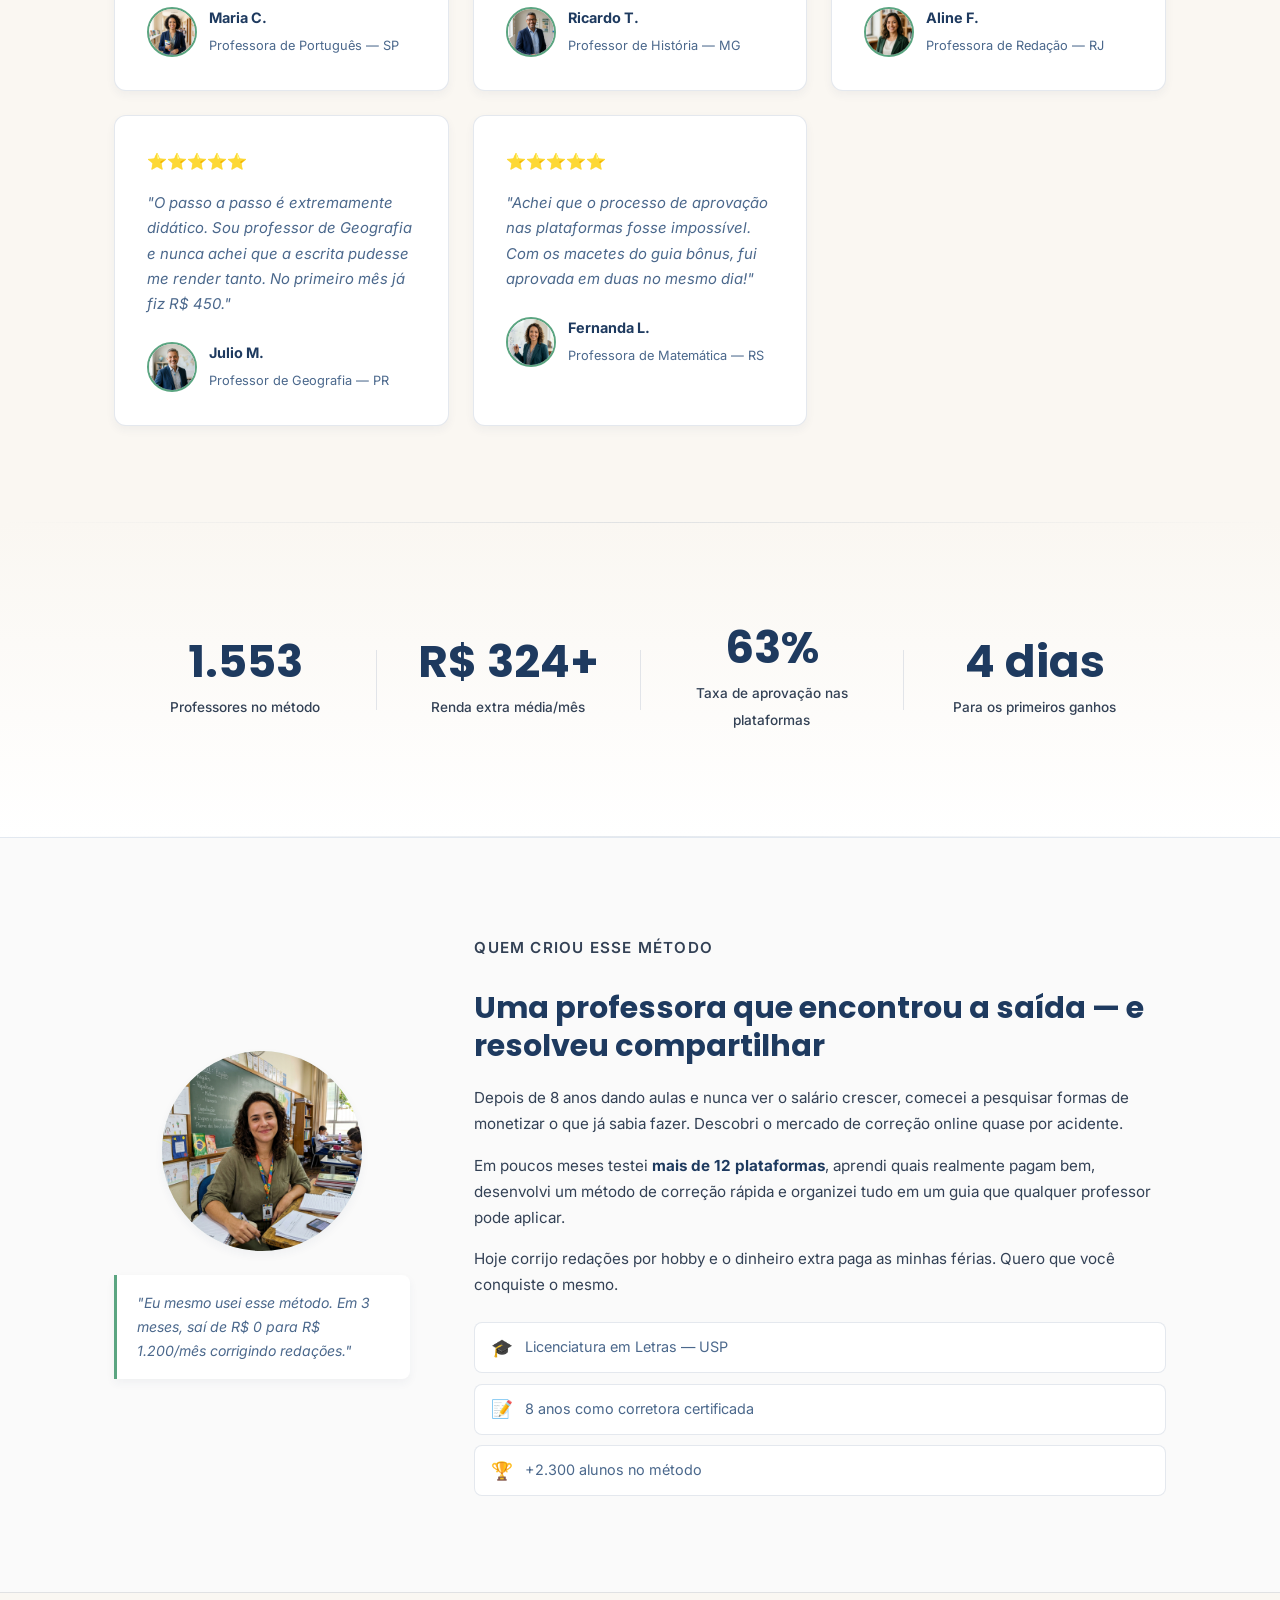
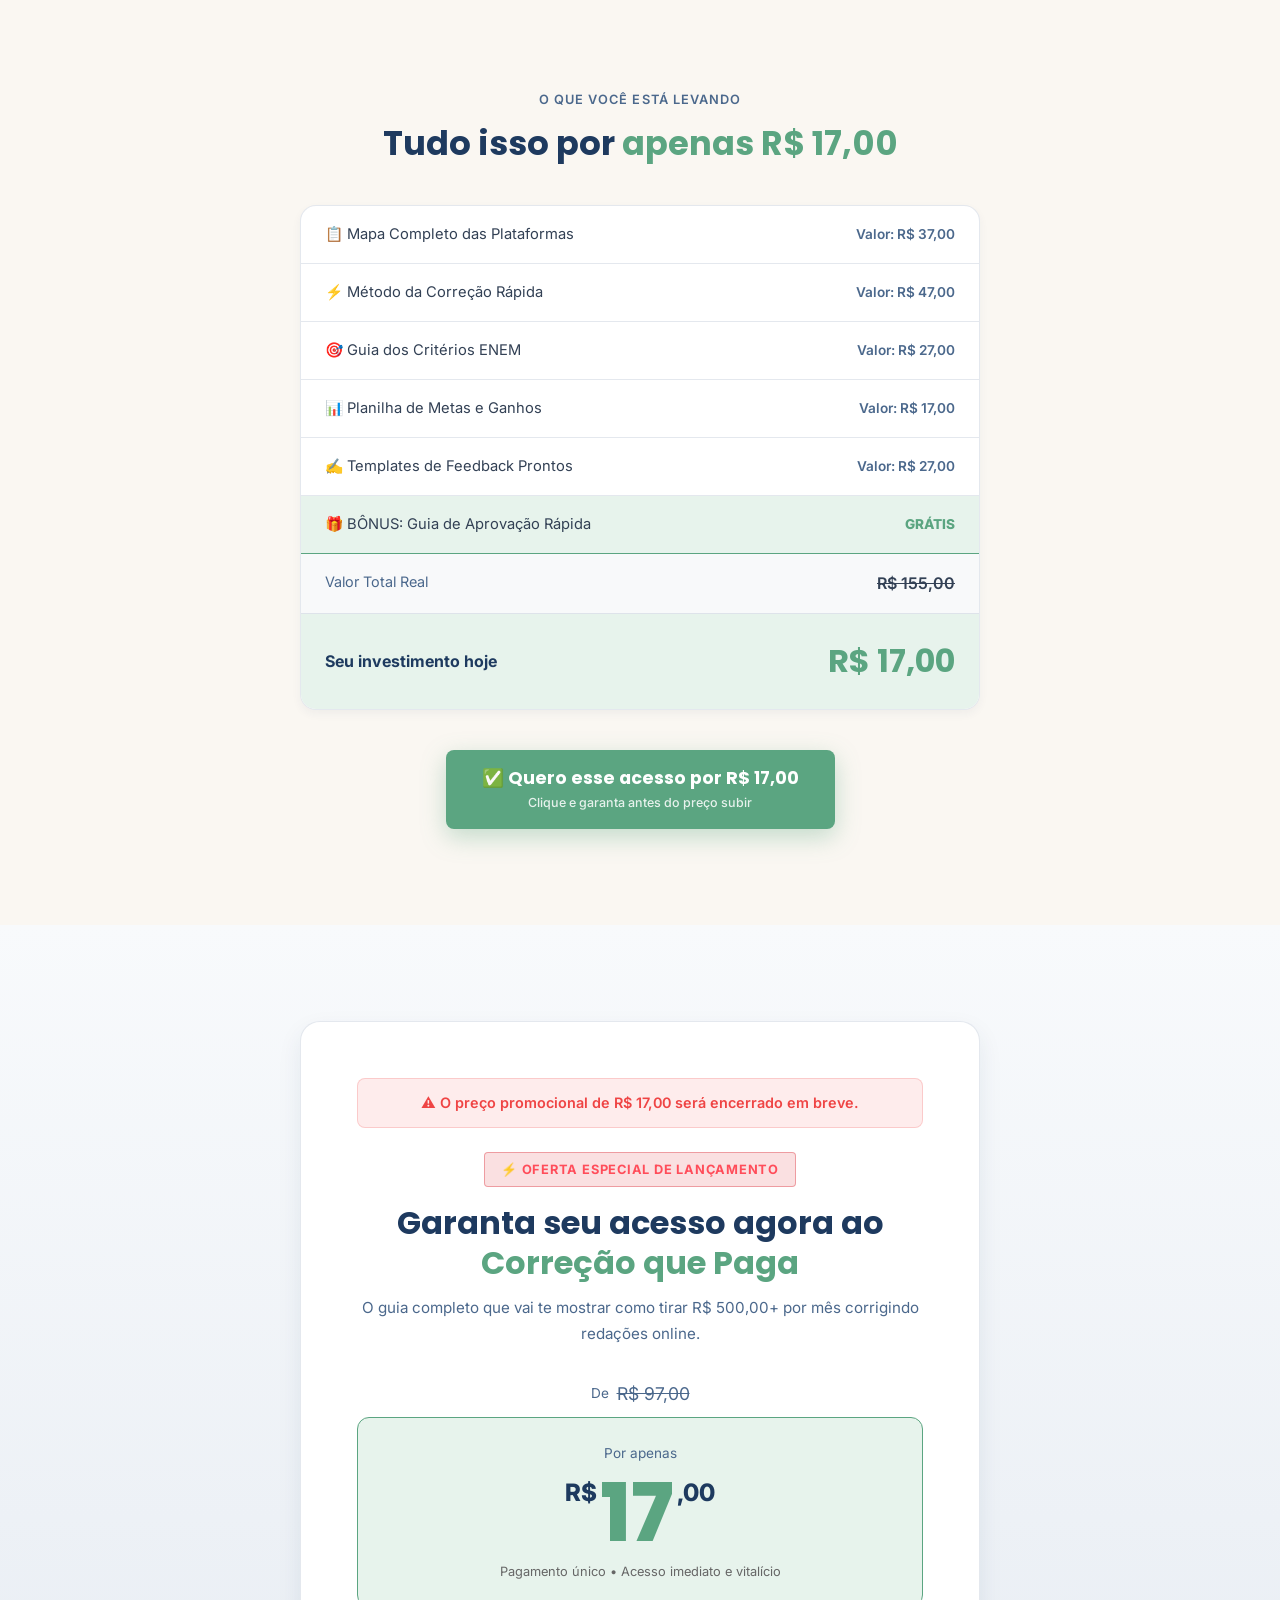
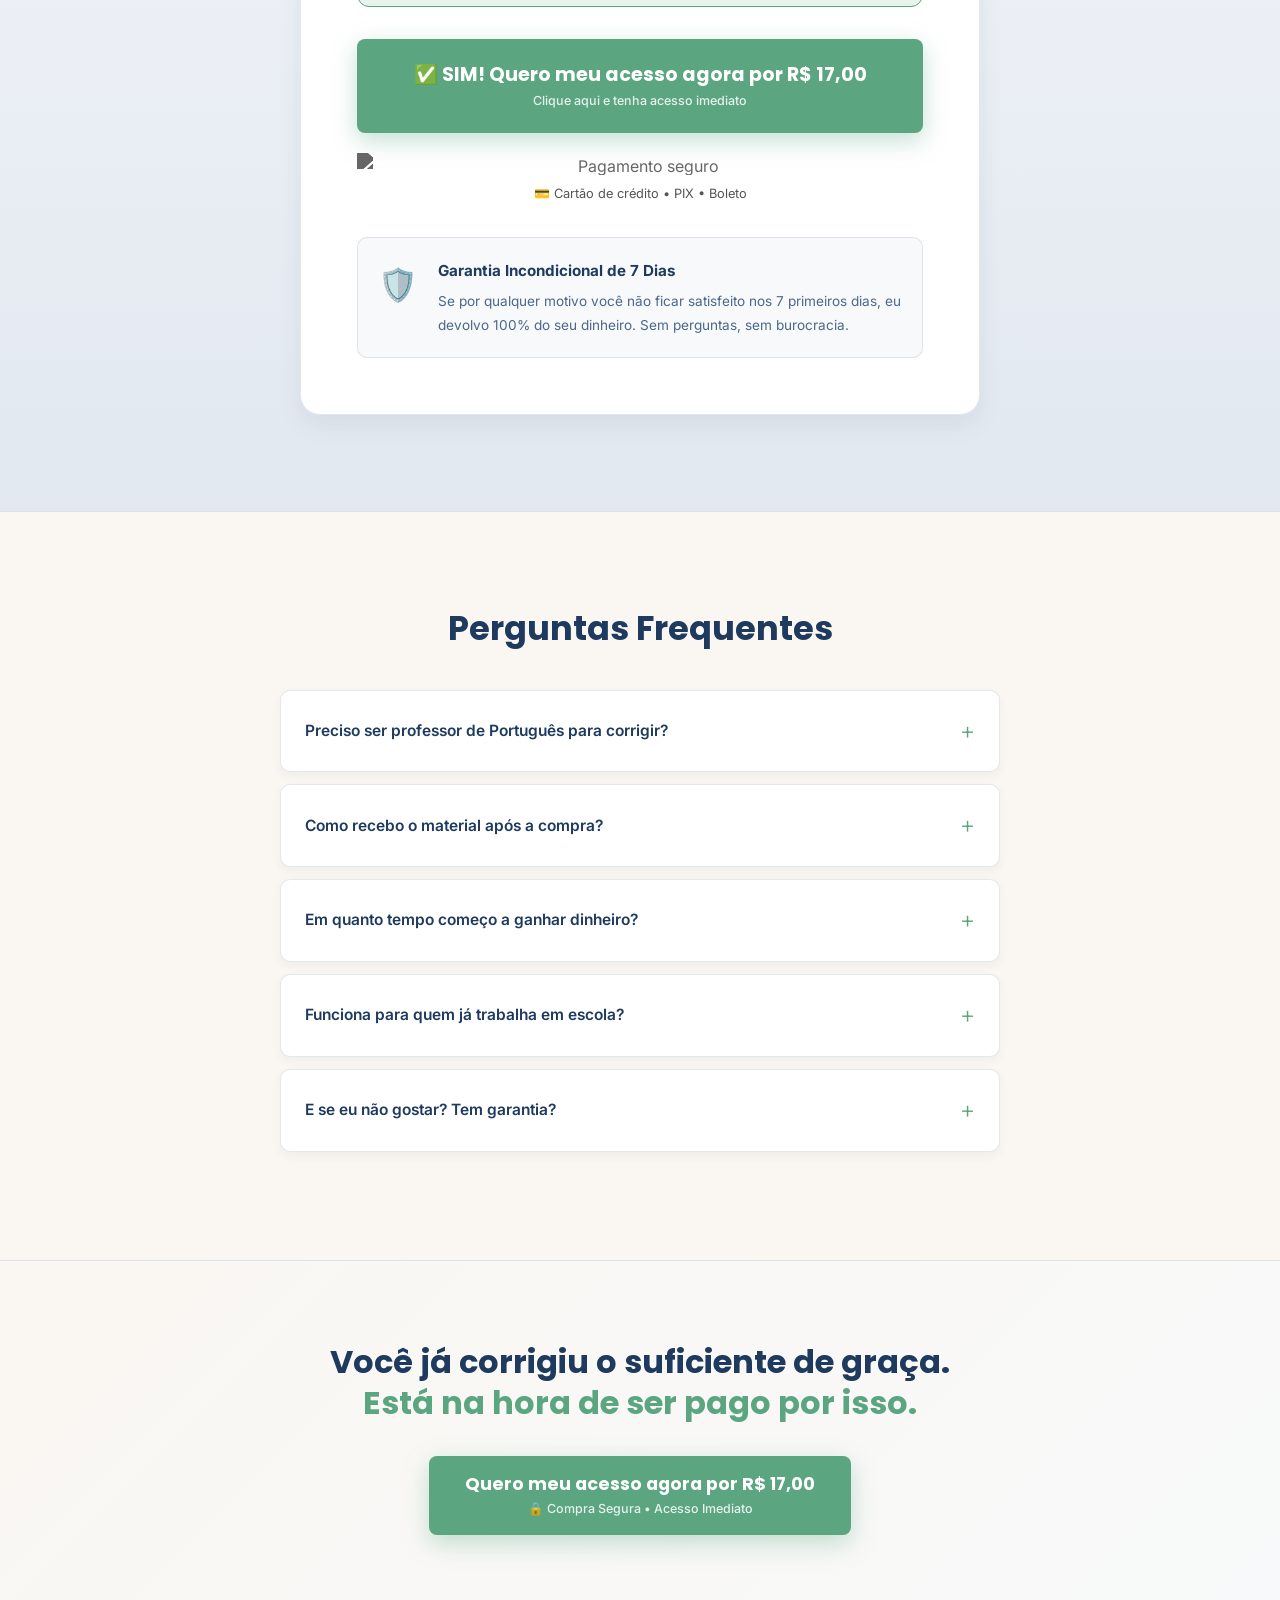
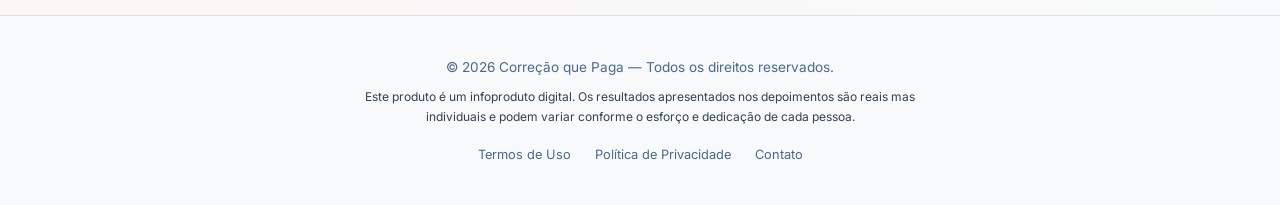
==== commit 2dd1523d: "Update payment links to Lowify" ====
--- a/index_aida.html
+++ b/index_aida.html
@@ -56,7 +56,7 @@
         <p class="hero-sub">Sem depender de escola, sem hora extra não paga e sem sair de casa. Com apenas 1h por dia — e o conhecimento que você <strong>já tem</strong>.</p>
         <div class="hero-cta-wrap">
           <div class="urgency-trigger">🔥 <strong>Atenção:</strong> Restam apenas <span class="urgency-spots">7</span> vagas neste lote.</div>
-          <a href="#cta" class="btn-cta" id="hero-cta-btn">
+          <a href="https://pay.lowify.com.br/checkout?product_id=u5A1Vx" class="btn-cta" id="hero-cta-btn">
             <span>SIM! Quero Começar Agora</span>
             <small>Acesso Imediato por Apenas R$ 17,00</small>
           </a>
@@ -509,7 +509,7 @@
         </div>
       </div>
       <div class="value-cta-wrap">
-        <a href="#cta" class="btn-cta">
+        <a href="https://pay.lowify.com.br/checkout?product_id=u5A1Vx" class="btn-cta">
           <span>✅ Quero esse acesso por R$ 17,00</span>
           <small>Clique e garanta antes do preço subir</small>
         </a>
@@ -542,7 +542,7 @@
           </div>
         </div>
 
-        <a href="#" class="btn-cta btn-cta-main" id="main-cta-btn">
+        <a href="https://pay.lowify.com.br/checkout?product_id=u5A1Vx" class="btn-cta btn-cta-main" id="main-cta-btn">
           <span>✅ SIM! Quero meu acesso agora por R$ 17,00</span>
           <small>Clique aqui e tenha acesso imediato</small>
         </a>
@@ -596,7 +596,7 @@
   <section class="footer-cta">
     <div class="container">
       <h2>Você já corrigiu o suficiente de graça.<br><strong>Está na hora de ser pago por isso.</strong></h2>
-      <a href="#cta" class="btn-cta" id="footer-cta-btn">
+      <a href="https://pay.lowify.com.br/checkout?product_id=u5A1Vx" class="btn-cta" id="footer-cta-btn">
         <span>Quero meu acesso agora por R$ 17,00</span>
         <small>🔒 Compra Segura &bull; Acesso Imediato</small>
       </a>
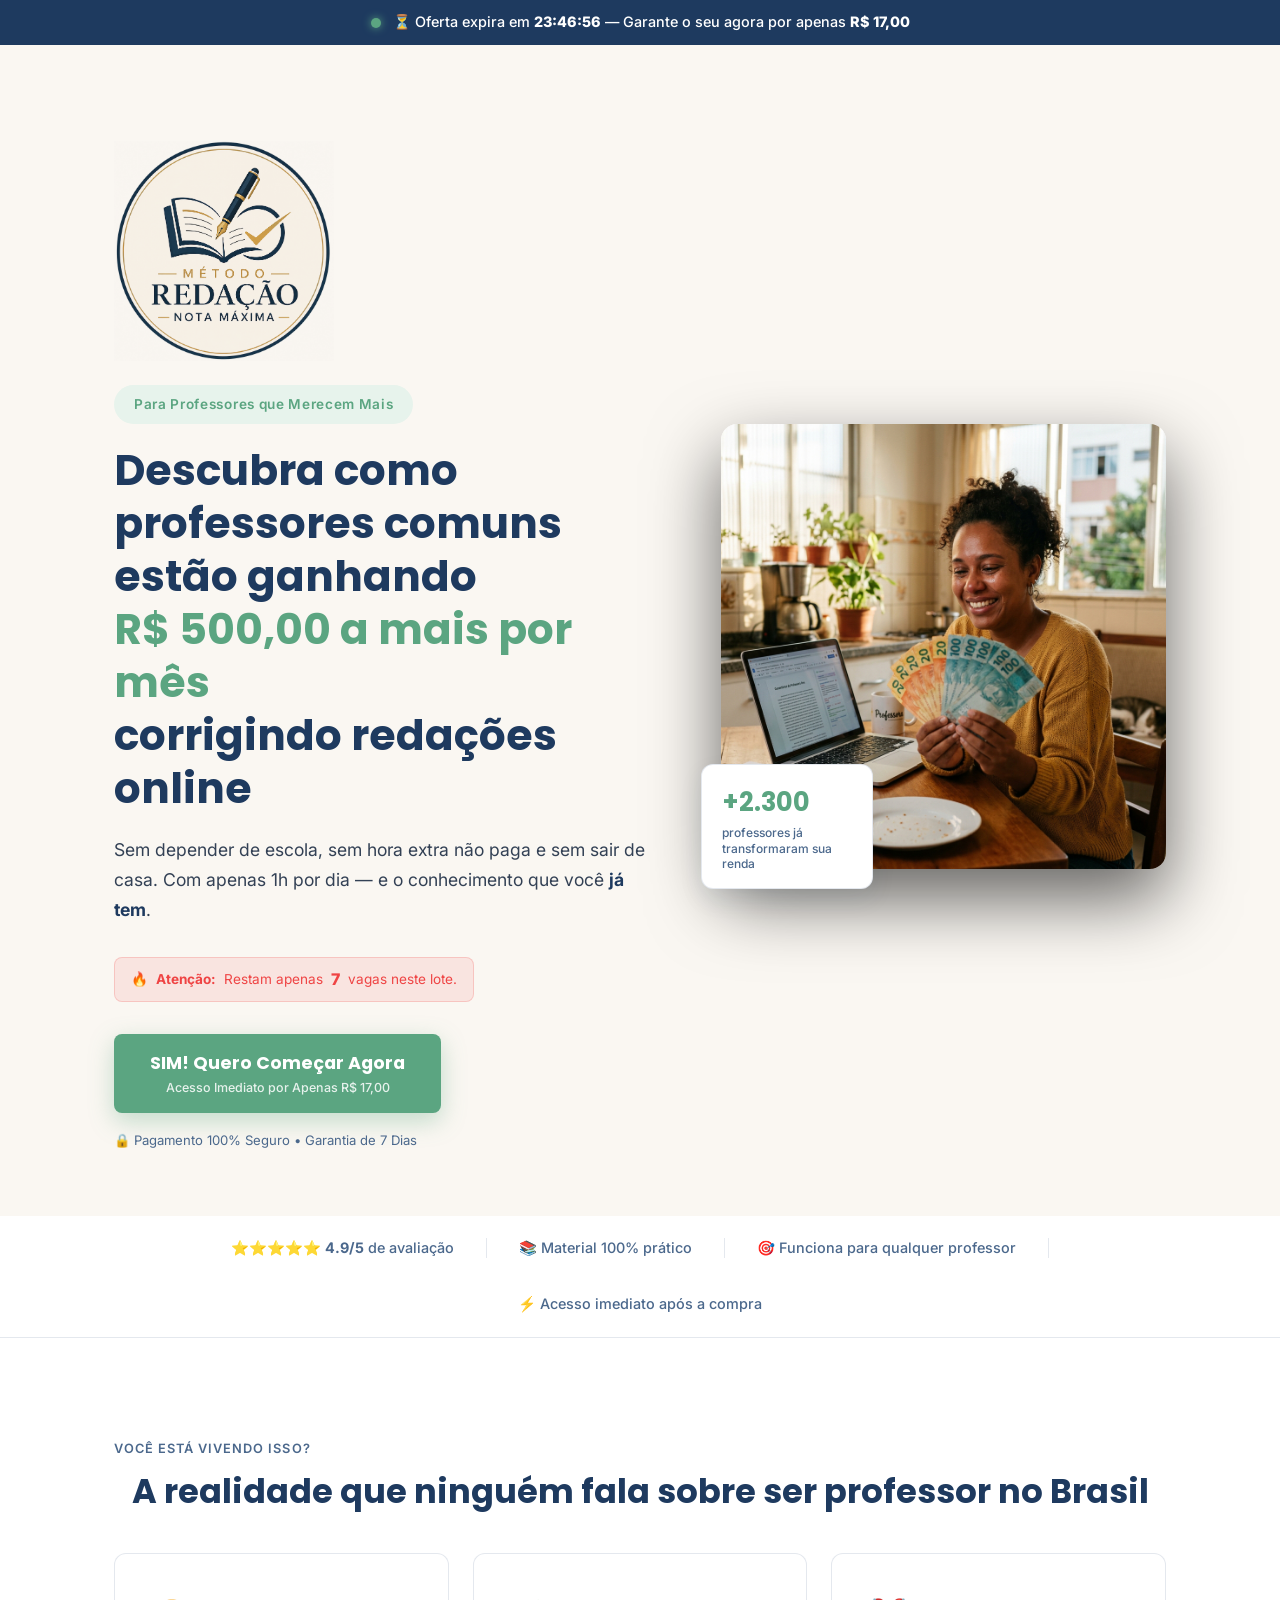
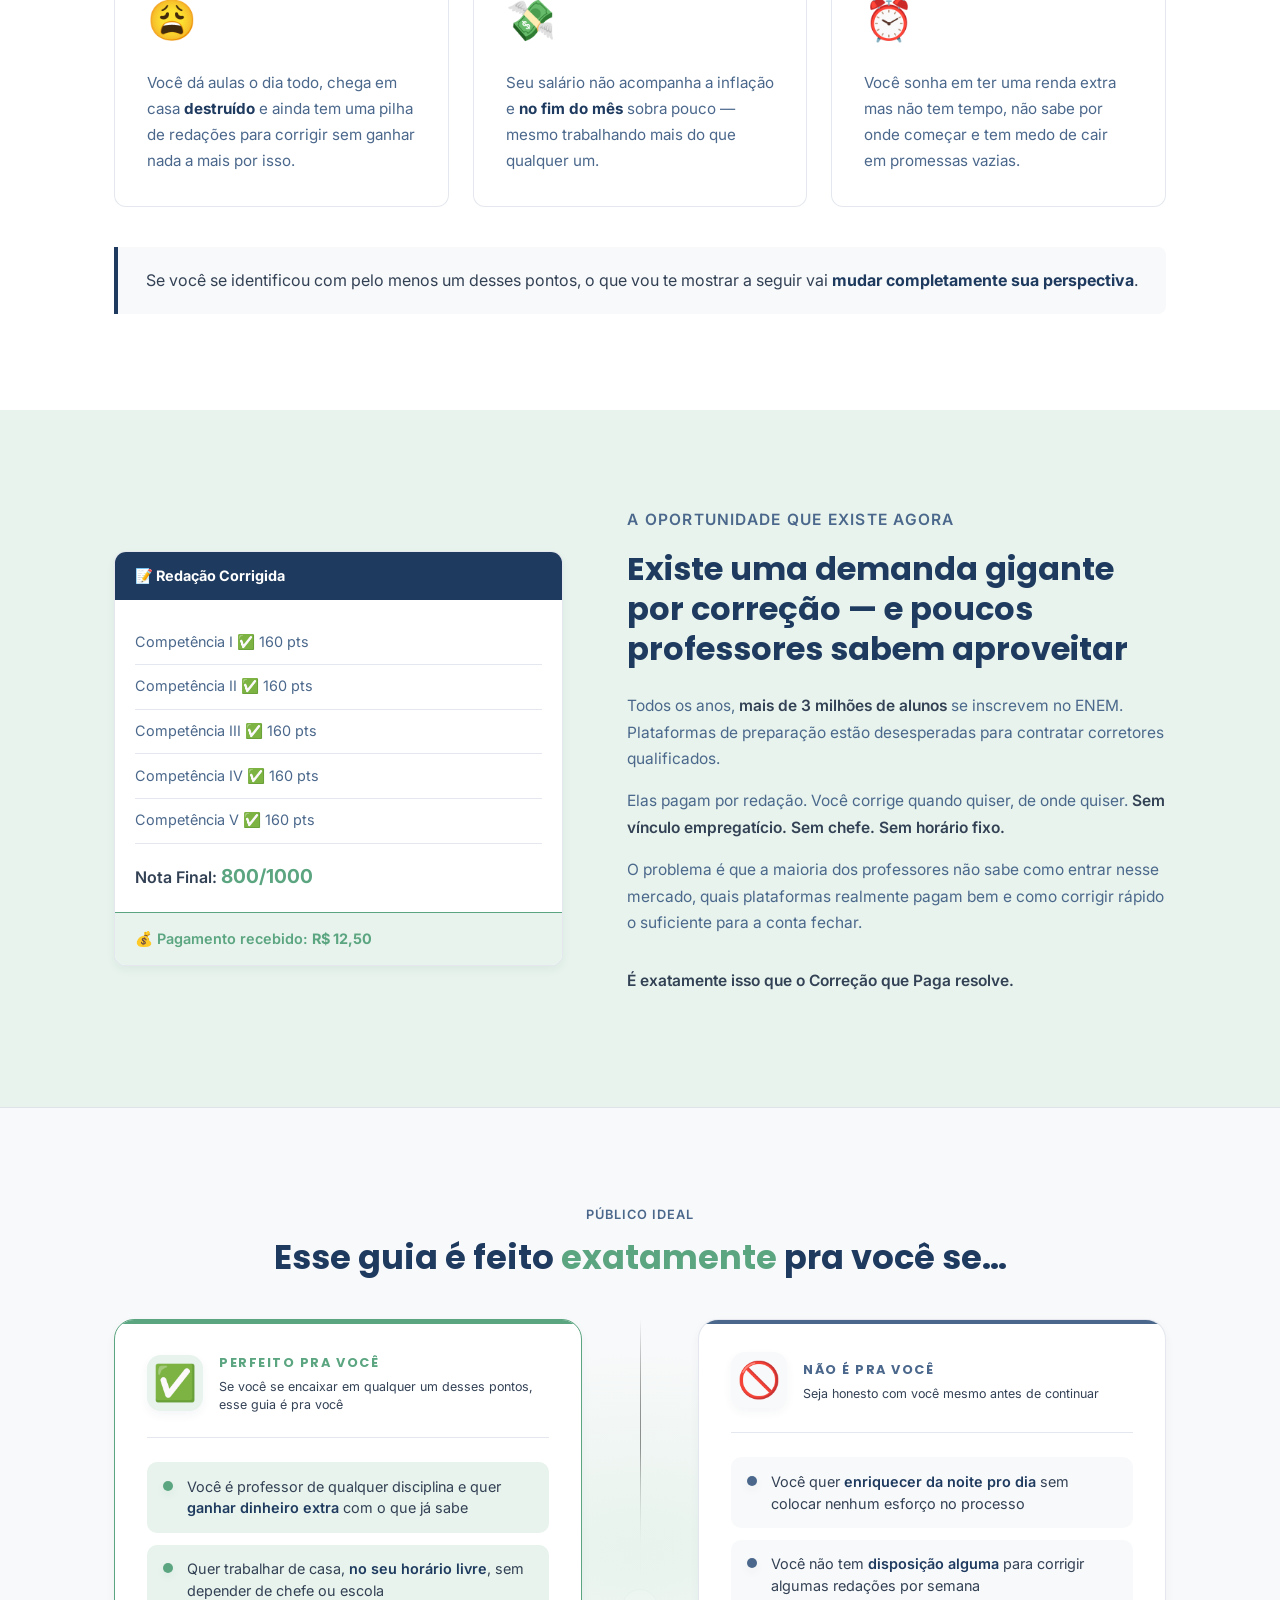
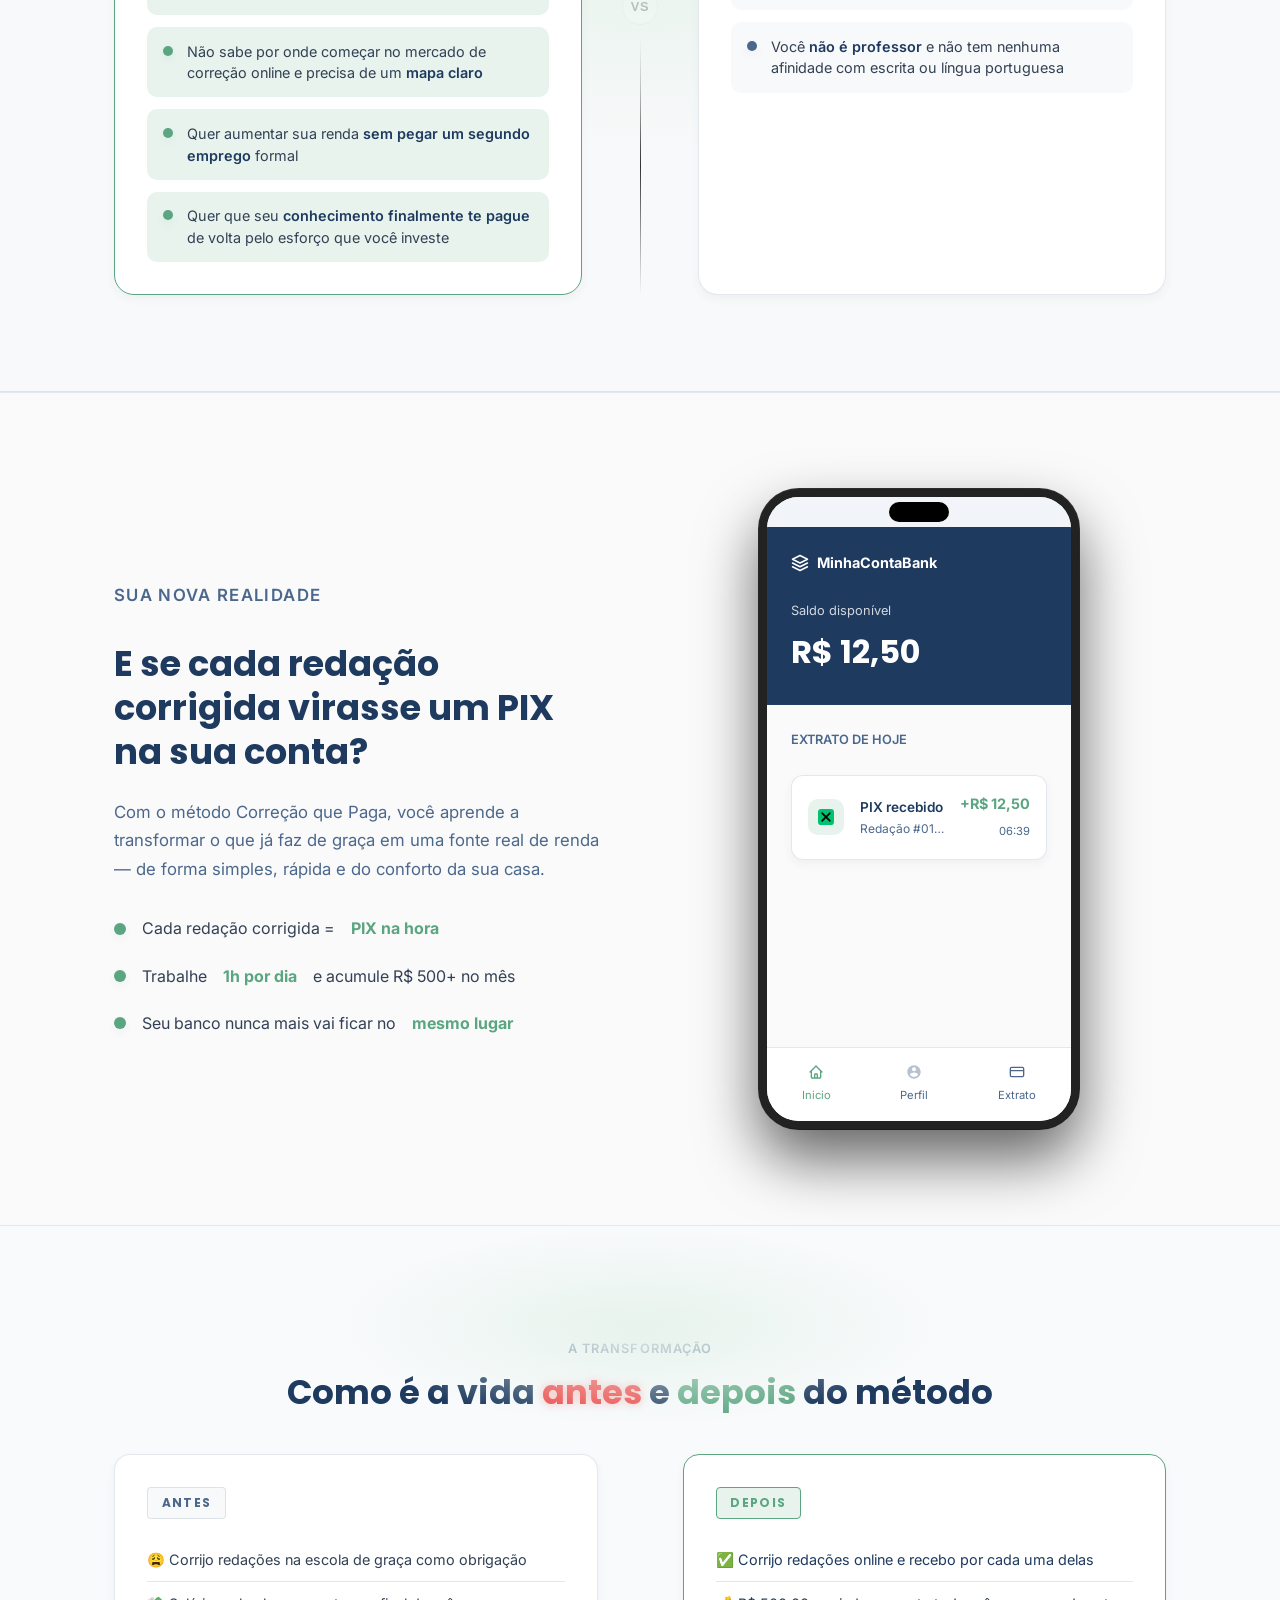
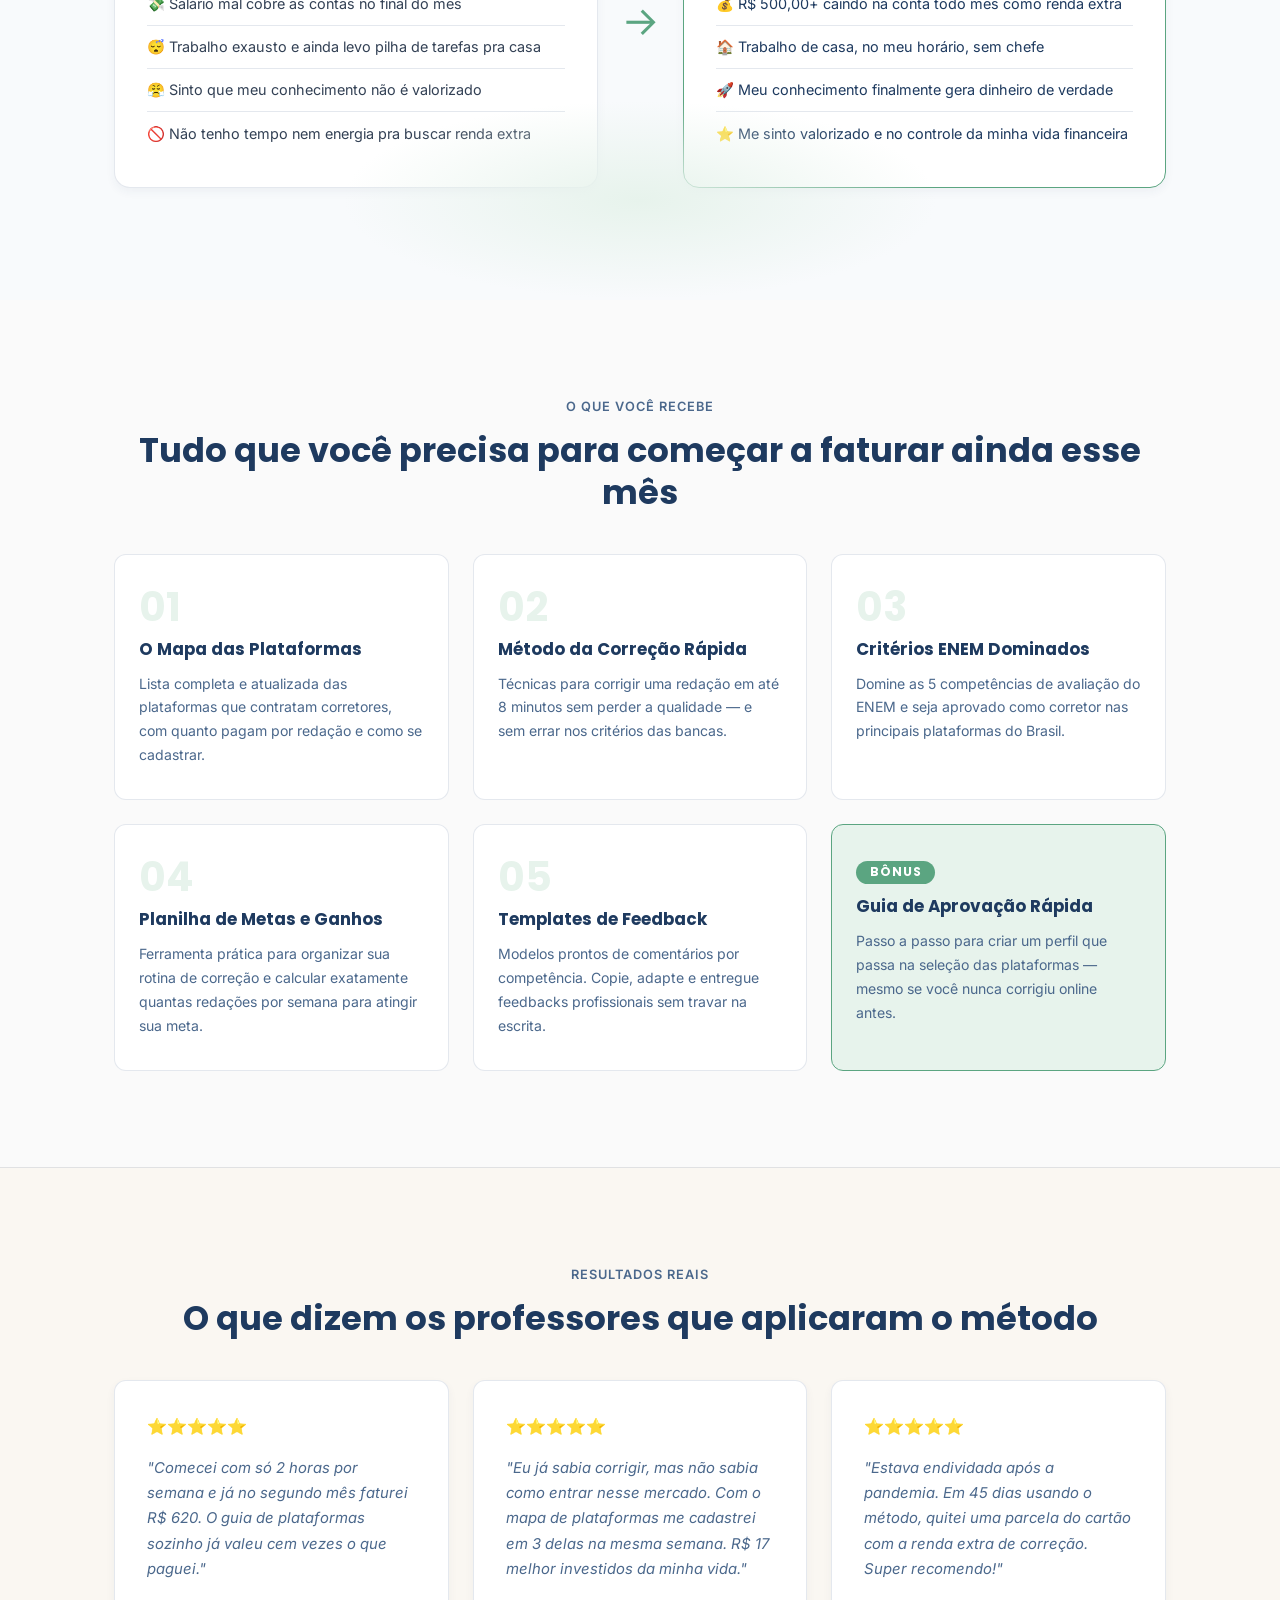
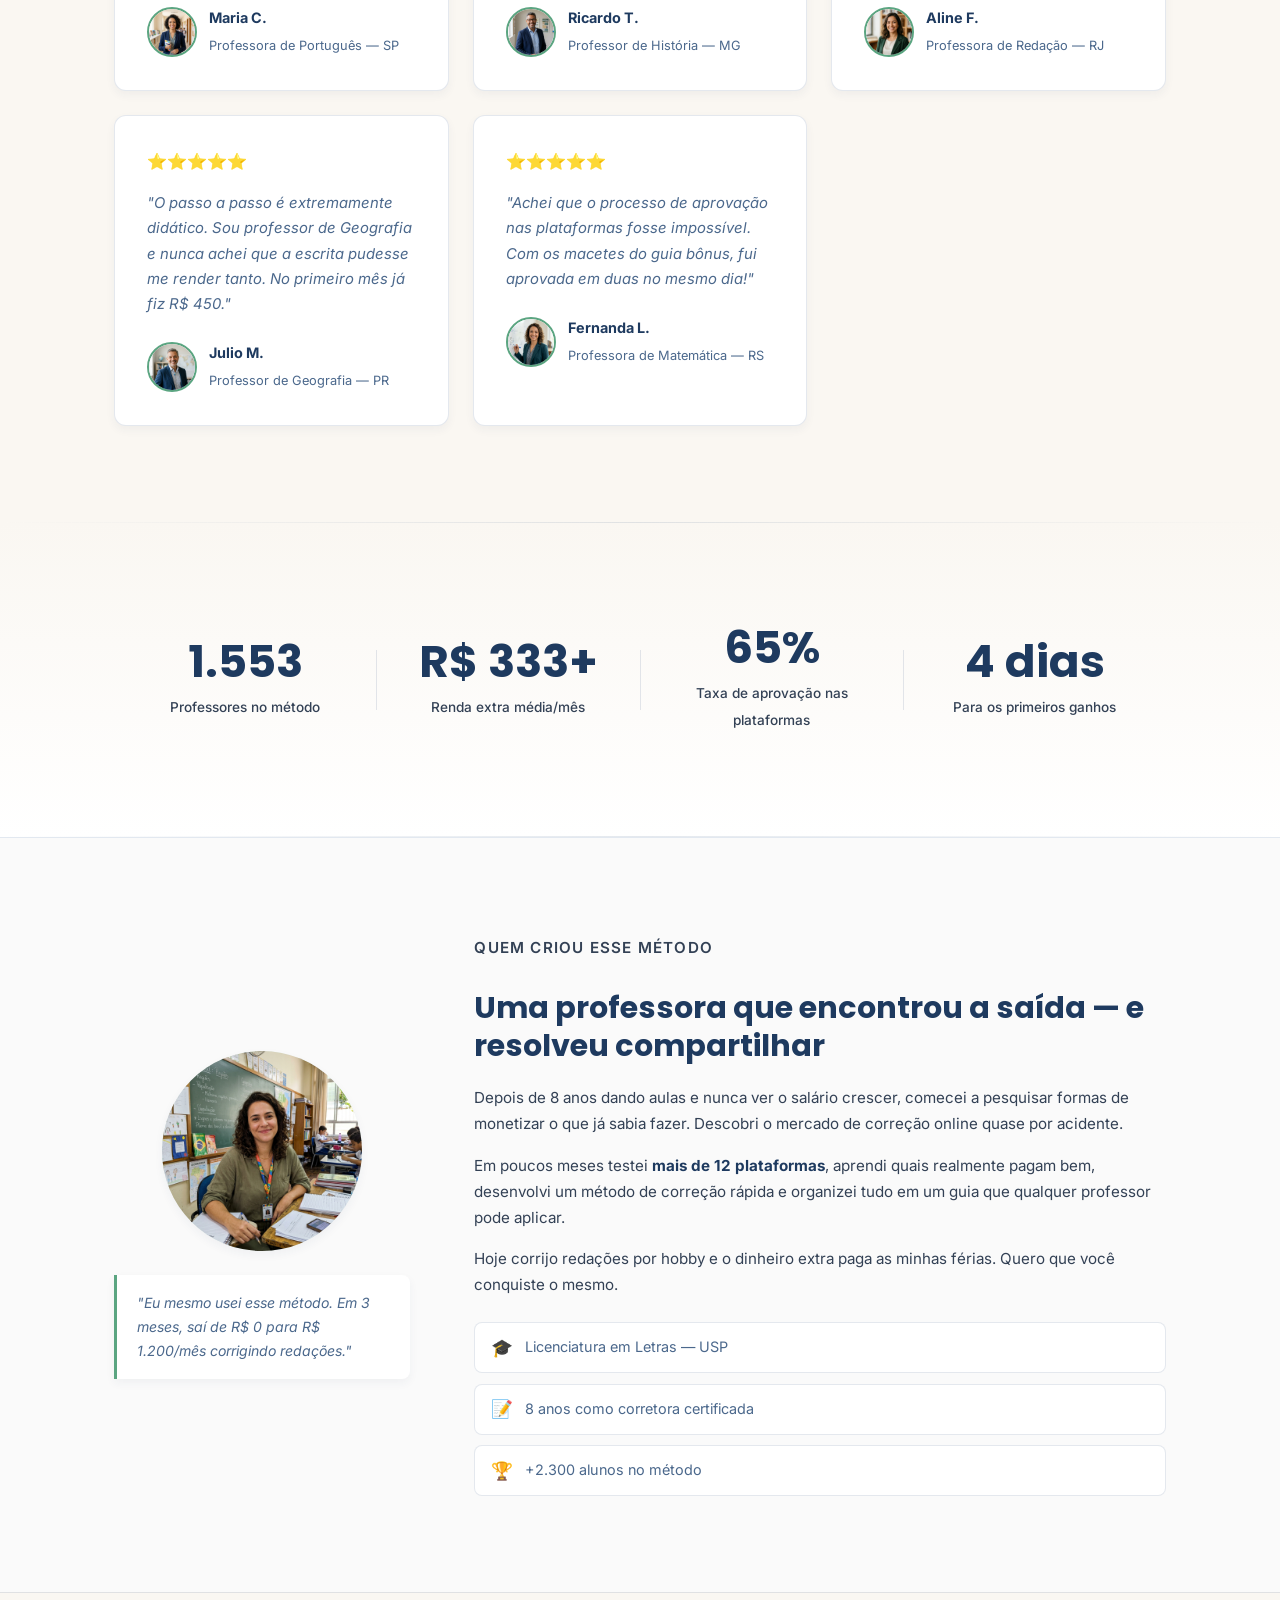
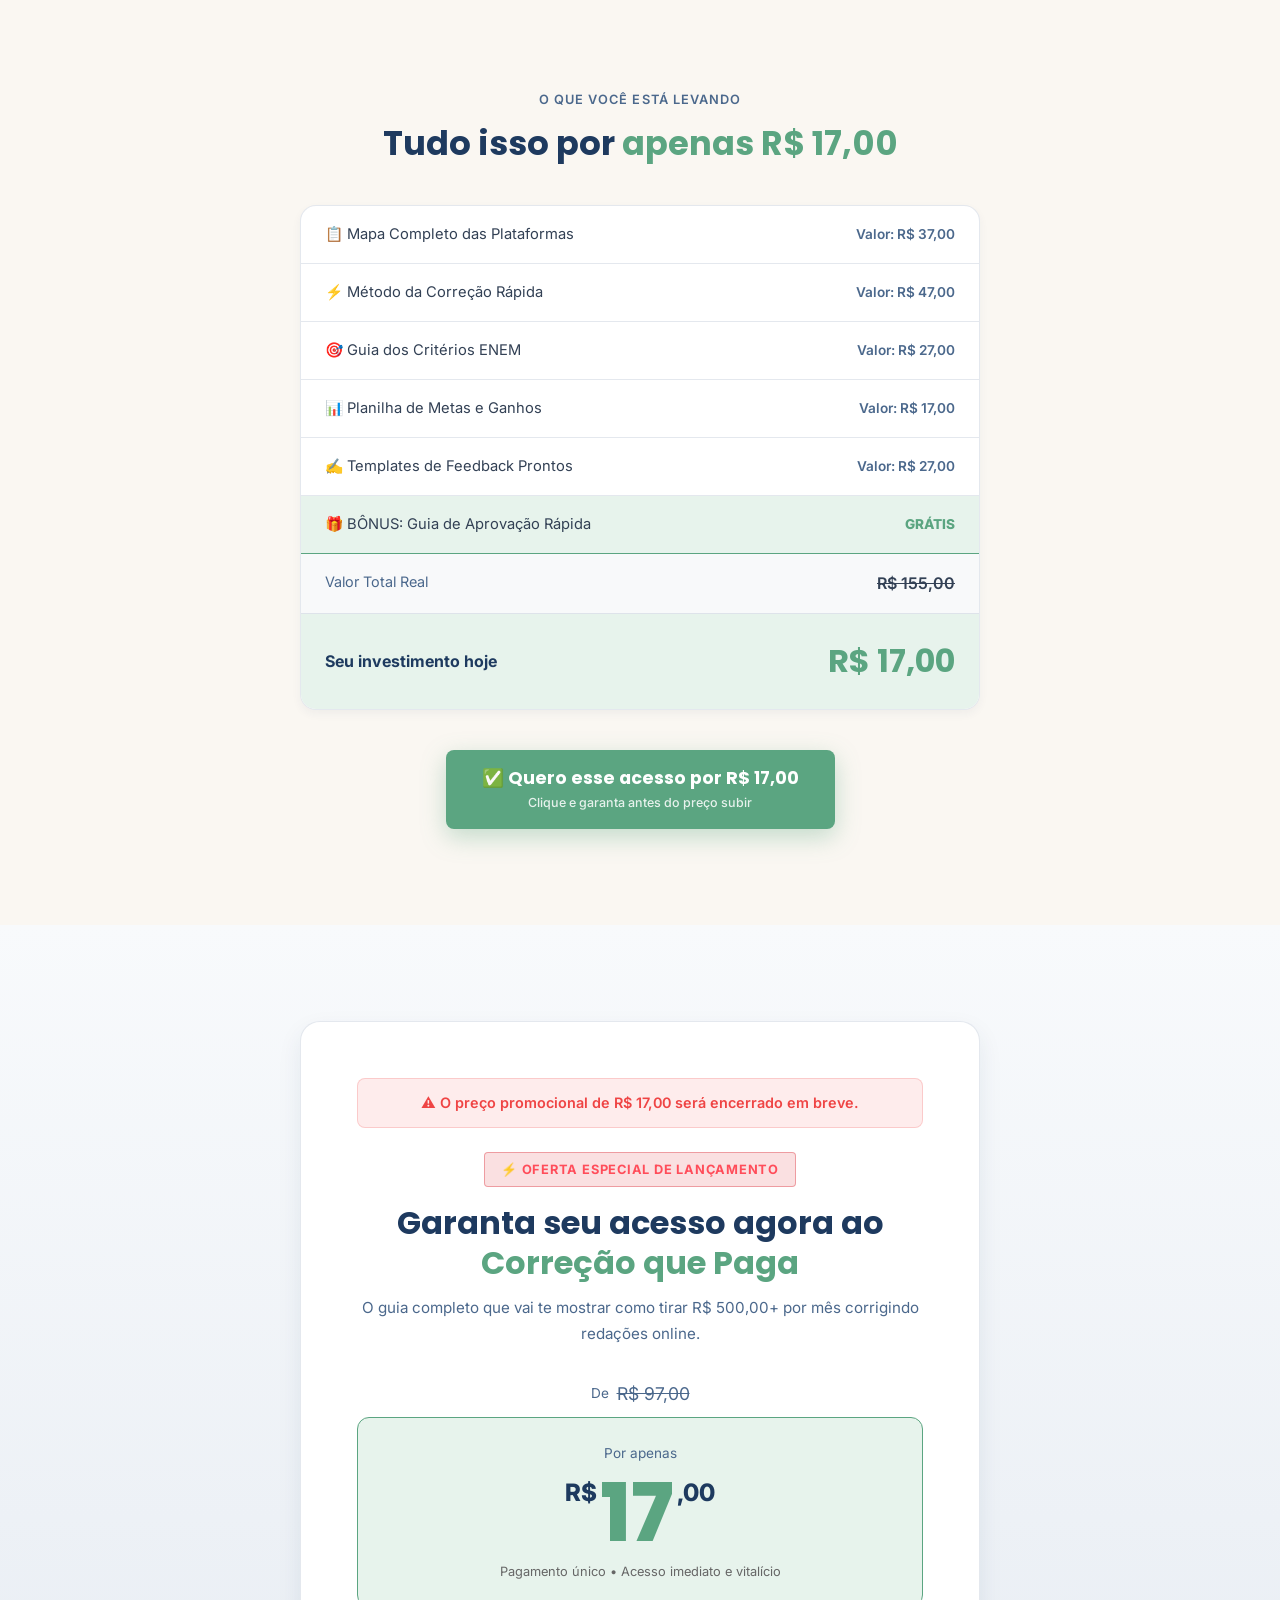
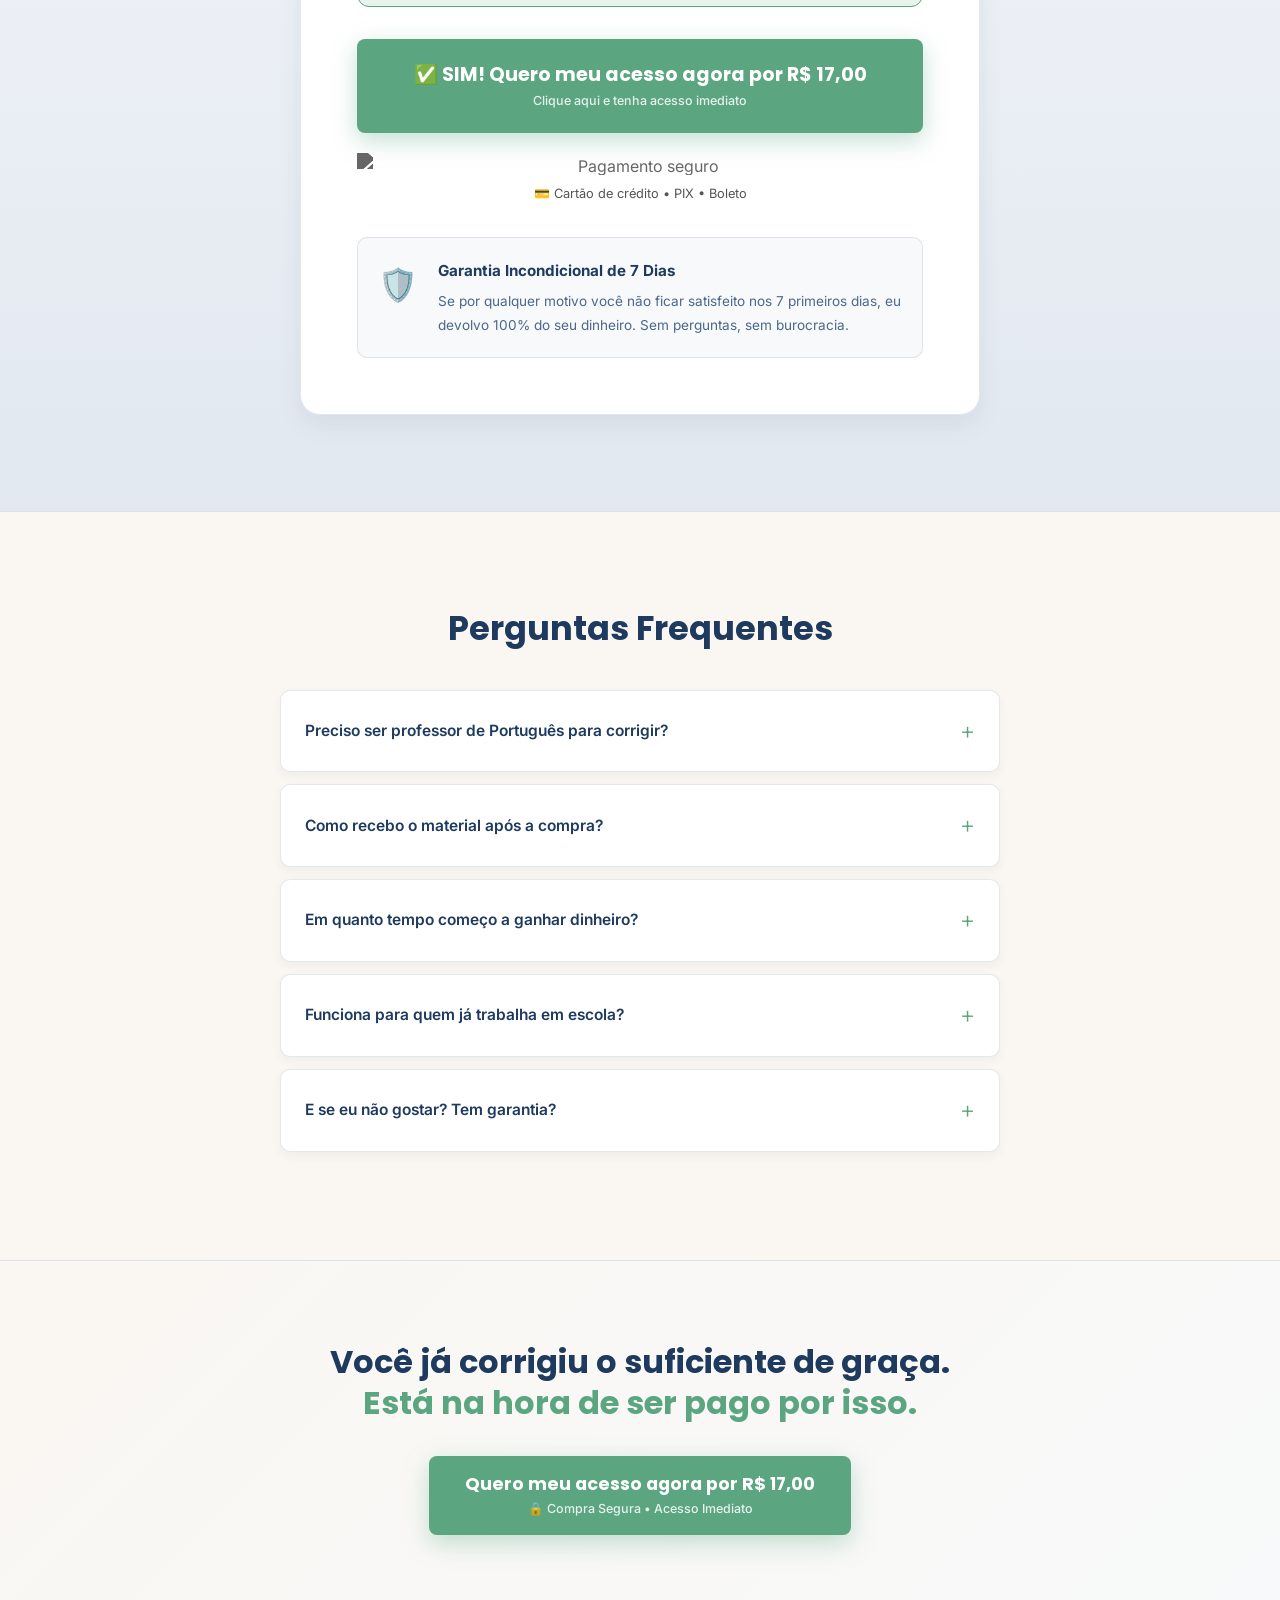
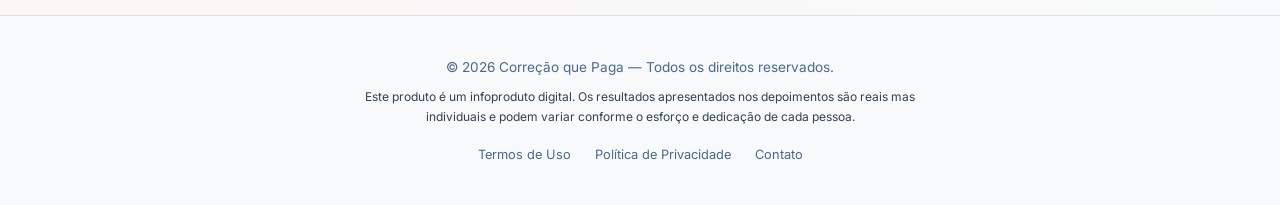
==== commit 58abea23: "feat: add UTM capture script" ====
--- a/index_aida.html
+++ b/index_aida.html
@@ -10,6 +10,27 @@
   <link rel="preconnect" href="https://fonts.gstatic.com" crossorigin>
   <link href="https://fonts.googleapis.com/css2?family=Inter:wght@400;500;600&family=Poppins:wght@500;600;700;800&display=swap" rel="stylesheet">
   <link rel="stylesheet" href="style.css">
+  
+  <!-- UTM Capture Script -->
+  <script>
+    (function () {
+      // Captura UTMs da URL
+      const params = new URLSearchParams(window.location.search);
+
+      const utms = {
+        utm_source: params.get("utm_source") || "",
+        utm_medium: params.get("utm_medium") || "",
+        utm_campaign: params.get("utm_campaign") || "",
+        utm_content: params.get("utm_content") || "",
+        utm_term: params.get("utm_term") || ""
+      };
+
+      // Salva no navegador
+      localStorage.setItem("utms", JSON.stringify(utms));
+
+      console.log("UTMs capturadas:", utms);
+    })();
+  </script>
   
   <!-- Meta Pixel Code -->
   <script>
